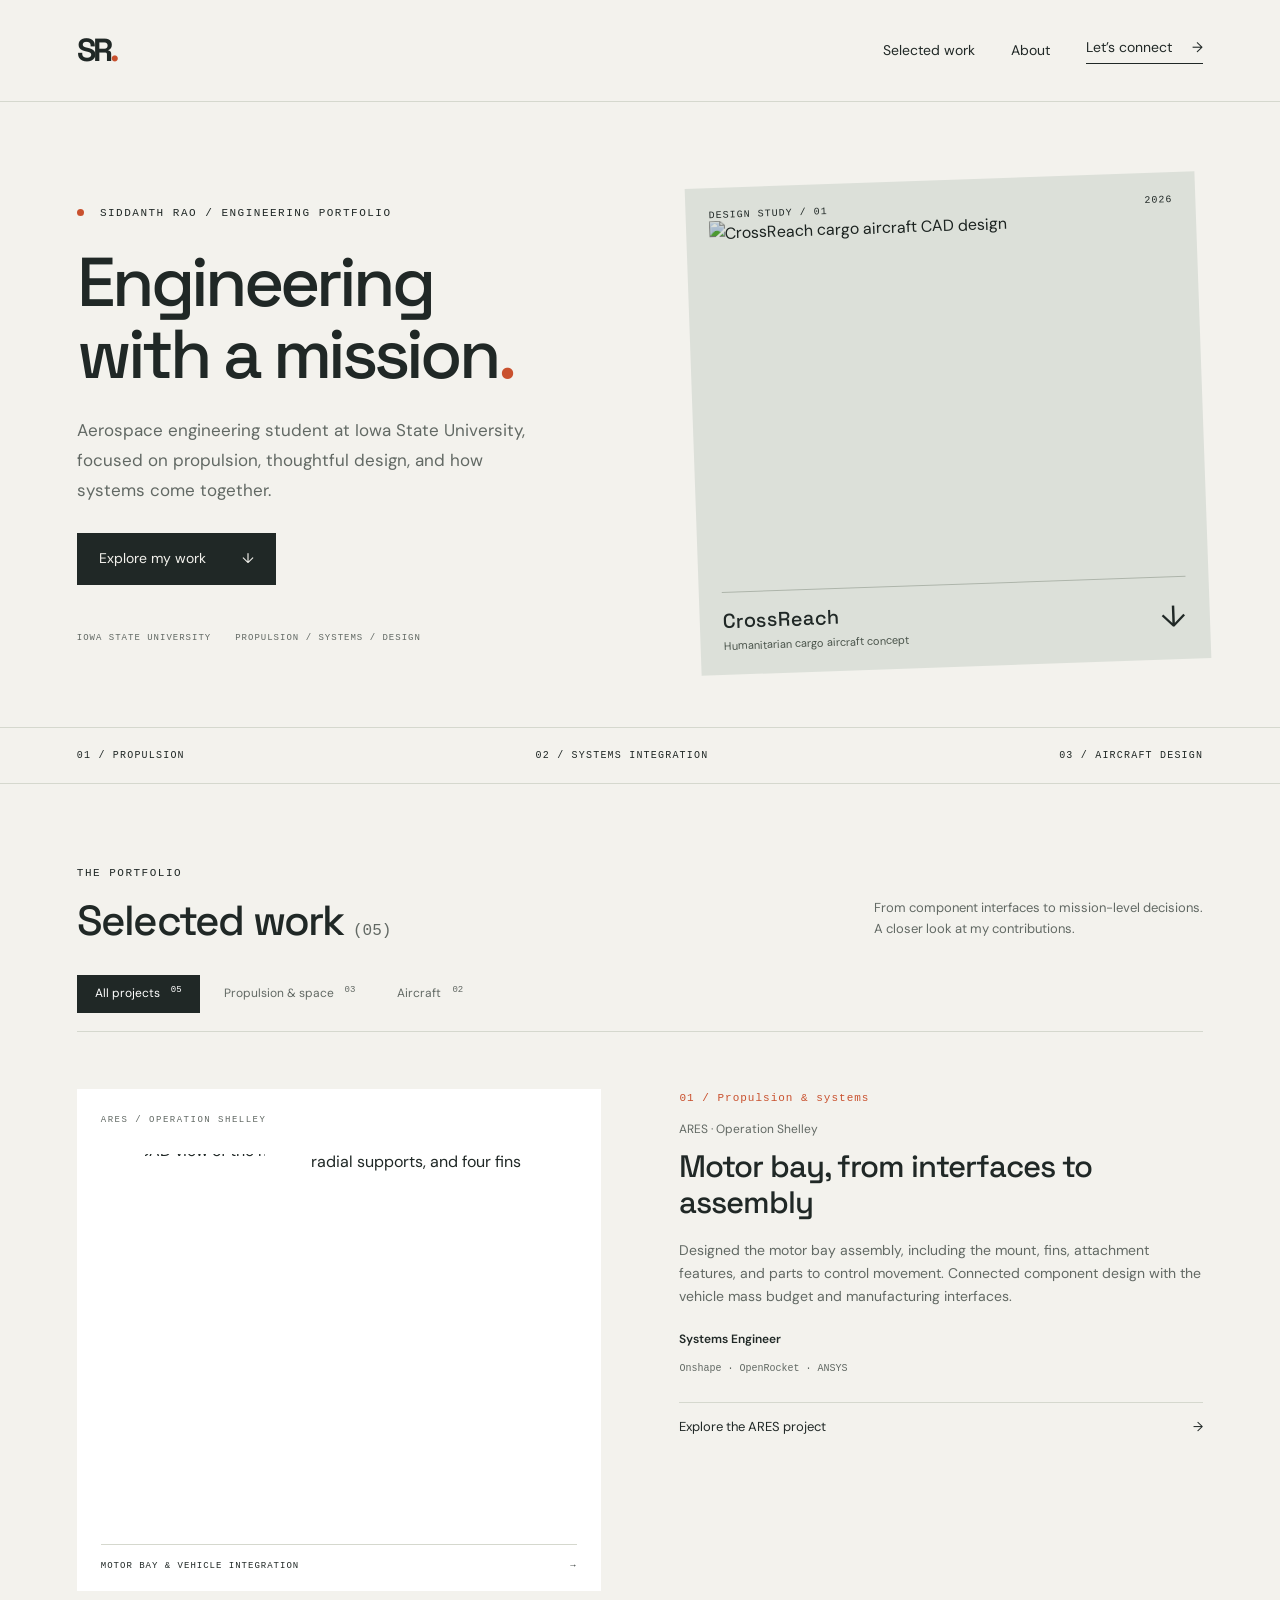
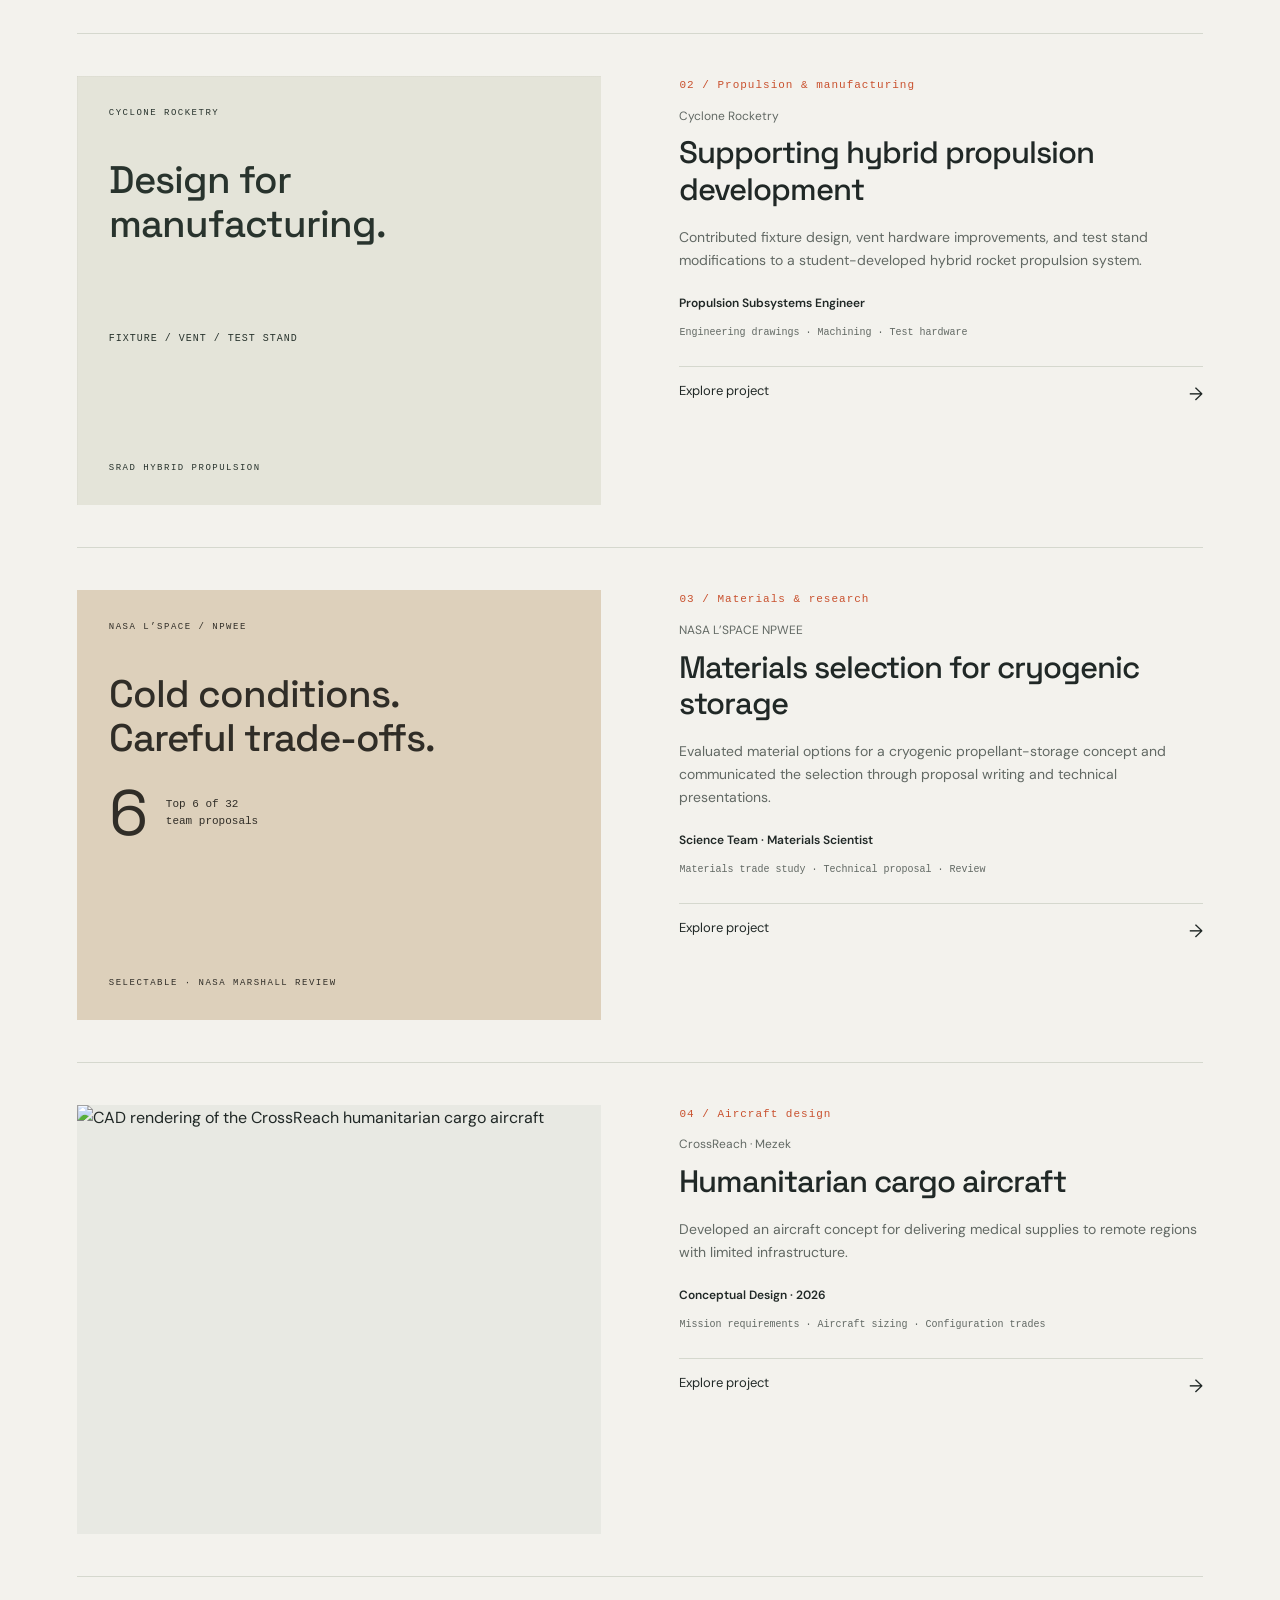
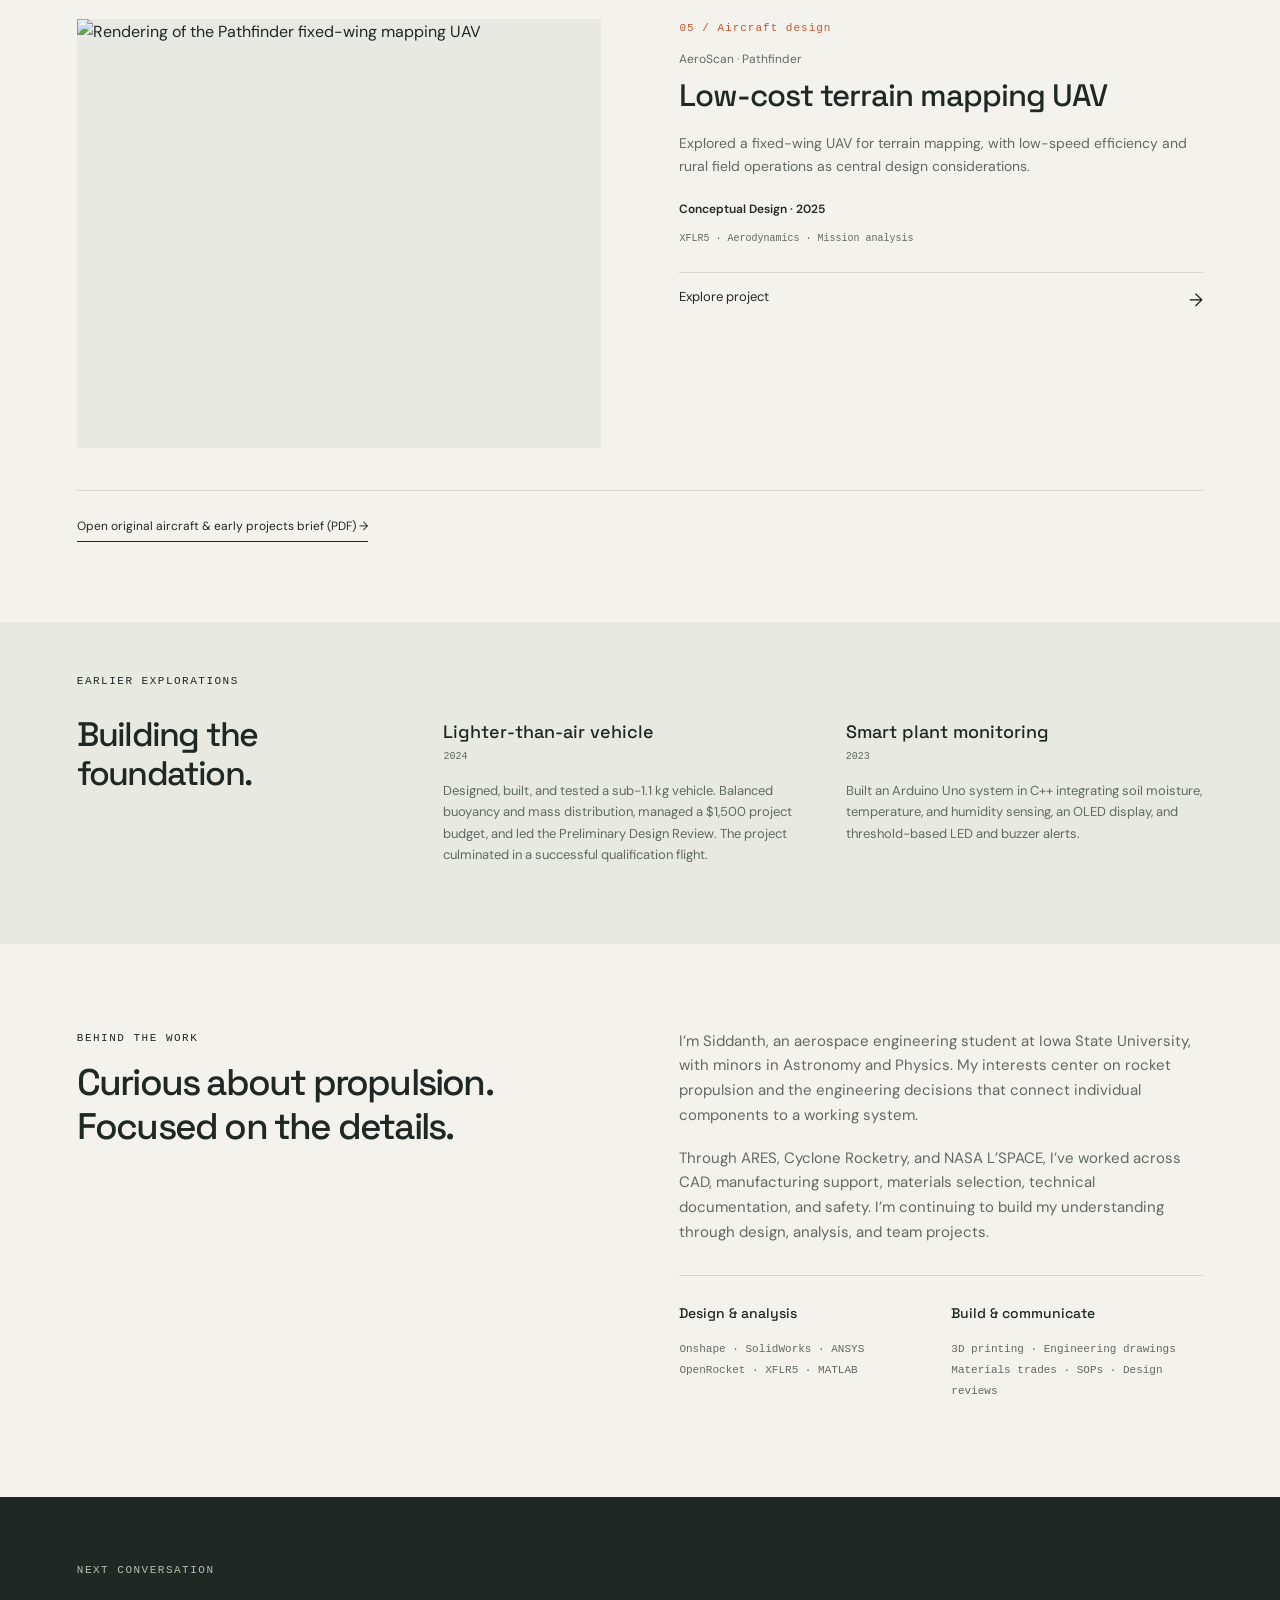
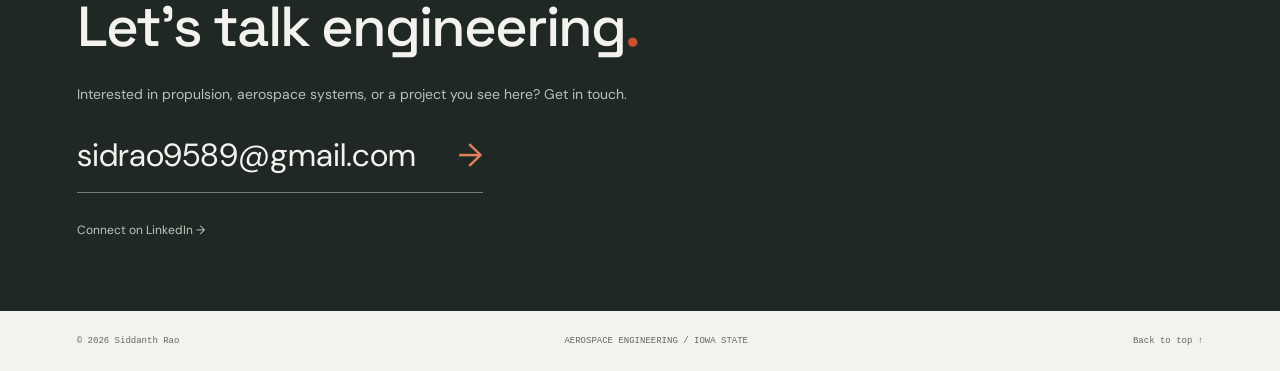
==== index.html @ c8bd8748 "Add files via upload" ====
<!doctype html><html lang="en"><head><meta charset="utf-8"><meta name="viewport" content="width=device-width,initial-scale=1"><meta name="description" content="Siddanth Rao’s engineering portfolio: rocket propulsion, systems integration, cryogenic materials, and aircraft design at Iowa State University."><meta name="theme-color" content="#f3f2ed"><title>Siddanth Rao | Aerospace Engineering</title><link rel="icon" href="data:image/svg+xml,%3Csvg xmlns='http://www.w3.org/2000/svg' viewBox='0 0 64 64'%3E%3Crect width='64' height='64' rx='12' fill='%23202826'/%3E%3Ctext x='9' y='43' fill='%23f4f2eb' font-size='32' font-family='Arial'%3ESR%3C/text%3E%3C/svg%3E"><link rel="stylesheet" href="style.css"></head><body><a class="skip" href="#work">Skip to projects</a><header><a class="brand" href="#top" aria-label="Siddanth Rao home">SR<span class="brand-dot">.</span></a><nav aria-label="Main navigation"><a href="#work">Selected work</a><a href="#about">About</a><a href="#contact" class="nav-contact">Let’s connect <span>→</span></a></nav></header><main id="top"><section class="hero"><div class="hero-copy"><div class="eyebrow"><span class="dot"></span> SIDDANTH RAO / ENGINEERING PORTFOLIO</div><h1>Engineering<br>with a mission<span>.</span></h1><p class="intro">Aerospace engineering student at Iowa State University, focused on propulsion, thoughtful design, and how systems come together.</p><a class="button" href="#work">Explore my work <span>↓</span></a><div class="hero-meta"><span>IOWA STATE UNIVERSITY</span><span>PROPULSION / SYSTEMS / DESIGN</span></div></div><div class="hero-art"><div class="art-top"><span>DESIGN STUDY / 01</span><span>2026</span></div><img src="assets/project-0.png" alt="CrossReach cargo aircraft CAD design"><div class="art-caption"><div><b>CrossReach</b><span>Humanitarian cargo aircraft concept</span></div><a href="#project-aircraft" aria-label="Explore aircraft projects">↓</a></div></div></section><div class="discipline-strip"><span>01 / PROPULSION</span><span>02 / SYSTEMS INTEGRATION</span><span>03 / AIRCRAFT DESIGN</span></div><section id="work" class="work-section"><div class="section-heading"><div><div class="eyebrow">THE PORTFOLIO</div><h2>Selected work<span> (05)</span></h2></div><p>From component interfaces to mission-level decisions.<br>A closer look at my contributions.</p></div><div class="filters" role="group" aria-label="Filter projects"><button class="active" data-filter="all" aria-pressed="true">All projects <sup>05</sup></button><button data-filter="space" aria-pressed="false">Propulsion & space <sup>03</sup></button><button data-filter="flight" aria-pressed="false">Aircraft <sup>02</sup></button></div><div id="projects"><article id="ares" class="project" data-category="space"><div class="project-visual"><a href="ares.html" class="ares-cover" aria-label="Explore the ARES motor bay project"><div class="eyebrow">ARES / OPERATION SHELLEY</div><div class="cover-views"><div class="cad-crop crop-bay"><img src="assets/ares-motor-bay.png" alt="Isometric CAD view of the motor bay and four fins" loading="lazy"></div><div class="cad-crop crop-aft"><img src="assets/ares-aft-view.png" alt="Aft CAD view showing the central motor opening, radial supports, and four fins" loading="lazy"></div></div><div class="cad-crop crop-vehicle"><img src="assets/ares-vehicle.png" alt="Side view of the complete ARES rocket CAD assembly" loading="lazy"></div><span class="cover-label">MOTOR BAY & VEHICLE INTEGRATION <span>→</span></span></a></div><div class="project-copy"><div class="eyebrow">01 / Propulsion & systems</div><p class="organization">ARES · Operation Shelley</p><h3>Motor bay, from interfaces to assembly</h3><p>Designed the motor bay assembly, including the mount, fins, attachment features, and parts to control movement. Connected component design with the vehicle mass budget and manufacturing interfaces.</p><p class="role">Systems Engineer</p><p class="tools">Onshape · OpenRocket · ANSYS</p><a class="project-page-link" href="ares.html">Explore the ARES project <span>→</span></a></div></article><article class="project" data-category="space"><div class="project-visual"><div class="technical pale"><span>CYCLONE ROCKETRY</span><strong>Design for<br>manufacturing.</strong><div class="wordmarks">FIXTURE / VENT / TEST STAND</div><small>SRAD HYBRID PROPULSION</small></div></div><div class="project-copy"><div class="eyebrow">02 / Propulsion & manufacturing</div><p class="organization">Cyclone Rocketry</p><h3>Supporting hybrid propulsion development</h3><p>Contributed fixture design, vent hardware improvements, and test stand modifications to a student-developed hybrid rocket propulsion system.</p><p class="role">Propulsion Subsystems Engineer</p><p class="tools">Engineering drawings · Machining · Test hardware</p><details><summary>Explore project <span>→</span></summary><div class="case-study"><h4>The challenge</h4><p>Support manufacturing and test preparation for the team’s student-developed hybrid rocket motor for IREC.</p><h4>My contribution</h4><p>Designed and machined a fixture to secure the oxidizer tank during machining. Produced engineering drawings and redesigned vent extension hardware with flow path reliability and manufacturability in mind.</p><h4>Test support</h4><p>Drilled and reworked propulsion test stand components to support updated structural requirements.</p><h4>Project status</h4><p>Ongoing team propulsion development, with my contributions focused on hardware, manufacturing, and test preparation.</p></div></details></div></article><article class="project" data-category="space"><div class="project-visual"><div class="technical research"><span>NASA L’SPACE / NPWEE</span><strong>Cold conditions.<br>Careful trade-offs.</strong><div class="result"><b>6</b><span>Top 6 of 32<br>team proposals</span></div><small>SELECTABLE · NASA MARSHALL REVIEW</small></div></div><div class="project-copy"><div class="eyebrow">03 / Materials & research</div><p class="organization">NASA L’SPACE NPWEE</p><h3>Materials selection for cryogenic storage</h3><p>Evaluated material options for a cryogenic propellant-storage concept and communicated the selection through proposal writing and technical presentations.</p><p class="role">Science Team · Materials Scientist</p><p class="tools">Materials trade study · Technical proposal · Review</p><details><summary>Explore project <span>→</span></summary><div class="case-study"><h4>The challenge</h4><p>Respond to a NASA Marshall Space Flight Center mission need with a multidisciplinary cryogenic propellant-storage technology proposal.</p><h4>My contribution</h4><p>Conducted a materials trade study covering cryogenic compatibility, thermal performance, density, structural properties, and manufacturability. Authored the materials section and presented findings to the team and review panel.</p><h4>Design decision</h4><p>Compared aluminum alloys, copper, and stainless steel; selected 6061 aluminum for the prototype concept.</p><h4>Outcome</h4><p>The team proposal ranked in the Top 6 of 32 and was rated selectable by NASA Marshall Space Flight Center. Separately, I served as a solicitation review panel chair, following formal review protocols and documenting strengths and weaknesses.</p></div></details></div></article><article class="project" data-category="flight"><div class="project-visual"><img src="assets/project-0.png" alt="CAD rendering of the CrossReach humanitarian cargo aircraft" loading="lazy"></div><div class="project-copy"><div class="eyebrow">04 / Aircraft design</div><p class="organization">CrossReach · Mezek</p><h3>Humanitarian cargo aircraft</h3><p>Developed an aircraft concept for delivering medical supplies to remote regions with limited infrastructure.</p><p class="role">Conceptual Design · 2026</p><p class="tools">Mission requirements · Aircraft sizing · Configuration trades</p><details><summary>Explore project <span>→</span></summary><div class="case-study"><h4>Mission</h4><p>Deliver medical supplies to remote and infrastructure-limited regions.</p><h4>My contribution</h4><p>Translated mission requirements into payload, range, and cruise parameters. Selected and justified aerodynamic configuration and airfoil choice, and performed preliminary performance analysis for aircraft sizing.</p><h4>Deliverables</h4><p>Mission profile, client use case, conceptual architecture, and aircraft design documentation.</p><h4>Project status</h4><p>Conceptual design, supported by preliminary sizing and performance analysis.</p></div></details></div></article><article class="project" data-category="flight"><div class="project-visual"><img src="assets/project-1.png" alt="Rendering of the Pathfinder fixed-wing mapping UAV" loading="lazy"></div><div class="project-copy"><div class="eyebrow">05 / Aircraft design</div><p class="organization">AeroScan · Pathfinder</p><h3>Low-cost terrain mapping UAV</h3><p>Explored a fixed-wing UAV for terrain mapping, with low-speed efficiency and rural field operations as central design considerations.</p><p class="role">Conceptual Design · 2025</p><p class="tools">XFLR5 · Aerodynamics · Mission analysis</p><details><summary>Explore project <span>→</span></summary><div class="case-study"><h4>Mission</h4><p>Provide low-cost terrain mapping and geospatial data collection from a fixed-wing UAV.</p><h4>Design targets</h4><p>Benchmarked existing LiDAR UAV systems to establish targets of 91 minutes endurance and 102 km range, with a 17 m/s cruise condition.</p><h4>My contribution</h4><p>Selected rectangular wing geometry and a Clark Y airfoil. Used XFLR5 to evaluate lift characteristics and drag polar. Evaluated dirt-road takeoff and landing, with preliminary distances of 170–236 m.</p><h4>Project status</h4><p>Conceptual design and preliminary analysis. Endurance and range are design targets; runway distances are preliminary estimates.</p></div></details></div></article></div><div id="project-aircraft"></div><a class="text-link" href="assets/aircraft-project-brief.pdf" target="_blank" rel="noopener">Open original aircraft & early projects brief (PDF) →</a></section><section class="earlier"><div class="eyebrow">EARLIER EXPLORATIONS</div><div class="earlier-grid"><h2>Building the<br>foundation.</h2><div><h3>Lighter-than-air vehicle <span>2024</span></h3><p>Designed, built, and tested a sub-1.1 kg vehicle. Balanced buoyancy and mass distribution, managed a $1,500 project budget, and led the Preliminary Design Review. The project culminated in a successful qualification flight.</p></div><div><h3>Smart plant monitoring <span>2023</span></h3><p>Built an Arduino Uno system in C++ integrating soil moisture, temperature, and humidity sensing, an OLED display, and threshold-based LED and buzzer alerts.</p></div></div></section><section id="about" class="about"><div><div class="eyebrow">BEHIND THE WORK</div><h2>Curious about propulsion.<br>Focused on the details.</h2></div><div><p>I’m Siddanth, an aerospace engineering student at Iowa State University, with minors in Astronomy and Physics. My interests center on rocket propulsion and the engineering decisions that connect individual components to a working system.</p><p>Through ARES, Cyclone Rocketry, and NASA L’SPACE, I’ve worked across CAD, manufacturing support, materials selection, technical documentation, and safety. I’m continuing to build my understanding through design, analysis, and team projects.</p><div class="skills"><div><h3>Design & analysis</h3><p>Onshape · SolidWorks · ANSYS<br>OpenRocket · XFLR5 · MATLAB</p></div><div><h3>Build & communicate</h3><p>3D printing · Engineering drawings<br>Materials trades · SOPs · Design reviews</p></div></div></div></section><section id="contact" class="contact"><div class="eyebrow">NEXT CONVERSATION</div><h2>Let’s talk engineering<span>.</span></h2><p>Interested in propulsion, aerospace systems, or a project you see here? Get in touch.</p><a href="mailto:sidrao9589@gmail.com" class="contact-email">sidrao9589@gmail.com <span>→</span></a><a class="linkedin" href="https://www.linkedin.com/in/siddanth-rao-95852024b" target="_blank" rel="noopener">Connect on LinkedIn →</a></section></main><footer><span>© 2026 Siddanth Rao</span><span>AEROSPACE ENGINEERING / IOWA STATE</span><a href="#top">Back to top ↑</a></footer><script src="script.js"></script></body></html>
---- style.css ----
@import url('https://fonts.googleapis.com/css2?family=DM+Sans:wght@400;450;500;550;600;650;700&family=Space+Grotesk:wght@400;500;600;700&display=swap');
:root{--paper:#f3f2ed;--ink:#202826;--muted:#626964;--orange:#c9512e;--line:#d5d8ce;--mono:ui-monospace,SFMono-Regular,Consolas,monospace}*{box-sizing:border-box}html{scroll-behavior:smooth;scroll-padding-top:100px}body{margin:0;background:var(--paper);color:var(--ink);font:16px/1.65 'DM Sans',Arial,sans-serif}a{color:inherit;text-decoration:none}button{font:inherit;cursor:pointer}a:focus-visible,button:focus-visible,summary:focus-visible{outline:3px solid var(--orange);outline-offset:6px}.skip{position:fixed;left:20px;top:-100px;background:white;padding:10px;z-index:5}.skip:focus{top:10px}header{max-width:1440px;margin:auto;padding:24px 6%;display:flex;align-items:center;justify-content:space-between;border-bottom:1px solid var(--line)}.brand{font-family:'Space Grotesk',Arial,sans-serif;font-size:32px;letter-spacing:-3px;font-weight:700}.brand-dot{color:var(--orange)}nav{display:flex;align-items:center;gap:36px;font-size:14px}nav a:hover,.text-link:hover{color:var(--orange)}.nav-contact{border-bottom:1px solid var(--ink);padding-bottom:4px}.nav-contact span{margin-left:16px}main{max-width:1440px;margin:auto}.hero{padding:78px 6% 60px;display:grid;grid-template-columns:1.12fr 1fr;gap:45px;align-items:center}.eyebrow{font:11px/1.7 var(--mono);letter-spacing:1.5px;font-weight:500}.dot{display:inline-block;width:7px;height:7px;border-radius:50%;background:var(--orange);margin-right:8px}h1,h2,h3{font-family:'Space Grotesk',Arial,sans-serif;font-weight:500}h1{font-size:clamp(48px,5.4vw,78px);line-height:1.04;letter-spacing:-4px;margin:25px 0}h1>span,.contact h2>span{color:var(--orange)}.intro{max-width:455px;font-size:17px;color:var(--muted);line-height:1.75;margin-bottom:28px}.button{display:inline-flex;align-items:center;gap:36px;background:var(--ink);color:var(--paper);padding:14px 22px;font-size:14px}.button:hover{background:var(--orange)}.hero-meta{display:flex;gap:24px;font:9px var(--mono);letter-spacing:1px;margin-top:48px;color:var(--muted)}.hero-art{background:#dce0d9;padding:22px 23px 18px;position:relative;transform:rotate(-2deg)}.art-top{display:flex;justify-content:space-between;font:10px var(--mono);letter-spacing:1px}.hero-art img{width:100%;aspect-ratio:1.25;object-fit:contain;mix-blend-mode:multiply;display:block}.art-caption{display:flex;justify-content:space-between;border-top:1px solid #aeb5ab;padding-top:14px;align-items:center}.art-caption b{display:block;font:500 20px 'Space Grotesk',Arial,sans-serif}.art-caption span{display:block;font-size:11px;color:#4a544b;margin-top:3px}.art-caption a{font-size:30px}.discipline-strip{display:flex;justify-content:space-between;padding:22px 6%;border-block:1px solid var(--line);font:10px var(--mono);letter-spacing:1.2px}.work-section{padding:80px 6%}.section-heading{display:flex;justify-content:space-between;align-items:end;gap:20px}h2{font-size:42px;letter-spacing:-1.8px;line-height:1.17;margin:14px 0 0}.section-heading h2 span{font:16px var(--mono);color:var(--muted);letter-spacing:0}.section-heading>p{font-size:13px;color:var(--muted);margin:0 0 6px}.filters{display:flex;gap:6px;margin:30px 0 15px;border-bottom:1px solid var(--line);padding-bottom:18px;flex-wrap:wrap}.filters button{border:1px solid transparent;background:none;padding:8px 17px;font-size:12px;color:var(--muted)}.filters button.active{background:var(--ink);color:white}.filters sup{font:9px var(--mono);margin-left:8px}.project{display:grid;grid-template-columns:1fr 1fr;gap:7%;padding:42px 0;border-bottom:1px solid var(--line);align-items:start}.project[hidden]{display:none}.project-visual{position:sticky;top:24px}.project-visual>img{display:block;width:100%;aspect-ratio:1.22;object-fit:contain;background:#e8e9e3}.project-copy>.eyebrow{color:var(--orange);letter-spacing:1px}.organization{font-size:12px;color:var(--muted);margin:12px 0 8px}.project h3{font-size:31px;line-height:1.18;letter-spacing:-1px;margin:0 0 18px}.project-copy>p:not(.organization):not(.tools):not(.role){color:var(--muted);font-size:14px}.role{font-size:12px;font-weight:600;margin:22px 0 3px}.tools{font:10px/1.8 var(--mono);color:var(--muted)}details{margin-top:24px}summary{list-style:none;cursor:pointer;border-top:1px solid var(--line);padding-top:13px;display:flex;justify-content:space-between;font-size:13px}summary::-webkit-details-marker{display:none}summary>span{font-size:18px}details[open] summary>span{transform:rotate(90deg)}.case-study{padding:8px 0}.case-study h4{font-size:13px;margin:20px 0 5px}.case-study p{font-size:13px;color:var(--muted);margin:0}.technical{aspect-ratio:1.22;background:#29372f;color:#f1f2e9;padding:32px;display:flex;flex-direction:column;position:relative;overflow:hidden;background-image:linear-gradient(#ffffff08 1px,transparent 1px),linear-gradient(90deg,#ffffff08 1px,transparent 1px);background-size:30px 30px}.technical>span,.technical small{font:9px var(--mono);letter-spacing:1.5px}.technical strong{font:500 clamp(28px,3vw,42px)/1.15 'Space Grotesk',Arial,sans-serif;letter-spacing:-1px;margin-top:40px}.technical small{margin-top:auto;position:relative}.assembly{display:flex;gap:8px;transform:rotate(-20deg);margin:28px 0 22px;align-self:center}.assembly i{height:28px;width:52px;border:1px solid #b4bd9a;border-radius:50%;box-shadow:0 14px 0 -1px #29372f,0 15px 0 0 #b4bd9a}.pale{background:#e4e4d9;color:#28332d;background-image:linear-gradient(#28332d08 1px,transparent 1px),linear-gradient(90deg,#28332d08 1px,transparent 1px)}.wordmarks{font:10px var(--mono);letter-spacing:1px;margin-top:auto;margin-bottom:32px}.research{background:#ddd0bb;color:#302d27}.result{display:flex;gap:18px;align-items:center;margin:20px 0}.result b{font:64px/1 'Space Grotesk',Arial,sans-serif}.result span{font:11px/1.5 var(--mono)}.text-link{display:inline-block;margin-top:26px;font-size:12px;border-bottom:1px solid var(--ink);padding-bottom:4px}.earlier{padding:50px 6% 65px;background:#e8e9e1}.earlier-grid{display:grid;grid-template-columns:.9fr 1fr 1fr;gap:45px;margin-top:10px}.earlier h2{font-size:34px}.earlier h3{font-size:18px;line-height:1.4}.earlier h3 span{display:block;color:var(--muted);font:10px var(--mono);margin-top:7px}.earlier p{font-size:13px;color:var(--muted)}.about{display:grid;grid-template-columns:1fr 1fr;gap:7%;padding:85px 6%}.about h2{font-size:37px}.about>div>p{font-size:15px;color:var(--muted);margin:0 0 18px}.skills{display:grid;grid-template-columns:1fr 1fr;gap:20px;border-top:1px solid var(--line);margin-top:30px;padding-top:12px}.skills h3{font-size:14px}.skills p{font:11px/1.9 var(--mono);color:var(--muted)}.contact{background:var(--ink);color:var(--paper);padding:64px 6% 70px}.contact>.eyebrow{color:#b4c0af}.contact h2{font-size:clamp(36px,4.4vw,62px);letter-spacing:-2px}.contact p{font-size:14px;color:#b9c1b8;margin:23px 0}.contact-email{font-size:clamp(19px,2.5vw,33px);border-bottom:1px solid #747e73;padding-bottom:10px;display:inline-block}.contact-email span{margin-left:35px;color:#e38159}.linkedin{display:block;margin-top:28px;font-size:12px;color:#c1c9bc}footer{max-width:1440px;margin:auto;display:flex;justify-content:space-between;padding:25px 6%;font:9px var(--mono);color:var(--muted);gap:20px}@media(min-width:1500px){body{border-inline:1px solid var(--line);max-width:1440px;margin:auto}}@media(max-width:850px){.hero{gap:25px;padding-top:55px}h1{font-size:55px;letter-spacing:-3px}.hero-meta{flex-direction:column;gap:10px}.technical{padding:22px}.technical strong{margin-top:28px;font-size:30px}.assembly{margin:30px 0}.technical small{font-size:8px}.research .result{margin:12px 0}.result b{font-size:44px}.earlier-grid{gap:25px}.earlier h2{font-size:29px}}@media(max-width:620px){header{padding:16px 6%}nav{gap:18px;font-size:12px}.brand{font-size:28px}.nav-contact span{display:none}.hero{grid-template-columns:1fr;padding-top:45px;gap:42px;padding-bottom:40px}h1{font-size:59px}.intro{font-size:16px}.hero-meta{margin-top:26px;flex-direction:row;gap:15px;font-size:8px}.hero-art{margin:0 7px}.hero-art img{aspect-ratio:1.5}.discipline-strip{font-size:8px;letter-spacing:0;gap:20px}.work-section{padding-top:50px}.section-heading{display:block}.section-heading>p{margin-top:15px}.section-heading h2{font-size:36px}.filters{gap:0}.filters button{font-size:11px;padding:8px 10px}.filters sup{margin-left:3px}.project{grid-template-columns:1fr;gap:25px;padding:30px 0}.project-visual{position:static}.technical,.project-visual>img{aspect-ratio:1.4}.technical strong{font-size:38px;margin-top:25px}.technical{padding:26px}.assembly{margin-top:26px}.project h3{font-size:30px}.technical small{font-size:9px}.research .result{margin:16px 0}.result b{font-size:58px}.earlier-grid,.about{grid-template-columns:1fr;gap:20px}.earlier-grid h2 br{display:none}.earlier-grid h3{margin:15px 0 8px}.about{padding-block:55px;gap:28px}.about h2{font-size:34px}.contact{padding-block:48px}.contact h2{font-size:39px}.contact-email span{margin-left:12px}footer{flex-wrap:wrap;font-size:8px}footer>span:nth-child(2){display:none}}@media(prefers-reduced-motion:reduce){html{scroll-behavior:auto}}
/* ARES project: CAD images retain original pixels; viewports trim blank margins. */
.cad-crop{position:relative;overflow:hidden;background:white}.cad-crop img{display:block;max-width:none;position:absolute;height:auto}.crop-vehicle{aspect-ratio:5}.crop-vehicle img{width:127.8462%;left:-14.1538%;top:-183.4615%}.crop-bay{aspect-ratio:492/1000}.crop-bay img{width:258.1301%;left:-80.2846%;top:-6.7%}.crop-aft{aspect-ratio:1007/1008}.crop-aft img{width:139.424%;left:-25.5214%;top:-11.1111%}.ares-cover{display:block;background:white;padding:24px 24px 18px}.ares-cover>.eyebrow{color:var(--muted);font-size:9px}.cover-views{display:grid;grid-template-columns:.7fr 1fr;gap:16px;align-items:center;padding:22px 16px 26px}.cover-views .crop-bay{max-height:245px;width:100%}.cover-views .crop-aft{width:100%}.cover-label{display:flex;justify-content:space-between;border-top:1px solid var(--line);padding-top:14px;margin-top:20px;font:9px/1.6 var(--mono);letter-spacing:1px}.project-page-link{margin-top:24px;padding-top:13px;border-top:1px solid var(--line);font-size:13px;display:flex;justify-content:space-between}.project-page-link:hover{color:var(--orange)}.case-intro{padding:40px 6% 45px}.back-link{display:inline-block;font-size:12px;color:var(--muted);margin-bottom:45px}.case-intro h1{font-size:clamp(48px,5.8vw,80px);margin:22px 0}.case-lead{font-size:18px;line-height:1.7;color:var(--muted);max-width:720px}.case-meta{display:grid;grid-template-columns:1.1fr .8fr 1.1fr .8fr;gap:25px;border-top:1px solid var(--line);padding-top:22px;margin-top:34px}.case-meta dt{font:9px var(--mono);color:var(--muted);letter-spacing:1px}.case-meta dd{margin:10px 0 0;font-size:12px}.vehicle-banner{margin:0 6%;padding:28px 40px 20px;background:white}.vehicle-banner .cad-crop{margin:45px 0 30px}.vehicle-banner figcaption{font-size:11px;color:var(--muted)}.case-narrative{padding:75px 6%;display:grid;grid-template-columns:.85fr 1.15fr;gap:8%}.case-narrative>div>p{font-size:16px;color:var(--muted);margin:0 0 18px}.case-narrative h2{font-size:40px}.cad-gallery{padding:45px 6% 55px;background:#e8e9e1}.cad-gallery-grid{display:grid;grid-template-columns:1fr 1fr;gap:28px;margin-top:30px}.cad-gallery-grid figure{margin:0}.gallery-image{height:450px;background:white;display:flex;align-items:center;justify-content:center;padding:30px}.gallery-image .crop-bay{height:100%;width:auto}.gallery-image .crop-aft{width:100%;max-width:370px}.cad-gallery-grid figcaption{padding-top:16px}.cad-gallery-grid figcaption b{font:11px var(--mono);display:block}.cad-gallery-grid figcaption span{display:block;font-size:12px;color:var(--muted);margin-top:8px}.note-stack>div{border-top:1px solid var(--line);padding:15px 0}.note-stack h3{font-size:20px;margin:0 0 8px}.note-stack p{font-size:14px;color:var(--muted);margin:0}.documents-section{padding:15px 6% 75px}.document-context{max-width:740px;font-size:13px;color:var(--muted);margin:22px 0 30px}.document-grid{display:grid;grid-template-columns:1fr 1fr;gap:28px}.document-card{border:1px solid var(--line);background:#eeeee7;display:flex;flex-direction:column}.document-card:hover{border-color:var(--orange)}.document-preview{height:340px;background:#e1e3da;display:flex;align-items:center;justify-content:center;padding:20px;overflow:hidden}.document-preview img{display:block;max-width:100%;max-height:100%;object-fit:contain;box-shadow:0 4px 15px #20282612}.document-description{padding:24px}.document-description h3{font-size:23px;line-height:1.3;margin:12px 0}.document-description h3 span{color:var(--orange)}.document-description p{font-size:13px;color:var(--muted);margin-bottom:0}.case-outro{background:var(--ink);color:var(--paper);padding:50px 6%;display:flex;gap:20px;justify-content:space-between;align-items:center}.case-outro .button{background:var(--paper);color:var(--ink)}.case-outro h2{font-size:35px}@media(max-width:850px){.gallery-image{height:360px}.document-preview{height:280px}.cover-views{padding-inline:0}.case-meta{grid-template-columns:1fr 1fr}.case-narrative{gap:5%}}@media(max-width:620px){.case-intro{padding-top:25px}.back-link{margin-bottom:30px}.case-intro h1{font-size:49px;letter-spacing:-2.6px}.case-lead{font-size:16px}.vehicle-banner{padding:20px}.vehicle-banner .eyebrow{font-size:9px}.vehicle-banner .cad-crop{margin:26px 0}.case-narrative{padding-block:45px;grid-template-columns:1fr;gap:25px}.case-narrative h2{font-size:34px}.case-narrative h2 br{display:none}.case-narrative>div>p{font-size:14px}.cad-gallery h2{font-size:32px}.cad-gallery-grid,.document-grid{grid-template-columns:1fr}.gallery-image{height:380px}.cad-gallery-grid{gap:30px}.documents-section{padding-top:10px}.documents-section h2{font-size:33px}.document-preview{height:320px}.case-outro{flex-direction:column;align-items:start}.case-outro h2{font-size:30px}.cover-views .crop-bay{max-height:270px}.ares-cover{padding:24px}.case-meta{gap:20px}.case-meta dd{font-size:11px}}
.cover-views .crop-bay{width:min(100%,120px);max-height:none;justify-self:center}
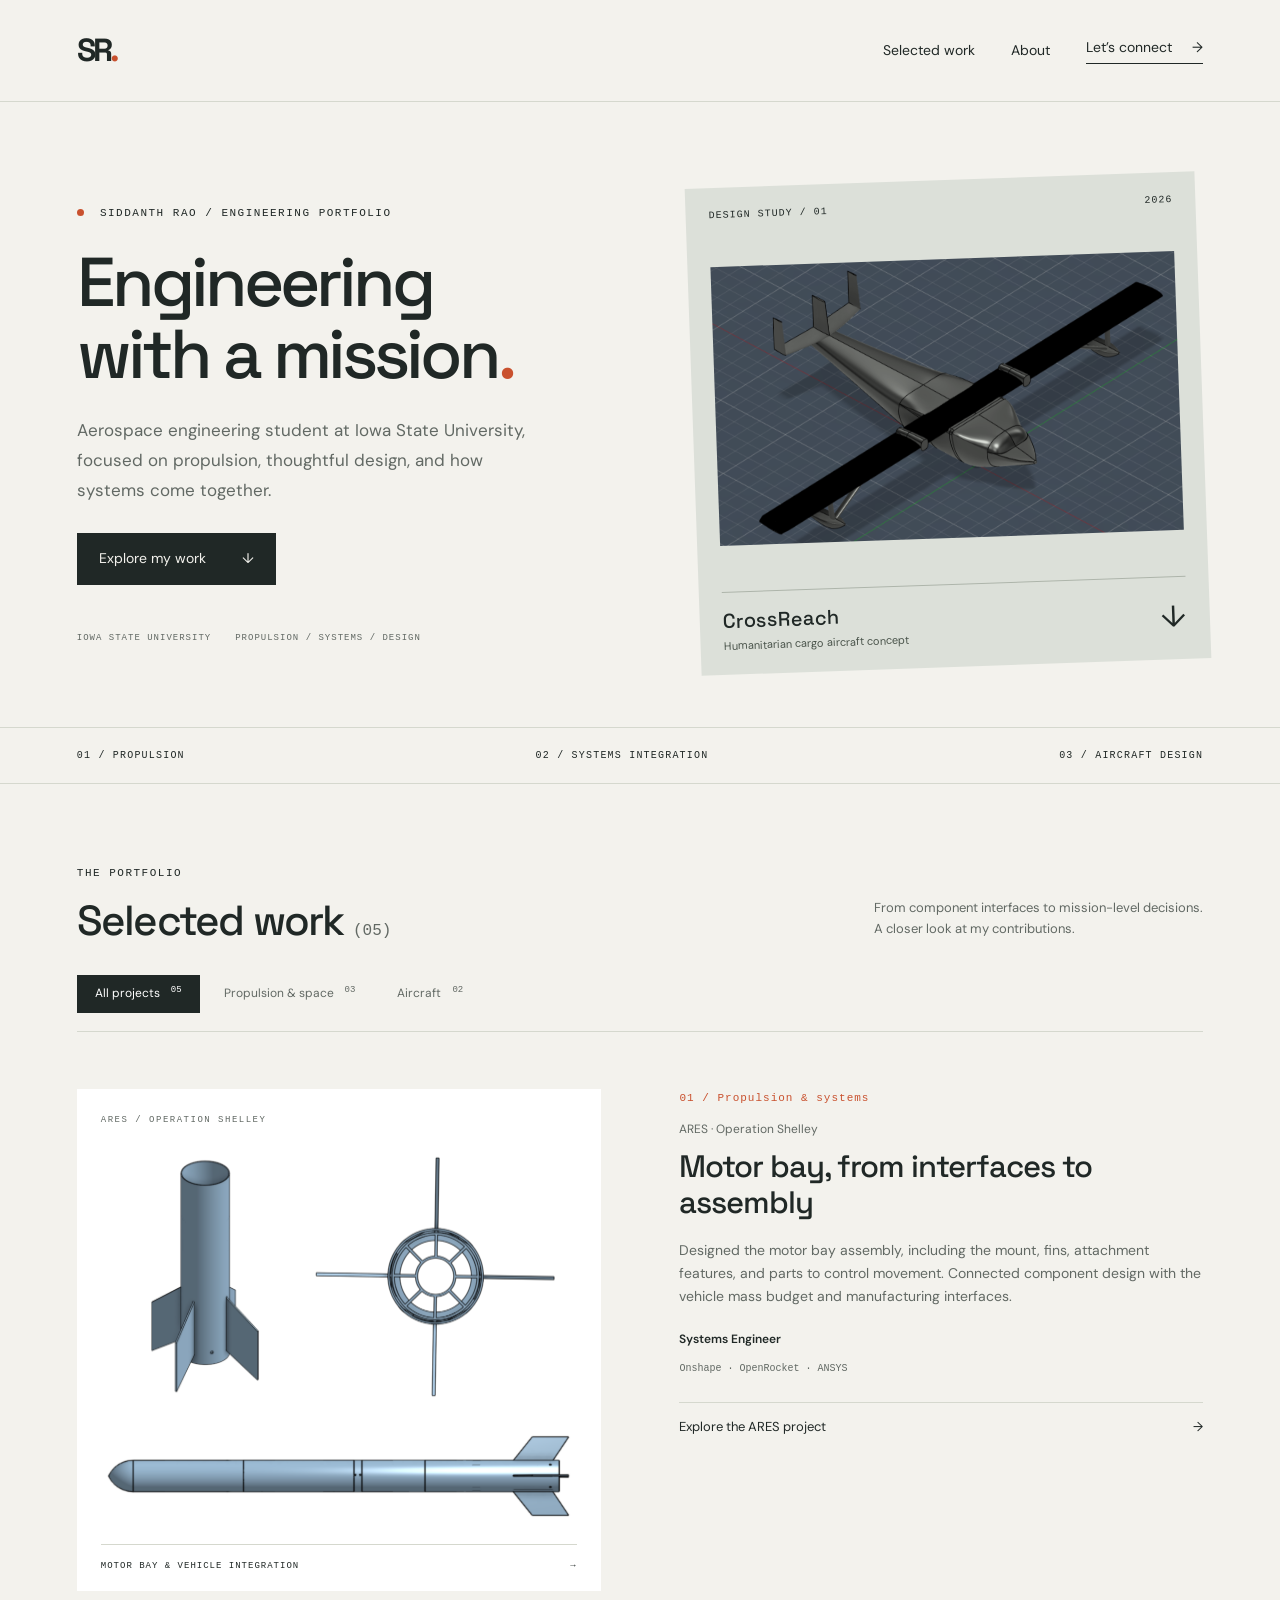
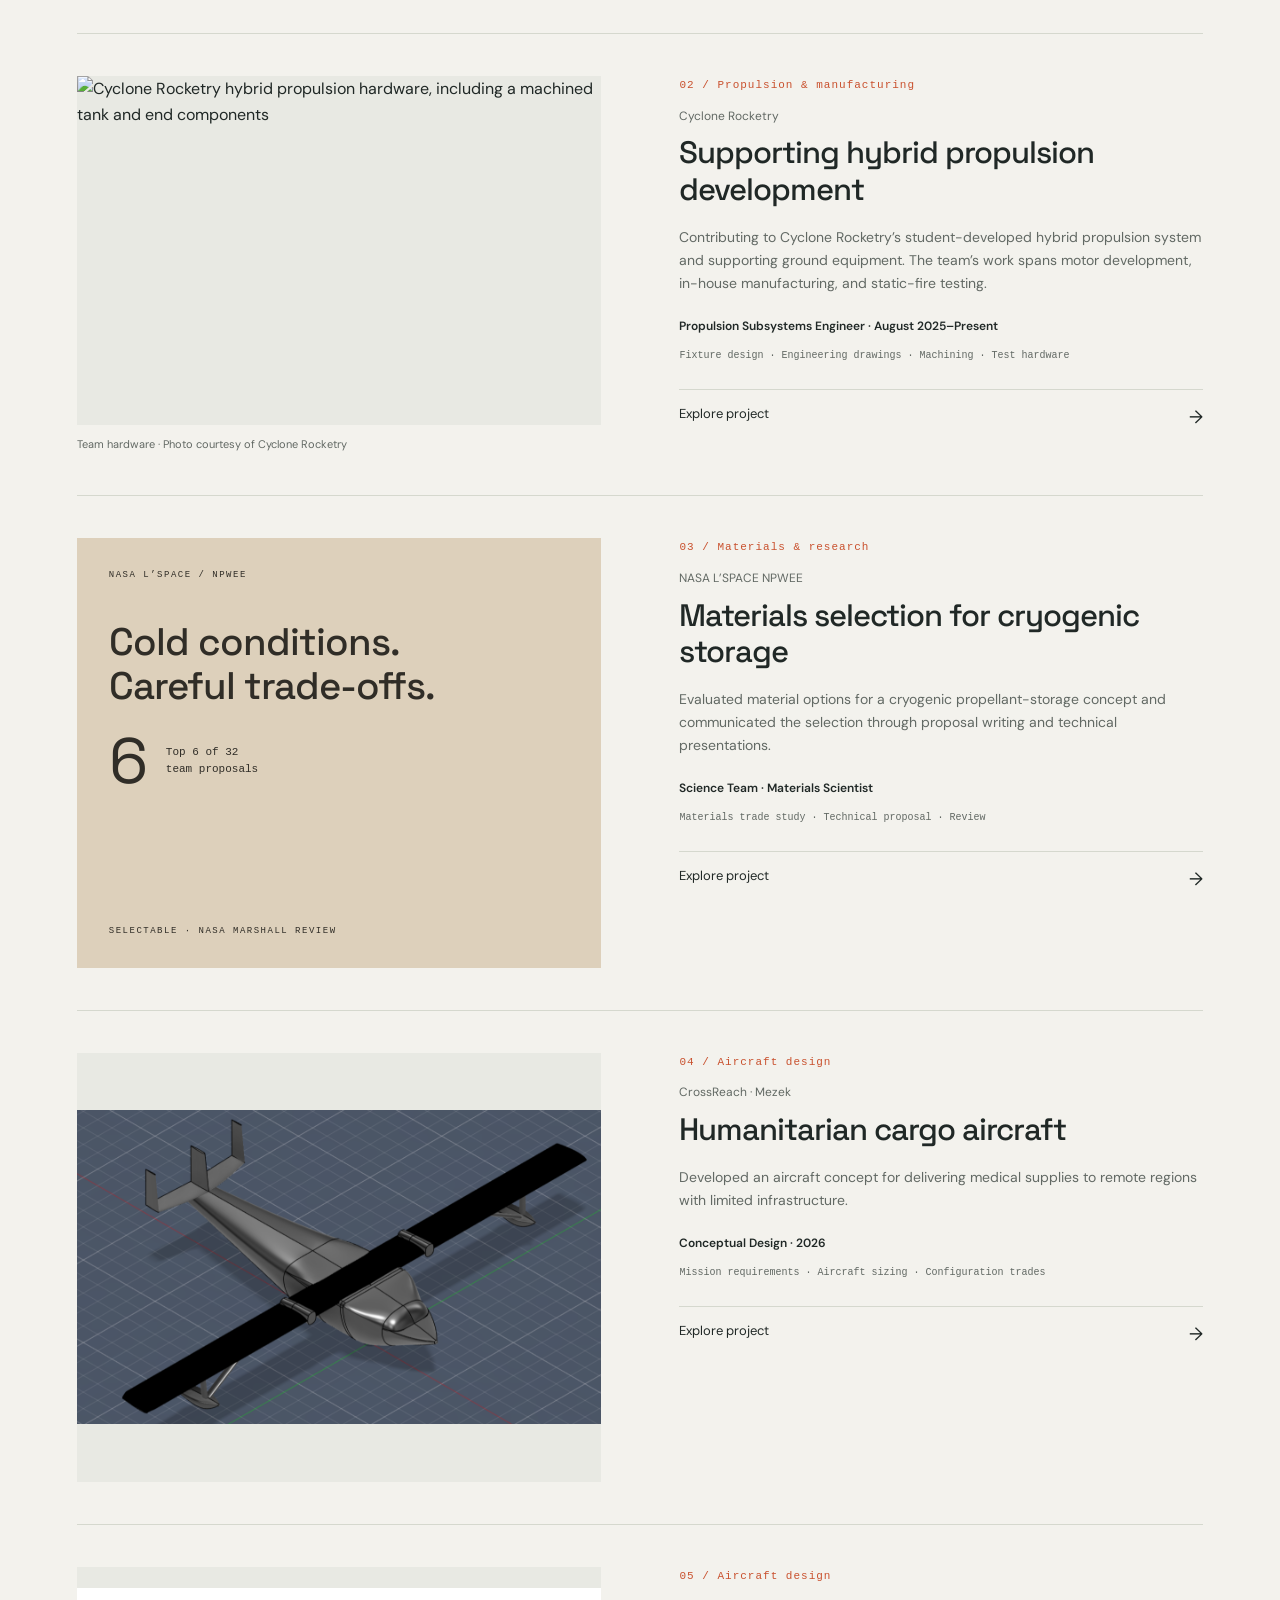
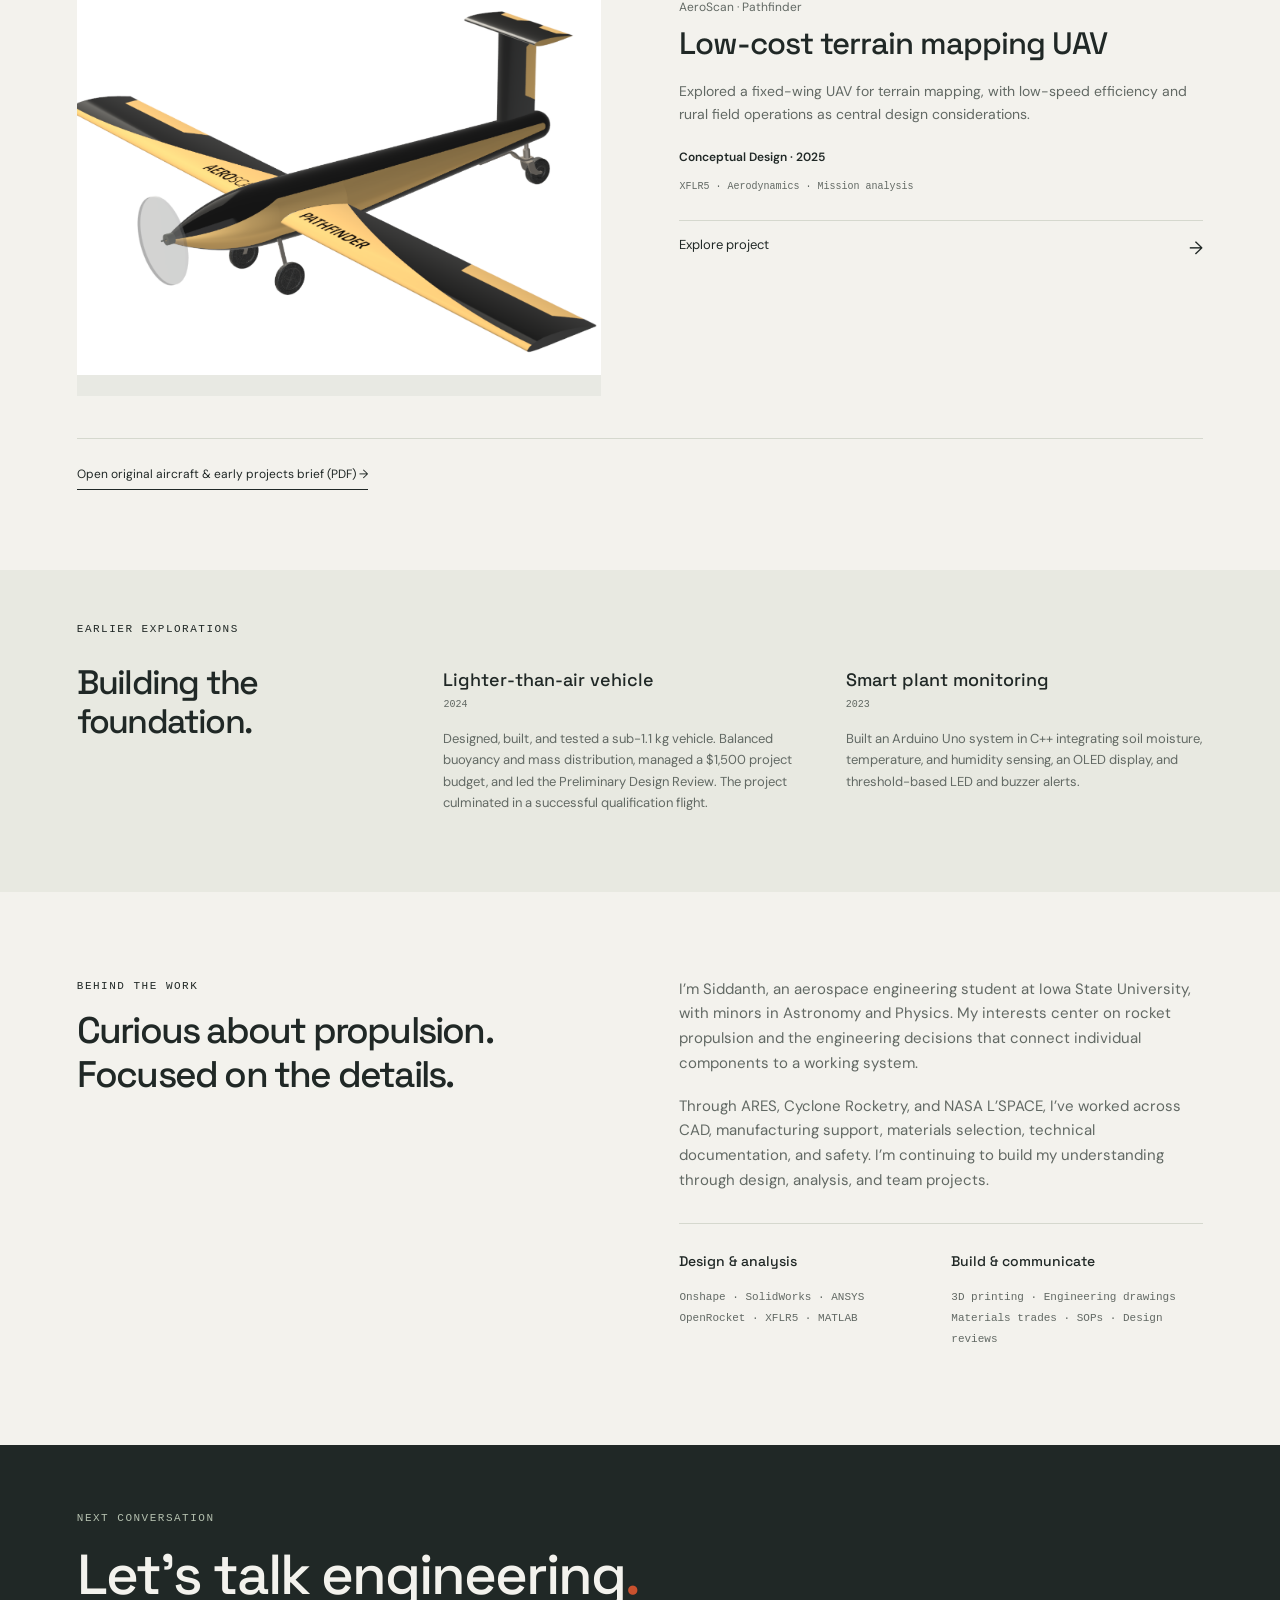
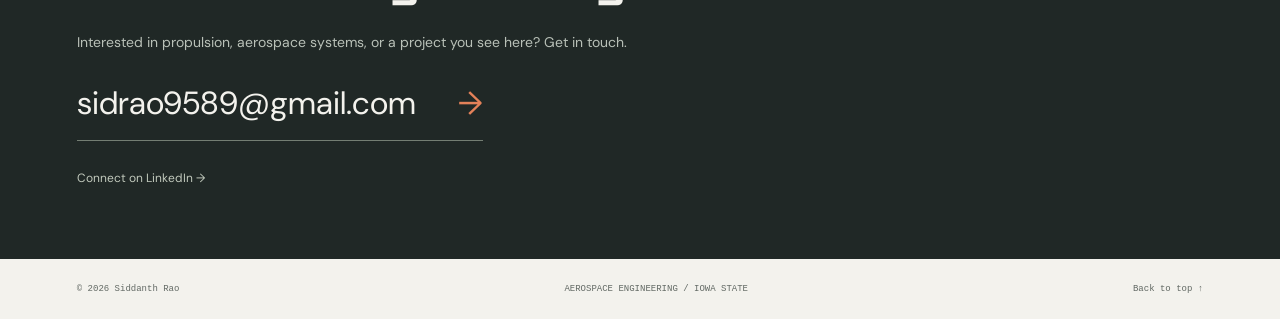
==== commit 7434df7e: "Update Cyclone Rocketry project context, contributions, and team visuals" ====
--- a/index.html
+++ b/index.html
@@ -1 +1 @@
-<!doctype html><html lang="en"><head><meta charset="utf-8"><meta name="viewport" content="width=device-width,initial-scale=1"><meta name="description" content="Siddanth Rao’s engineering portfolio: rocket propulsion, systems integration, cryogenic materials, and aircraft design at Iowa State University."><meta name="theme-color" content="#f3f2ed"><title>Siddanth Rao | Aerospace Engineering</title><link rel="icon" href="data:image/svg+xml,%3Csvg xmlns='http://www.w3.org/2000/svg' viewBox='0 0 64 64'%3E%3Crect width='64' height='64' rx='12' fill='%23202826'/%3E%3Ctext x='9' y='43' fill='%23f4f2eb' font-size='32' font-family='Arial'%3ESR%3C/text%3E%3C/svg%3E"><link rel="stylesheet" href="style.css"></head><body><a class="skip" href="#work">Skip to projects</a><header><a class="brand" href="#top" aria-label="Siddanth Rao home">SR<span class="brand-dot">.</span></a><nav aria-label="Main navigation"><a href="#work">Selected work</a><a href="#about">About</a><a href="#contact" class="nav-contact">Let’s connect <span>→</span></a></nav></header><main id="top"><section class="hero"><div class="hero-copy"><div class="eyebrow"><span class="dot"></span> SIDDANTH RAO / ENGINEERING PORTFOLIO</div><h1>Engineering<br>with a mission<span>.</span></h1><p class="intro">Aerospace engineering student at Iowa State University, focused on propulsion, thoughtful design, and how systems come together.</p><a class="button" href="#work">Explore my work <span>↓</span></a><div class="hero-meta"><span>IOWA STATE UNIVERSITY</span><span>PROPULSION / SYSTEMS / DESIGN</span></div></div><div class="hero-art"><div class="art-top"><span>DESIGN STUDY / 01</span><span>2026</span></div><img src="assets/project-0.png" alt="CrossReach cargo aircraft CAD design"><div class="art-caption"><div><b>CrossReach</b><span>Humanitarian cargo aircraft concept</span></div><a href="#project-aircraft" aria-label="Explore aircraft projects">↓</a></div></div></section><div class="discipline-strip"><span>01 / PROPULSION</span><span>02 / SYSTEMS INTEGRATION</span><span>03 / AIRCRAFT DESIGN</span></div><section id="work" class="work-section"><div class="section-heading"><div><div class="eyebrow">THE PORTFOLIO</div><h2>Selected work<span> (05)</span></h2></div><p>From component interfaces to mission-level decisions.<br>A closer look at my contributions.</p></div><div class="filters" role="group" aria-label="Filter projects"><button class="active" data-filter="all" aria-pressed="true">All projects <sup>05</sup></button><button data-filter="space" aria-pressed="false">Propulsion & space <sup>03</sup></button><button data-filter="flight" aria-pressed="false">Aircraft <sup>02</sup></button></div><div id="projects"><article id="ares" class="project" data-category="space"><div class="project-visual"><a href="ares.html" class="ares-cover" aria-label="Explore the ARES motor bay project"><div class="eyebrow">ARES / OPERATION SHELLEY</div><div class="cover-views"><div class="cad-crop crop-bay"><img src="assets/ares-motor-bay.png" alt="Isometric CAD view of the motor bay and four fins" loading="lazy"></div><div class="cad-crop crop-aft"><img src="assets/ares-aft-view.png" alt="Aft CAD view showing the central motor opening, radial supports, and four fins" loading="lazy"></div></div><div class="cad-crop crop-vehicle"><img src="assets/ares-vehicle.png" alt="Side view of the complete ARES rocket CAD assembly" loading="lazy"></div><span class="cover-label">MOTOR BAY & VEHICLE INTEGRATION <span>→</span></span></a></div><div class="project-copy"><div class="eyebrow">01 / Propulsion & systems</div><p class="organization">ARES · Operation Shelley</p><h3>Motor bay, from interfaces to assembly</h3><p>Designed the motor bay assembly, including the mount, fins, attachment features, and parts to control movement. Connected component design with the vehicle mass budget and manufacturing interfaces.</p><p class="role">Systems Engineer</p><p class="tools">Onshape · OpenRocket · ANSYS</p><a class="project-page-link" href="ares.html">Explore the ARES project <span>→</span></a></div></article><article class="project" data-category="space"><div class="project-visual"><div class="technical pale"><span>CYCLONE ROCKETRY</span><strong>Design for<br>manufacturing.</strong><div class="wordmarks">FIXTURE / VENT / TEST STAND</div><small>SRAD HYBRID PROPULSION</small></div></div><div class="project-copy"><div class="eyebrow">02 / Propulsion & manufacturing</div><p class="organization">Cyclone Rocketry</p><h3>Supporting hybrid propulsion development</h3><p>Contributed fixture design, vent hardware improvements, and test stand modifications to a student-developed hybrid rocket propulsion system.</p><p class="role">Propulsion Subsystems Engineer</p><p class="tools">Engineering drawings · Machining · Test hardware</p><details><summary>Explore project <span>→</span></summary><div class="case-study"><h4>The challenge</h4><p>Support manufacturing and test preparation for the team’s student-developed hybrid rocket motor for IREC.</p><h4>My contribution</h4><p>Designed and machined a fixture to secure the oxidizer tank during machining. Produced engineering drawings and redesigned vent extension hardware with flow path reliability and manufacturability in mind.</p><h4>Test support</h4><p>Drilled and reworked propulsion test stand components to support updated structural requirements.</p><h4>Project status</h4><p>Ongoing team propulsion development, with my contributions focused on hardware, manufacturing, and test preparation.</p></div></details></div></article><article class="project" data-category="space"><div class="project-visual"><div class="technical research"><span>NASA L’SPACE / NPWEE</span><strong>Cold conditions.<br>Careful trade-offs.</strong><div class="result"><b>6</b><span>Top 6 of 32<br>team proposals</span></div><small>SELECTABLE · NASA MARSHALL REVIEW</small></div></div><div class="project-copy"><div class="eyebrow">03 / Materials & research</div><p class="organization">NASA L’SPACE NPWEE</p><h3>Materials selection for cryogenic storage</h3><p>Evaluated material options for a cryogenic propellant-storage concept and communicated the selection through proposal writing and technical presentations.</p><p class="role">Science Team · Materials Scientist</p><p class="tools">Materials trade study · Technical proposal · Review</p><details><summary>Explore project <span>→</span></summary><div class="case-study"><h4>The challenge</h4><p>Respond to a NASA Marshall Space Flight Center mission need with a multidisciplinary cryogenic propellant-storage technology proposal.</p><h4>My contribution</h4><p>Conducted a materials trade study covering cryogenic compatibility, thermal performance, density, structural properties, and manufacturability. Authored the materials section and presented findings to the team and review panel.</p><h4>Design decision</h4><p>Compared aluminum alloys, copper, and stainless steel; selected 6061 aluminum for the prototype concept.</p><h4>Outcome</h4><p>The team proposal ranked in the Top 6 of 32 and was rated selectable by NASA Marshall Space Flight Center. Separately, I served as a solicitation review panel chair, following formal review protocols and documenting strengths and weaknesses.</p></div></details></div></article><article class="project" data-category="flight"><div class="project-visual"><img src="assets/project-0.png" alt="CAD rendering of the CrossReach humanitarian cargo aircraft" loading="lazy"></div><div class="project-copy"><div class="eyebrow">04 / Aircraft design</div><p class="organization">CrossReach · Mezek</p><h3>Humanitarian cargo aircraft</h3><p>Developed an aircraft concept for delivering medical supplies to remote regions with limited infrastructure.</p><p class="role">Conceptual Design · 2026</p><p class="tools">Mission requirements · Aircraft sizing · Configuration trades</p><details><summary>Explore project <span>→</span></summary><div class="case-study"><h4>Mission</h4><p>Deliver medical supplies to remote and infrastructure-limited regions.</p><h4>My contribution</h4><p>Translated mission requirements into payload, range, and cruise parameters. Selected and justified aerodynamic configuration and airfoil choice, and performed preliminary performance analysis for aircraft sizing.</p><h4>Deliverables</h4><p>Mission profile, client use case, conceptual architecture, and aircraft design documentation.</p><h4>Project status</h4><p>Conceptual design, supported by preliminary sizing and performance analysis.</p></div></details></div></article><article class="project" data-category="flight"><div class="project-visual"><img src="assets/project-1.png" alt="Rendering of the Pathfinder fixed-wing mapping UAV" loading="lazy"></div><div class="project-copy"><div class="eyebrow">05 / Aircraft design</div><p class="organization">AeroScan · Pathfinder</p><h3>Low-cost terrain mapping UAV</h3><p>Explored a fixed-wing UAV for terrain mapping, with low-speed efficiency and rural field operations as central design considerations.</p><p class="role">Conceptual Design · 2025</p><p class="tools">XFLR5 · Aerodynamics · Mission analysis</p><details><summary>Explore project <span>→</span></summary><div class="case-study"><h4>Mission</h4><p>Provide low-cost terrain mapping and geospatial data collection from a fixed-wing UAV.</p><h4>Design targets</h4><p>Benchmarked existing LiDAR UAV systems to establish targets of 91 minutes endurance and 102 km range, with a 17 m/s cruise condition.</p><h4>My contribution</h4><p>Selected rectangular wing geometry and a Clark Y airfoil. Used XFLR5 to evaluate lift characteristics and drag polar. Evaluated dirt-road takeoff and landing, with preliminary distances of 170–236 m.</p><h4>Project status</h4><p>Conceptual design and preliminary analysis. Endurance and range are design targets; runway distances are preliminary estimates.</p></div></details></div></article></div><div id="project-aircraft"></div><a class="text-link" href="assets/aircraft-project-brief.pdf" target="_blank" rel="noopener">Open original aircraft & early projects brief (PDF) →</a></section><section class="earlier"><div class="eyebrow">EARLIER EXPLORATIONS</div><div class="earlier-grid"><h2>Building the<br>foundation.</h2><div><h3>Lighter-than-air vehicle <span>2024</span></h3><p>Designed, built, and tested a sub-1.1 kg vehicle. Balanced buoyancy and mass distribution, managed a $1,500 project budget, and led the Preliminary Design Review. The project culminated in a successful qualification flight.</p></div><div><h3>Smart plant monitoring <span>2023</span></h3><p>Built an Arduino Uno system in C++ integrating soil moisture, temperature, and humidity sensing, an OLED display, and threshold-based LED and buzzer alerts.</p></div></div></section><section id="about" class="about"><div><div class="eyebrow">BEHIND THE WORK</div><h2>Curious about propulsion.<br>Focused on the details.</h2></div><div><p>I’m Siddanth, an aerospace engineering student at Iowa State University, with minors in Astronomy and Physics. My interests center on rocket propulsion and the engineering decisions that connect individual components to a working system.</p><p>Through ARES, Cyclone Rocketry, and NASA L’SPACE, I’ve worked across CAD, manufacturing support, materials selection, technical documentation, and safety. I’m continuing to build my understanding through design, analysis, and team projects.</p><div class="skills"><div><h3>Design & analysis</h3><p>Onshape · SolidWorks · ANSYS<br>OpenRocket · XFLR5 · MATLAB</p></div><div><h3>Build & communicate</h3><p>3D printing · Engineering drawings<br>Materials trades · SOPs · Design reviews</p></div></div></div></section><section id="contact" class="contact"><div class="eyebrow">NEXT CONVERSATION</div><h2>Let’s talk engineering<span>.</span></h2><p>Interested in propulsion, aerospace systems, or a project you see here? Get in touch.</p><a href="mailto:sidrao9589@gmail.com" class="contact-email">sidrao9589@gmail.com <span>→</span></a><a class="linkedin" href="https://www.linkedin.com/in/siddanth-rao-95852024b" target="_blank" rel="noopener">Connect on LinkedIn →</a></section></main><footer><span>© 2026 Siddanth Rao</span><span>AEROSPACE ENGINEERING / IOWA STATE</span><a href="#top">Back to top ↑</a></footer><script src="script.js"></script></body></html>+<!doctype html><html lang="en"><head><meta charset="utf-8"><meta name="viewport" content="width=device-width,initial-scale=1"><meta name="description" content="Siddanth Rao’s engineering portfolio: rocket propulsion, systems integration, cryogenic materials, and aircraft design at Iowa State University."><meta name="theme-color" content="#f3f2ed"><title>Siddanth Rao | Aerospace Engineering</title><link rel="icon" href="data:image/svg+xml,%3Csvg xmlns='http://www.w3.org/2000/svg' viewBox='0 0 64 64'%3E%3Crect width='64' height='64' rx='12' fill='%23202826'/%3E%3Ctext x='9' y='43' fill='%23f4f2eb' font-size='32' font-family='Arial'%3ESR%3C/text%3E%3C/svg%3E"><link rel="stylesheet" href="style.css"></head><body><a class="skip" href="#work">Skip to projects</a><header><a class="brand" href="#top" aria-label="Siddanth Rao home">SR<span class="brand-dot">.</span></a><nav aria-label="Main navigation"><a href="#work">Selected work</a><a href="#about">About</a><a href="#contact" class="nav-contact">Let’s connect <span>→</span></a></nav></header><main id="top"><section class="hero"><div class="hero-copy"><div class="eyebrow"><span class="dot"></span> SIDDANTH RAO / ENGINEERING PORTFOLIO</div><h1>Engineering<br>with a mission<span>.</span></h1><p class="intro">Aerospace engineering student at Iowa State University, focused on propulsion, thoughtful design, and how systems come together.</p><a class="button" href="#work">Explore my work <span>↓</span></a><div class="hero-meta"><span>IOWA STATE UNIVERSITY</span><span>PROPULSION / SYSTEMS / DESIGN</span></div></div><div class="hero-art"><div class="art-top"><span>DESIGN STUDY / 01</span><span>2026</span></div><img src="assets/project-0.png" alt="CrossReach cargo aircraft CAD design"><div class="art-caption"><div><b>CrossReach</b><span>Humanitarian cargo aircraft concept</span></div><a href="#project-aircraft" aria-label="Explore aircraft projects">↓</a></div></div></section><div class="discipline-strip"><span>01 / PROPULSION</span><span>02 / SYSTEMS INTEGRATION</span><span>03 / AIRCRAFT DESIGN</span></div><section id="work" class="work-section"><div class="section-heading"><div><div class="eyebrow">THE PORTFOLIO</div><h2>Selected work<span> (05)</span></h2></div><p>From component interfaces to mission-level decisions.<br>A closer look at my contributions.</p></div><div class="filters" role="group" aria-label="Filter projects"><button class="active" data-filter="all" aria-pressed="true">All projects <sup>05</sup></button><button data-filter="space" aria-pressed="false">Propulsion & space <sup>03</sup></button><button data-filter="flight" aria-pressed="false">Aircraft <sup>02</sup></button></div><div id="projects"><article id="ares" class="project" data-category="space"><div class="project-visual"><a href="ares.html" class="ares-cover" aria-label="Explore the ARES motor bay project"><div class="eyebrow">ARES / OPERATION SHELLEY</div><div class="cover-views"><div class="cad-crop crop-bay"><img src="assets/ares-motor-bay.png" alt="Isometric CAD view of the motor bay and four fins" loading="lazy"></div><div class="cad-crop crop-aft"><img src="assets/ares-aft-view.png" alt="Aft CAD view showing the central motor opening, radial supports, and four fins" loading="lazy"></div></div><div class="cad-crop crop-vehicle"><img src="assets/ares-vehicle.png" alt="Side view of the complete ARES rocket CAD assembly" loading="lazy"></div><span class="cover-label">MOTOR BAY & VEHICLE INTEGRATION <span>→</span></span></a></div><div class="project-copy"><div class="eyebrow">01 / Propulsion & systems</div><p class="organization">ARES · Operation Shelley</p><h3>Motor bay, from interfaces to assembly</h3><p>Designed the motor bay assembly, including the mount, fins, attachment features, and parts to control movement. Connected component design with the vehicle mass budget and manufacturing interfaces.</p><p class="role">Systems Engineer</p><p class="tools">Onshape · OpenRocket · ANSYS</p><a class="project-page-link" href="ares.html">Explore the ARES project <span>→</span></a></div></article><article id="cyclone" class="project" data-category="space"><div class="project-visual"><img src="https://stuorgs.engineering.iastate.edu/cyclone-rocketry/files/2025/01/IMG_2988-scaled-1024x683.jpg" alt="Cyclone Rocketry hybrid propulsion hardware, including a machined tank and end components" loading="lazy" style="object-fit:cover;aspect-ratio:1.5"><p style="font-size:11px;color:var(--muted);margin:10px 0 0">Team hardware · Photo courtesy of Cyclone Rocketry</p></div><div class="project-copy"><div class="eyebrow">02 / Propulsion & manufacturing</div><p class="organization">Cyclone Rocketry</p><h3>Supporting hybrid propulsion development</h3><p>Contributing to Cyclone Rocketry’s student-developed hybrid propulsion system and supporting ground equipment. The team’s work spans motor development, in-house manufacturing, and static-fire testing.</p><p class="role">Propulsion Subsystems Engineer · August 2025–Present</p><p class="tools">Fixture design · Engineering drawings · Machining · Test hardware</p><details><summary>Explore project <span>→</span></summary><div class="case-study"><h4>The team’s work</h4><p>Develop a hybrid rocket propulsion system and the ground support equipment needed to test and fly it at IREC. This includes motor hardware, static-fire test equipment, and launch operations.</p><h4>My contribution</h4><p>My contributions include an oxidizer-tank machining fixture, vent-extension redesign, and test-stand modifications to support propulsion manufacturing and testing.</p><h4>Team design</h4><figure style="margin:16px 0"><img src="https://stuorgs.engineering.iastate.edu/cyclone-rocketry/files/2025/01/Screenshot_2024-12-03_015611-removebg-preview-1024x96.png" alt="Side view of the team’s 2025 hybrid propulsion assembly" loading="lazy" style="display:block;width:100%;height:auto;background:#222;padding:12px"><figcaption style="font-size:11px;color:var(--muted);margin-top:8px">Team CAD from the 2025 propulsion overview; shown for project context.</figcaption></figure><h4>Project status</h4><p>Ongoing team propulsion development, with my contributions focused on hardware, manufacturing, and test preparation.</p><a class="text-link" href="https://stuorgs.engineering.iastate.edu/cyclone-rocketry/propulsion-team/" target="_blank" rel="noopener">Read the team’s propulsion overview →</a></div></details></div></article><article class="project" data-category="space"><div class="project-visual"><div class="technical research"><span>NASA L’SPACE / NPWEE</span><strong>Cold conditions.<br>Careful trade-offs.</strong><div class="result"><b>6</b><span>Top 6 of 32<br>team proposals</span></div><small>SELECTABLE · NASA MARSHALL REVIEW</small></div></div><div class="project-copy"><div class="eyebrow">03 / Materials & research</div><p class="organization">NASA L’SPACE NPWEE</p><h3>Materials selection for cryogenic storage</h3><p>Evaluated material options for a cryogenic propellant-storage concept and communicated the selection through proposal writing and technical presentations.</p><p class="role">Science Team · Materials Scientist</p><p class="tools">Materials trade study · Technical proposal · Review</p><details><summary>Explore project <span>→</span></summary><div class="case-study"><h4>The challenge</h4><p>Respond to a NASA Marshall Space Flight Center mission need with a multidisciplinary cryogenic propellant-storage technology proposal.</p><h4>My contribution</h4><p>Conducted a materials trade study covering cryogenic compatibility, thermal performance, density, structural properties, and manufacturability. Authored the materials section and presented findings to the team and review panel.</p><h4>Design decision</h4><p>Compared aluminum alloys, copper, and stainless steel; selected 6061 aluminum for the prototype concept.</p><h4>Outcome</h4><p>The team proposal ranked in the Top 6 of 32 and was rated selectable by NASA Marshall Space Flight Center. Separately, I served as a solicitation review panel chair, following formal review protocols and documenting strengths and weaknesses.</p></div></details></div></article><article class="project" data-category="flight"><div class="project-visual"><img src="assets/project-0.png" alt="CAD rendering of the CrossReach humanitarian cargo aircraft" loading="lazy"></div><div class="project-copy"><div class="eyebrow">04 / Aircraft design</div><p class="organization">CrossReach · Mezek</p><h3>Humanitarian cargo aircraft</h3><p>Developed an aircraft concept for delivering medical supplies to remote regions with limited infrastructure.</p><p class="role">Conceptual Design · 2026</p><p class="tools">Mission requirements · Aircraft sizing · Configuration trades</p><details><summary>Explore project <span>→</span></summary><div class="case-study"><h4>Mission</h4><p>Deliver medical supplies to remote and infrastructure-limited regions.</p><h4>My contribution</h4><p>Translated mission requirements into payload, range, and cruise parameters. Selected and justified aerodynamic configuration and airfoil choice, and performed preliminary performance analysis for aircraft sizing.</p><h4>Deliverables</h4><p>Mission profile, client use case, conceptual architecture, and aircraft design documentation.</p><h4>Project status</h4><p>Conceptual design, supported by preliminary sizing and performance analysis.</p></div></details></div></article><article class="project" data-category="flight"><div class="project-visual"><img src="assets/project-1.png" alt="Rendering of the Pathfinder fixed-wing mapping UAV" loading="lazy"></div><div class="project-copy"><div class="eyebrow">05 / Aircraft design</div><p class="organization">AeroScan · Pathfinder</p><h3>Low-cost terrain mapping UAV</h3><p>Explored a fixed-wing UAV for terrain mapping, with low-speed efficiency and rural field operations as central design considerations.</p><p class="role">Conceptual Design · 2025</p><p class="tools">XFLR5 · Aerodynamics · Mission analysis</p><details><summary>Explore project <span>→</span></summary><div class="case-study"><h4>Mission</h4><p>Provide low-cost terrain mapping and geospatial data collection from a fixed-wing UAV.</p><h4>Design targets</h4><p>Benchmarked existing LiDAR UAV systems to establish targets of 91 minutes endurance and 102 km range, with a 17 m/s cruise condition.</p><h4>My contribution</h4><p>Selected rectangular wing geometry and a Clark Y airfoil. Used XFLR5 to evaluate lift characteristics and drag polar. Evaluated dirt-road takeoff and landing, with preliminary distances of 170–236 m.</p><h4>Project status</h4><p>Conceptual design and preliminary analysis. Endurance and range are design targets; runway distances are preliminary estimates.</p></div></details></div></article></div><div id="project-aircraft"></div><a class="text-link" href="assets/aircraft-project-brief.pdf" target="_blank" rel="noopener">Open original aircraft & early projects brief (PDF) →</a></section><section class="earlier"><div class="eyebrow">EARLIER EXPLORATIONS</div><div class="earlier-grid"><h2>Building the<br>foundation.</h2><div><h3>Lighter-than-air vehicle <span>2024</span></h3><p>Designed, built, and tested a sub-1.1 kg vehicle. Balanced buoyancy and mass distribution, managed a $1,500 project budget, and led the Preliminary Design Review. The project culminated in a successful qualification flight.</p></div><div><h3>Smart plant monitoring <span>2023</span></h3><p>Built an Arduino Uno system in C++ integrating soil moisture, temperature, and humidity sensing, an OLED display, and threshold-based LED and buzzer alerts.</p></div></div></section><section id="about" class="about"><div><div class="eyebrow">BEHIND THE WORK</div><h2>Curious about propulsion.<br>Focused on the details.</h2></div><div><p>I’m Siddanth, an aerospace engineering student at Iowa State University, with minors in Astronomy and Physics. My interests center on rocket propulsion and the engineering decisions that connect individual components to a working system.</p><p>Through ARES, Cyclone Rocketry, and NASA L’SPACE, I’ve worked across CAD, manufacturing support, materials selection, technical documentation, and safety. I’m continuing to build my understanding through design, analysis, and team projects.</p><div class="skills"><div><h3>Design & analysis</h3><p>Onshape · SolidWorks · ANSYS<br>OpenRocket · XFLR5 · MATLAB</p></div><div><h3>Build & communicate</h3><p>3D printing · Engineering drawings<br>Materials trades · SOPs · Design reviews</p></div></div></div></section><section id="contact" class="contact"><div class="eyebrow">NEXT CONVERSATION</div><h2>Let’s talk engineering<span>.</span></h2><p>Interested in propulsion, aerospace systems, or a project you see here? Get in touch.</p><a href="mailto:sidrao9589@gmail.com" class="contact-email">sidrao9589@gmail.com <span>→</span></a><a class="linkedin" href="https://www.linkedin.com/in/siddanth-rao-95852024b" target="_blank" rel="noopener">Connect on LinkedIn →</a></section></main><footer><span>© 2026 Siddanth Rao</span><span>AEROSPACE ENGINEERING / IOWA STATE</span><a href="#top">Back to top ↑</a></footer><script src="script.js"></script></body></html>
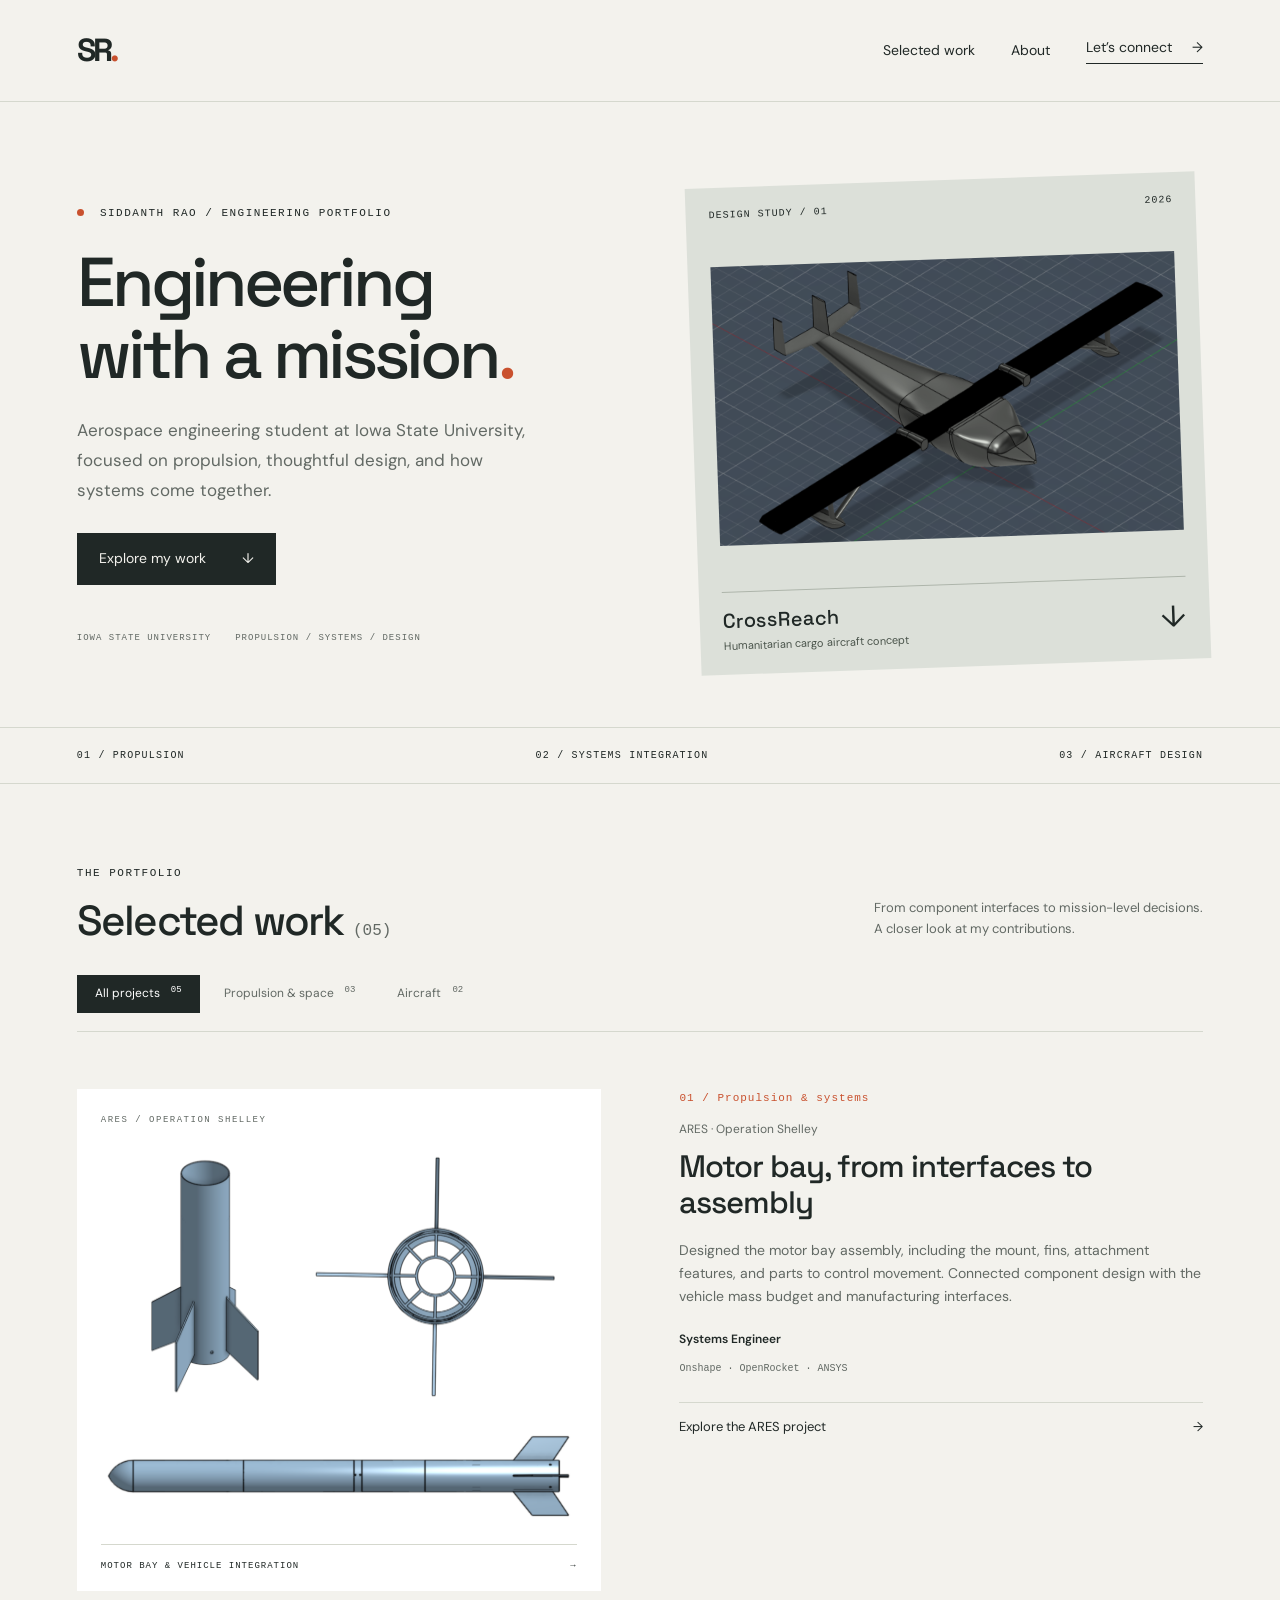
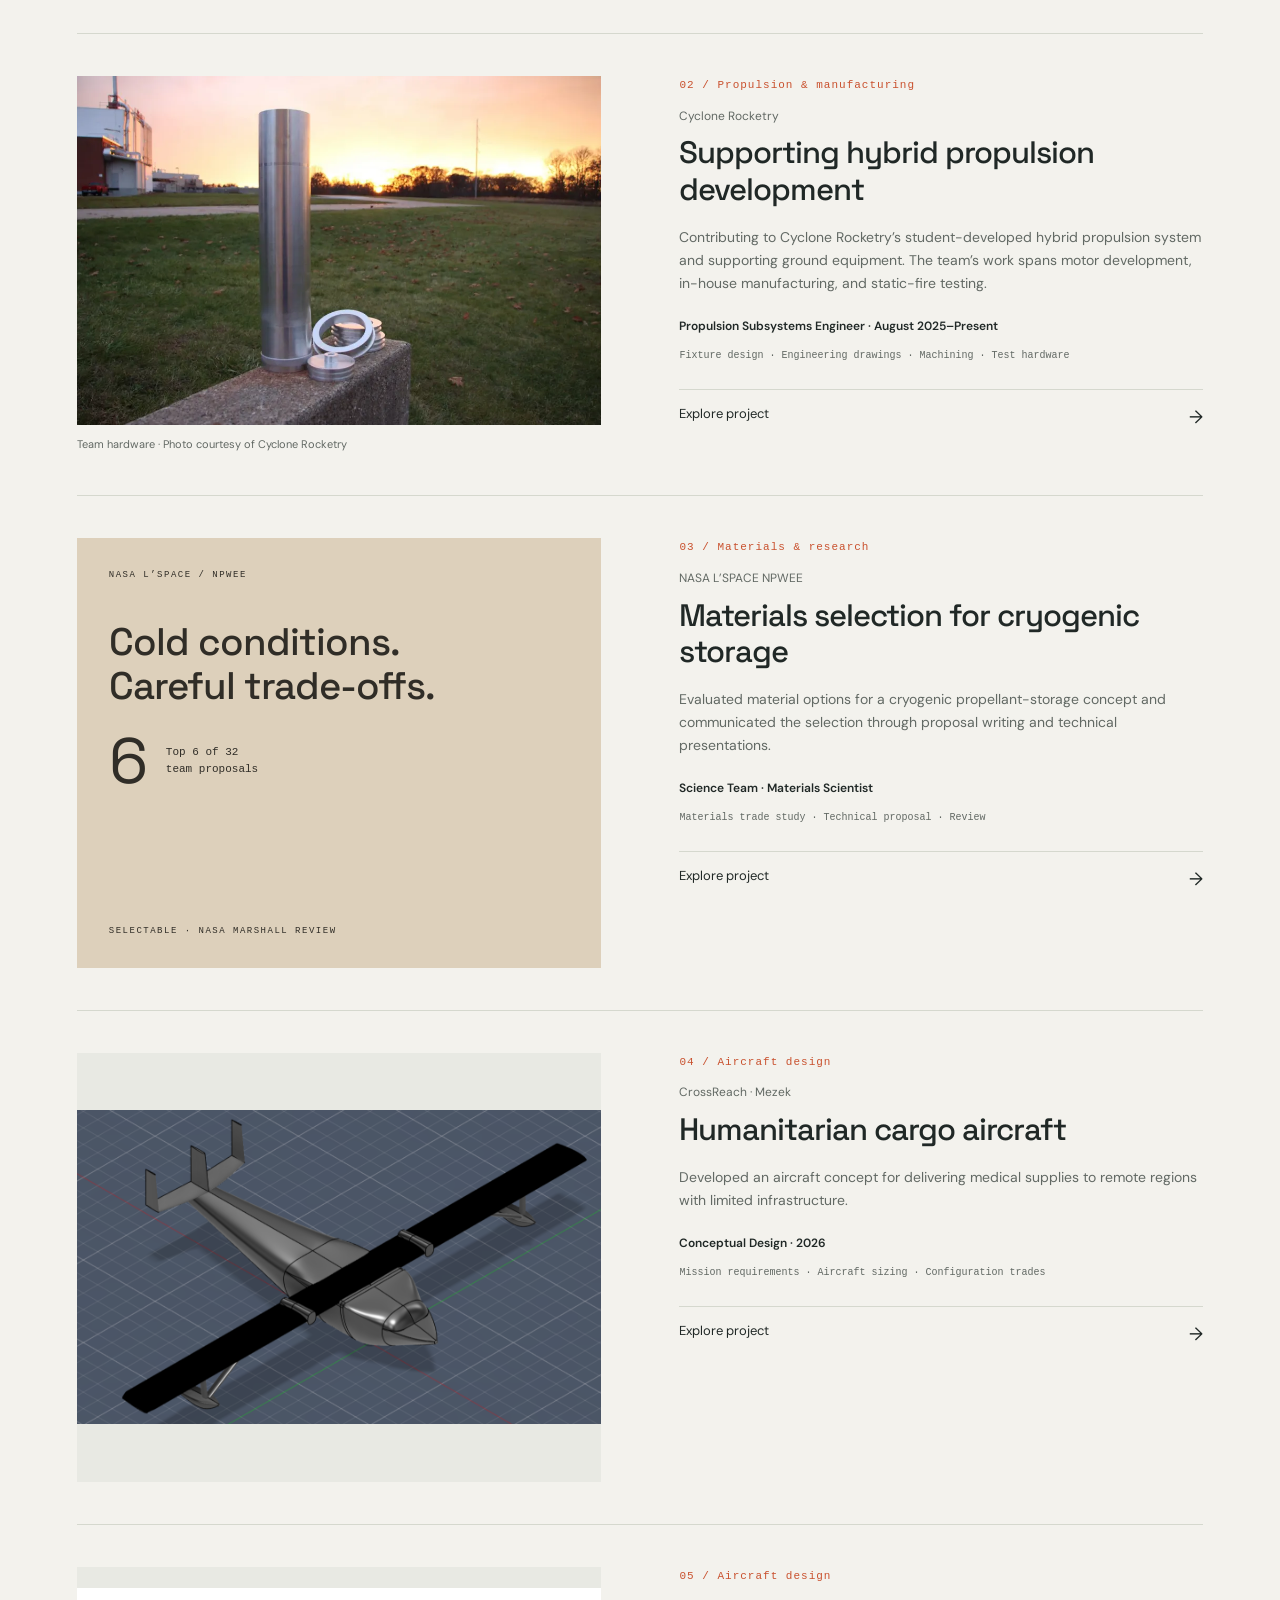
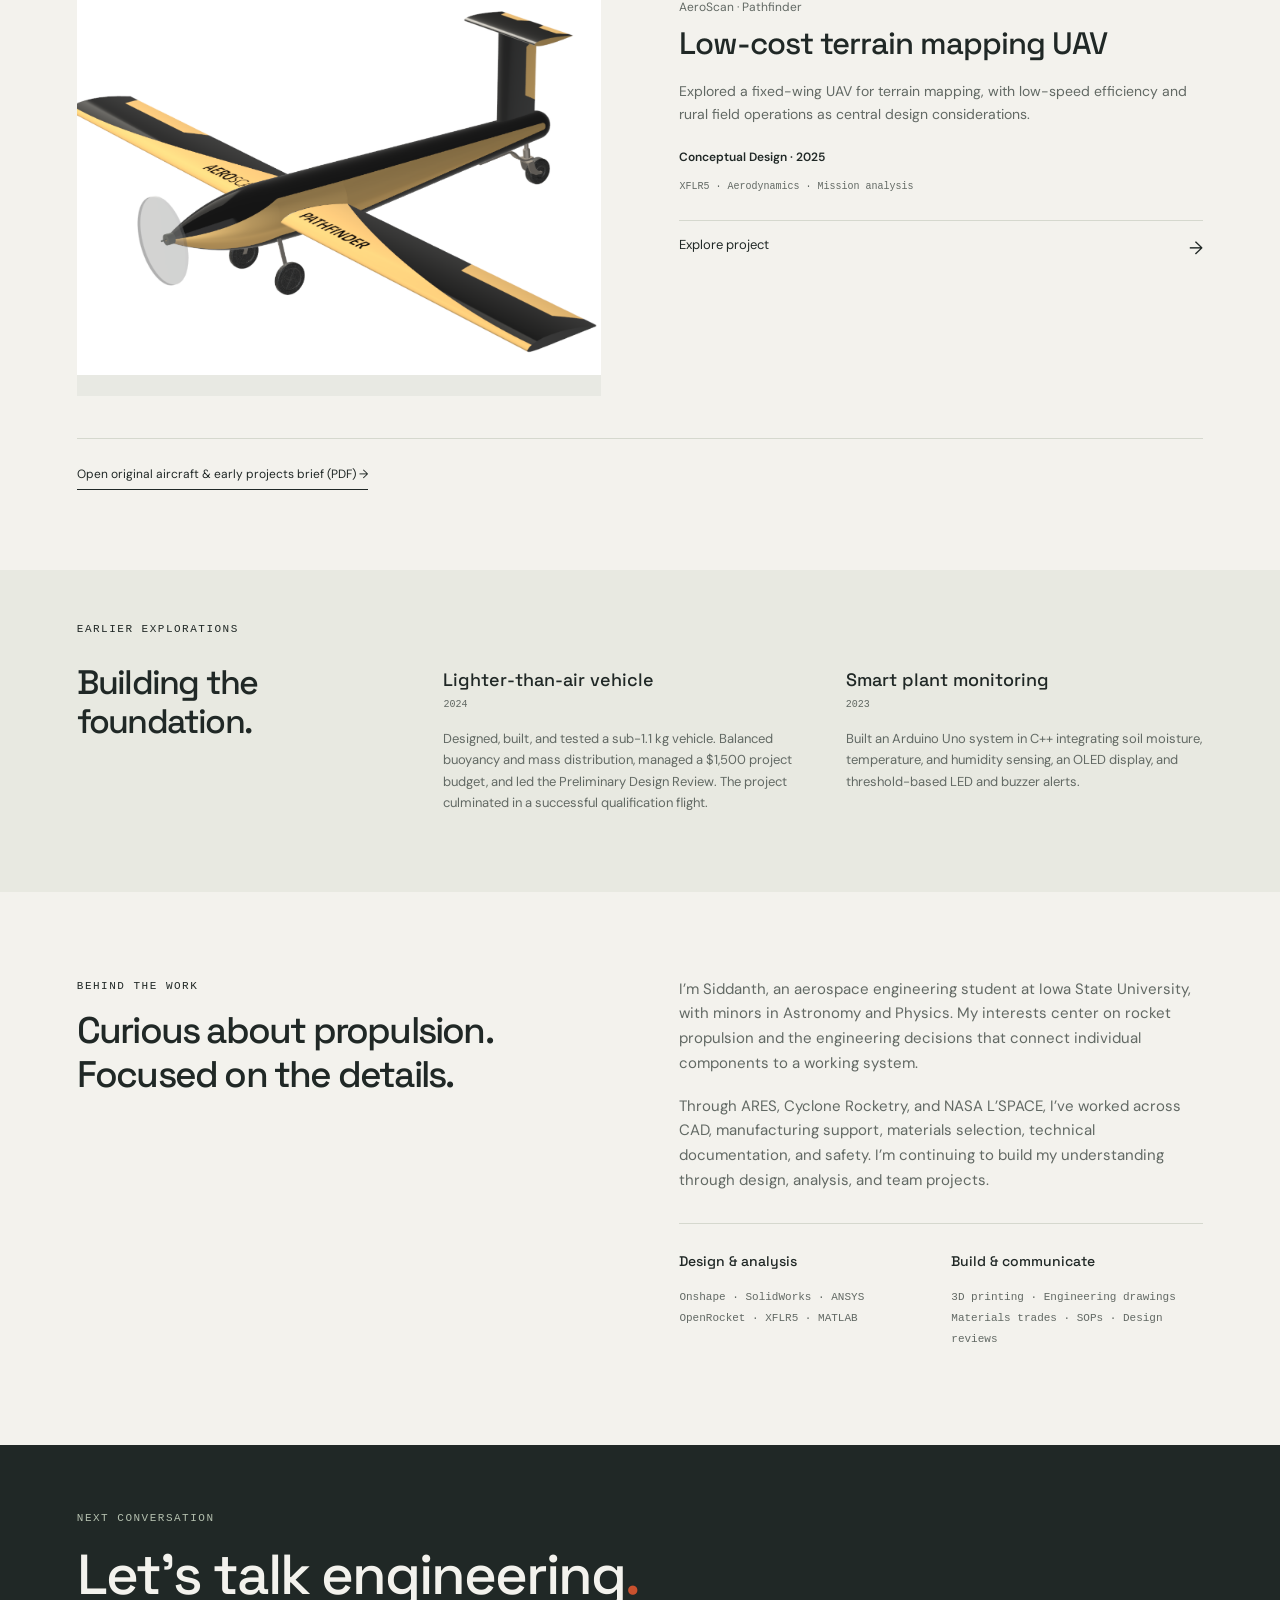
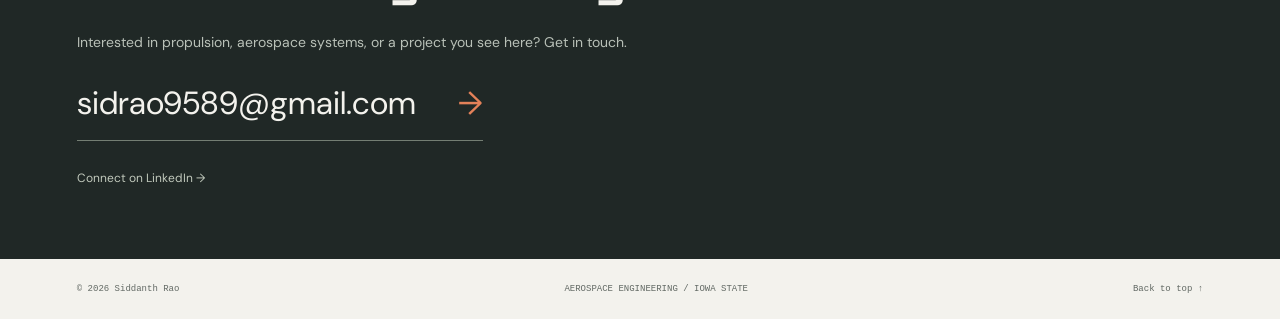
==== commit a290b02f: "Host Cyclone Rocketry images with the portfolio" ====
--- a/index.html
+++ b/index.html
@@ -1 +1 @@
-<!doctype html><html lang="en"><head><meta charset="utf-8"><meta name="viewport" content="width=device-width,initial-scale=1"><meta name="description" content="Siddanth Rao’s engineering portfolio: rocket propulsion, systems integration, cryogenic materials, and aircraft design at Iowa State University."><meta name="theme-color" content="#f3f2ed"><title>Siddanth Rao | Aerospace Engineering</title><link rel="icon" href="data:image/svg+xml,%3Csvg xmlns='http://www.w3.org/2000/svg' viewBox='0 0 64 64'%3E%3Crect width='64' height='64' rx='12' fill='%23202826'/%3E%3Ctext x='9' y='43' fill='%23f4f2eb' font-size='32' font-family='Arial'%3ESR%3C/text%3E%3C/svg%3E"><link rel="stylesheet" href="style.css"></head><body><a class="skip" href="#work">Skip to projects</a><header><a class="brand" href="#top" aria-label="Siddanth Rao home">SR<span class="brand-dot">.</span></a><nav aria-label="Main navigation"><a href="#work">Selected work</a><a href="#about">About</a><a href="#contact" class="nav-contact">Let’s connect <span>→</span></a></nav></header><main id="top"><section class="hero"><div class="hero-copy"><div class="eyebrow"><span class="dot"></span> SIDDANTH RAO / ENGINEERING PORTFOLIO</div><h1>Engineering<br>with a mission<span>.</span></h1><p class="intro">Aerospace engineering student at Iowa State University, focused on propulsion, thoughtful design, and how systems come together.</p><a class="button" href="#work">Explore my work <span>↓</span></a><div class="hero-meta"><span>IOWA STATE UNIVERSITY</span><span>PROPULSION / SYSTEMS / DESIGN</span></div></div><div class="hero-art"><div class="art-top"><span>DESIGN STUDY / 01</span><span>2026</span></div><img src="assets/project-0.png" alt="CrossReach cargo aircraft CAD design"><div class="art-caption"><div><b>CrossReach</b><span>Humanitarian cargo aircraft concept</span></div><a href="#project-aircraft" aria-label="Explore aircraft projects">↓</a></div></div></section><div class="discipline-strip"><span>01 / PROPULSION</span><span>02 / SYSTEMS INTEGRATION</span><span>03 / AIRCRAFT DESIGN</span></div><section id="work" class="work-section"><div class="section-heading"><div><div class="eyebrow">THE PORTFOLIO</div><h2>Selected work<span> (05)</span></h2></div><p>From component interfaces to mission-level decisions.<br>A closer look at my contributions.</p></div><div class="filters" role="group" aria-label="Filter projects"><button class="active" data-filter="all" aria-pressed="true">All projects <sup>05</sup></button><button data-filter="space" aria-pressed="false">Propulsion & space <sup>03</sup></button><button data-filter="flight" aria-pressed="false">Aircraft <sup>02</sup></button></div><div id="projects"><article id="ares" class="project" data-category="space"><div class="project-visual"><a href="ares.html" class="ares-cover" aria-label="Explore the ARES motor bay project"><div class="eyebrow">ARES / OPERATION SHELLEY</div><div class="cover-views"><div class="cad-crop crop-bay"><img src="assets/ares-motor-bay.png" alt="Isometric CAD view of the motor bay and four fins" loading="lazy"></div><div class="cad-crop crop-aft"><img src="assets/ares-aft-view.png" alt="Aft CAD view showing the central motor opening, radial supports, and four fins" loading="lazy"></div></div><div class="cad-crop crop-vehicle"><img src="assets/ares-vehicle.png" alt="Side view of the complete ARES rocket CAD assembly" loading="lazy"></div><span class="cover-label">MOTOR BAY & VEHICLE INTEGRATION <span>→</span></span></a></div><div class="project-copy"><div class="eyebrow">01 / Propulsion & systems</div><p class="organization">ARES · Operation Shelley</p><h3>Motor bay, from interfaces to assembly</h3><p>Designed the motor bay assembly, including the mount, fins, attachment features, and parts to control movement. Connected component design with the vehicle mass budget and manufacturing interfaces.</p><p class="role">Systems Engineer</p><p class="tools">Onshape · OpenRocket · ANSYS</p><a class="project-page-link" href="ares.html">Explore the ARES project <span>→</span></a></div></article><article id="cyclone" class="project" data-category="space"><div class="project-visual"><img src="https://stuorgs.engineering.iastate.edu/cyclone-rocketry/files/2025/01/IMG_2988-scaled-1024x683.jpg" alt="Cyclone Rocketry hybrid propulsion hardware, including a machined tank and end components" loading="lazy" style="object-fit:cover;aspect-ratio:1.5"><p style="font-size:11px;color:var(--muted);margin:10px 0 0">Team hardware · Photo courtesy of Cyclone Rocketry</p></div><div class="project-copy"><div class="eyebrow">02 / Propulsion & manufacturing</div><p class="organization">Cyclone Rocketry</p><h3>Supporting hybrid propulsion development</h3><p>Contributing to Cyclone Rocketry’s student-developed hybrid propulsion system and supporting ground equipment. The team’s work spans motor development, in-house manufacturing, and static-fire testing.</p><p class="role">Propulsion Subsystems Engineer · August 2025–Present</p><p class="tools">Fixture design · Engineering drawings · Machining · Test hardware</p><details><summary>Explore project <span>→</span></summary><div class="case-study"><h4>The team’s work</h4><p>Develop a hybrid rocket propulsion system and the ground support equipment needed to test and fly it at IREC. This includes motor hardware, static-fire test equipment, and launch operations.</p><h4>My contribution</h4><p>My contributions include an oxidizer-tank machining fixture, vent-extension redesign, and test-stand modifications to support propulsion manufacturing and testing.</p><h4>Team design</h4><figure style="margin:16px 0"><img src="https://stuorgs.engineering.iastate.edu/cyclone-rocketry/files/2025/01/Screenshot_2024-12-03_015611-removebg-preview-1024x96.png" alt="Side view of the team’s 2025 hybrid propulsion assembly" loading="lazy" style="display:block;width:100%;height:auto;background:#222;padding:12px"><figcaption style="font-size:11px;color:var(--muted);margin-top:8px">Team CAD from the 2025 propulsion overview; shown for project context.</figcaption></figure><h4>Project status</h4><p>Ongoing team propulsion development, with my contributions focused on hardware, manufacturing, and test preparation.</p><a class="text-link" href="https://stuorgs.engineering.iastate.edu/cyclone-rocketry/propulsion-team/" target="_blank" rel="noopener">Read the team’s propulsion overview →</a></div></details></div></article><article class="project" data-category="space"><div class="project-visual"><div class="technical research"><span>NASA L’SPACE / NPWEE</span><strong>Cold conditions.<br>Careful trade-offs.</strong><div class="result"><b>6</b><span>Top 6 of 32<br>team proposals</span></div><small>SELECTABLE · NASA MARSHALL REVIEW</small></div></div><div class="project-copy"><div class="eyebrow">03 / Materials & research</div><p class="organization">NASA L’SPACE NPWEE</p><h3>Materials selection for cryogenic storage</h3><p>Evaluated material options for a cryogenic propellant-storage concept and communicated the selection through proposal writing and technical presentations.</p><p class="role">Science Team · Materials Scientist</p><p class="tools">Materials trade study · Technical proposal · Review</p><details><summary>Explore project <span>→</span></summary><div class="case-study"><h4>The challenge</h4><p>Respond to a NASA Marshall Space Flight Center mission need with a multidisciplinary cryogenic propellant-storage technology proposal.</p><h4>My contribution</h4><p>Conducted a materials trade study covering cryogenic compatibility, thermal performance, density, structural properties, and manufacturability. Authored the materials section and presented findings to the team and review panel.</p><h4>Design decision</h4><p>Compared aluminum alloys, copper, and stainless steel; selected 6061 aluminum for the prototype concept.</p><h4>Outcome</h4><p>The team proposal ranked in the Top 6 of 32 and was rated selectable by NASA Marshall Space Flight Center. Separately, I served as a solicitation review panel chair, following formal review protocols and documenting strengths and weaknesses.</p></div></details></div></article><article class="project" data-category="flight"><div class="project-visual"><img src="assets/project-0.png" alt="CAD rendering of the CrossReach humanitarian cargo aircraft" loading="lazy"></div><div class="project-copy"><div class="eyebrow">04 / Aircraft design</div><p class="organization">CrossReach · Mezek</p><h3>Humanitarian cargo aircraft</h3><p>Developed an aircraft concept for delivering medical supplies to remote regions with limited infrastructure.</p><p class="role">Conceptual Design · 2026</p><p class="tools">Mission requirements · Aircraft sizing · Configuration trades</p><details><summary>Explore project <span>→</span></summary><div class="case-study"><h4>Mission</h4><p>Deliver medical supplies to remote and infrastructure-limited regions.</p><h4>My contribution</h4><p>Translated mission requirements into payload, range, and cruise parameters. Selected and justified aerodynamic configuration and airfoil choice, and performed preliminary performance analysis for aircraft sizing.</p><h4>Deliverables</h4><p>Mission profile, client use case, conceptual architecture, and aircraft design documentation.</p><h4>Project status</h4><p>Conceptual design, supported by preliminary sizing and performance analysis.</p></div></details></div></article><article class="project" data-category="flight"><div class="project-visual"><img src="assets/project-1.png" alt="Rendering of the Pathfinder fixed-wing mapping UAV" loading="lazy"></div><div class="project-copy"><div class="eyebrow">05 / Aircraft design</div><p class="organization">AeroScan · Pathfinder</p><h3>Low-cost terrain mapping UAV</h3><p>Explored a fixed-wing UAV for terrain mapping, with low-speed efficiency and rural field operations as central design considerations.</p><p class="role">Conceptual Design · 2025</p><p class="tools">XFLR5 · Aerodynamics · Mission analysis</p><details><summary>Explore project <span>→</span></summary><div class="case-study"><h4>Mission</h4><p>Provide low-cost terrain mapping and geospatial data collection from a fixed-wing UAV.</p><h4>Design targets</h4><p>Benchmarked existing LiDAR UAV systems to establish targets of 91 minutes endurance and 102 km range, with a 17 m/s cruise condition.</p><h4>My contribution</h4><p>Selected rectangular wing geometry and a Clark Y airfoil. Used XFLR5 to evaluate lift characteristics and drag polar. Evaluated dirt-road takeoff and landing, with preliminary distances of 170–236 m.</p><h4>Project status</h4><p>Conceptual design and preliminary analysis. Endurance and range are design targets; runway distances are preliminary estimates.</p></div></details></div></article></div><div id="project-aircraft"></div><a class="text-link" href="assets/aircraft-project-brief.pdf" target="_blank" rel="noopener">Open original aircraft & early projects brief (PDF) →</a></section><section class="earlier"><div class="eyebrow">EARLIER EXPLORATIONS</div><div class="earlier-grid"><h2>Building the<br>foundation.</h2><div><h3>Lighter-than-air vehicle <span>2024</span></h3><p>Designed, built, and tested a sub-1.1 kg vehicle. Balanced buoyancy and mass distribution, managed a $1,500 project budget, and led the Preliminary Design Review. The project culminated in a successful qualification flight.</p></div><div><h3>Smart plant monitoring <span>2023</span></h3><p>Built an Arduino Uno system in C++ integrating soil moisture, temperature, and humidity sensing, an OLED display, and threshold-based LED and buzzer alerts.</p></div></div></section><section id="about" class="about"><div><div class="eyebrow">BEHIND THE WORK</div><h2>Curious about propulsion.<br>Focused on the details.</h2></div><div><p>I’m Siddanth, an aerospace engineering student at Iowa State University, with minors in Astronomy and Physics. My interests center on rocket propulsion and the engineering decisions that connect individual components to a working system.</p><p>Through ARES, Cyclone Rocketry, and NASA L’SPACE, I’ve worked across CAD, manufacturing support, materials selection, technical documentation, and safety. I’m continuing to build my understanding through design, analysis, and team projects.</p><div class="skills"><div><h3>Design & analysis</h3><p>Onshape · SolidWorks · ANSYS<br>OpenRocket · XFLR5 · MATLAB</p></div><div><h3>Build & communicate</h3><p>3D printing · Engineering drawings<br>Materials trades · SOPs · Design reviews</p></div></div></div></section><section id="contact" class="contact"><div class="eyebrow">NEXT CONVERSATION</div><h2>Let’s talk engineering<span>.</span></h2><p>Interested in propulsion, aerospace systems, or a project you see here? Get in touch.</p><a href="mailto:sidrao9589@gmail.com" class="contact-email">sidrao9589@gmail.com <span>→</span></a><a class="linkedin" href="https://www.linkedin.com/in/siddanth-rao-95852024b" target="_blank" rel="noopener">Connect on LinkedIn →</a></section></main><footer><span>© 2026 Siddanth Rao</span><span>AEROSPACE ENGINEERING / IOWA STATE</span><a href="#top">Back to top ↑</a></footer><script src="script.js"></script></body></html>+<!doctype html><html lang="en"><head><meta charset="utf-8"><meta name="viewport" content="width=device-width,initial-scale=1"><meta name="description" content="Siddanth Rao’s engineering portfolio: rocket propulsion, systems integration, cryogenic materials, and aircraft design at Iowa State University."><meta name="theme-color" content="#f3f2ed"><title>Siddanth Rao | Aerospace Engineering</title><link rel="icon" href="data:image/svg+xml,%3Csvg xmlns='http://www.w3.org/2000/svg' viewBox='0 0 64 64'%3E%3Crect width='64' height='64' rx='12' fill='%23202826'/%3E%3Ctext x='9' y='43' fill='%23f4f2eb' font-size='32' font-family='Arial'%3ESR%3C/text%3E%3C/svg%3E"><link rel="stylesheet" href="style.css"></head><body><a class="skip" href="#work">Skip to projects</a><header><a class="brand" href="#top" aria-label="Siddanth Rao home">SR<span class="brand-dot">.</span></a><nav aria-label="Main navigation"><a href="#work">Selected work</a><a href="#about">About</a><a href="#contact" class="nav-contact">Let’s connect <span>→</span></a></nav></header><main id="top"><section class="hero"><div class="hero-copy"><div class="eyebrow"><span class="dot"></span> SIDDANTH RAO / ENGINEERING PORTFOLIO</div><h1>Engineering<br>with a mission<span>.</span></h1><p class="intro">Aerospace engineering student at Iowa State University, focused on propulsion, thoughtful design, and how systems come together.</p><a class="button" href="#work">Explore my work <span>↓</span></a><div class="hero-meta"><span>IOWA STATE UNIVERSITY</span><span>PROPULSION / SYSTEMS / DESIGN</span></div></div><div class="hero-art"><div class="art-top"><span>DESIGN STUDY / 01</span><span>2026</span></div><img src="assets/project-0.png" alt="CrossReach cargo aircraft CAD design"><div class="art-caption"><div><b>CrossReach</b><span>Humanitarian cargo aircraft concept</span></div><a href="#project-aircraft" aria-label="Explore aircraft projects">↓</a></div></div></section><div class="discipline-strip"><span>01 / PROPULSION</span><span>02 / SYSTEMS INTEGRATION</span><span>03 / AIRCRAFT DESIGN</span></div><section id="work" class="work-section"><div class="section-heading"><div><div class="eyebrow">THE PORTFOLIO</div><h2>Selected work<span> (05)</span></h2></div><p>From component interfaces to mission-level decisions.<br>A closer look at my contributions.</p></div><div class="filters" role="group" aria-label="Filter projects"><button class="active" data-filter="all" aria-pressed="true">All projects <sup>05</sup></button><button data-filter="space" aria-pressed="false">Propulsion & space <sup>03</sup></button><button data-filter="flight" aria-pressed="false">Aircraft <sup>02</sup></button></div><div id="projects"><article id="ares" class="project" data-category="space"><div class="project-visual"><a href="ares.html" class="ares-cover" aria-label="Explore the ARES motor bay project"><div class="eyebrow">ARES / OPERATION SHELLEY</div><div class="cover-views"><div class="cad-crop crop-bay"><img src="assets/ares-motor-bay.png" alt="Isometric CAD view of the motor bay and four fins" loading="lazy"></div><div class="cad-crop crop-aft"><img src="assets/ares-aft-view.png" alt="Aft CAD view showing the central motor opening, radial supports, and four fins" loading="lazy"></div></div><div class="cad-crop crop-vehicle"><img src="assets/ares-vehicle.png" alt="Side view of the complete ARES rocket CAD assembly" loading="lazy"></div><span class="cover-label">MOTOR BAY & VEHICLE INTEGRATION <span>→</span></span></a></div><div class="project-copy"><div class="eyebrow">01 / Propulsion & systems</div><p class="organization">ARES · Operation Shelley</p><h3>Motor bay, from interfaces to assembly</h3><p>Designed the motor bay assembly, including the mount, fins, attachment features, and parts to control movement. Connected component design with the vehicle mass budget and manufacturing interfaces.</p><p class="role">Systems Engineer</p><p class="tools">Onshape · OpenRocket · ANSYS</p><a class="project-page-link" href="ares.html">Explore the ARES project <span>→</span></a></div></article><article id="cyclone" class="project" data-category="space"><div class="project-visual"><img src="assets/cyclone-hardware.webp" alt="Cyclone Rocketry hybrid propulsion hardware, including a machined tank and end components" loading="lazy" style="object-fit:cover;aspect-ratio:1.5"><p style="font-size:11px;color:var(--muted);margin:10px 0 0">Team hardware · Photo courtesy of Cyclone Rocketry</p></div><div class="project-copy"><div class="eyebrow">02 / Propulsion & manufacturing</div><p class="organization">Cyclone Rocketry</p><h3>Supporting hybrid propulsion development</h3><p>Contributing to Cyclone Rocketry’s student-developed hybrid propulsion system and supporting ground equipment. The team’s work spans motor development, in-house manufacturing, and static-fire testing.</p><p class="role">Propulsion Subsystems Engineer · August 2025–Present</p><p class="tools">Fixture design · Engineering drawings · Machining · Test hardware</p><details><summary>Explore project <span>→</span></summary><div class="case-study"><h4>The team’s work</h4><p>Develop a hybrid rocket propulsion system and the ground support equipment needed to test and fly it at IREC. This includes motor hardware, static-fire test equipment, and launch operations.</p><h4>My contribution</h4><p>My contributions include an oxidizer-tank machining fixture, vent-extension redesign, and test-stand modifications to support propulsion manufacturing and testing.</p><h4>Team design</h4><figure style="margin:16px 0"><img src="assets/cyclone-assembly.webp" alt="Side view of the team’s 2025 hybrid propulsion assembly" loading="lazy" style="display:block;width:100%;height:auto;background:#222;padding:12px"><figcaption style="font-size:11px;color:var(--muted);margin-top:8px">Team CAD from the 2025 propulsion overview; shown for project context.</figcaption></figure><h4>Project status</h4><p>Ongoing team propulsion development, with my contributions focused on hardware, manufacturing, and test preparation.</p><a class="text-link" href="https://stuorgs.engineering.iastate.edu/cyclone-rocketry/propulsion-team/" target="_blank" rel="noopener">Read the team’s propulsion overview →</a></div></details></div></article><article class="project" data-category="space"><div class="project-visual"><div class="technical research"><span>NASA L’SPACE / NPWEE</span><strong>Cold conditions.<br>Careful trade-offs.</strong><div class="result"><b>6</b><span>Top 6 of 32<br>team proposals</span></div><small>SELECTABLE · NASA MARSHALL REVIEW</small></div></div><div class="project-copy"><div class="eyebrow">03 / Materials & research</div><p class="organization">NASA L’SPACE NPWEE</p><h3>Materials selection for cryogenic storage</h3><p>Evaluated material options for a cryogenic propellant-storage concept and communicated the selection through proposal writing and technical presentations.</p><p class="role">Science Team · Materials Scientist</p><p class="tools">Materials trade study · Technical proposal · Review</p><details><summary>Explore project <span>→</span></summary><div class="case-study"><h4>The challenge</h4><p>Respond to a NASA Marshall Space Flight Center mission need with a multidisciplinary cryogenic propellant-storage technology proposal.</p><h4>My contribution</h4><p>Conducted a materials trade study covering cryogenic compatibility, thermal performance, density, structural properties, and manufacturability. Authored the materials section and presented findings to the team and review panel.</p><h4>Design decision</h4><p>Compared aluminum alloys, copper, and stainless steel; selected 6061 aluminum for the prototype concept.</p><h4>Outcome</h4><p>The team proposal ranked in the Top 6 of 32 and was rated selectable by NASA Marshall Space Flight Center. Separately, I served as a solicitation review panel chair, following formal review protocols and documenting strengths and weaknesses.</p></div></details></div></article><article class="project" data-category="flight"><div class="project-visual"><img src="assets/project-0.png" alt="CAD rendering of the CrossReach humanitarian cargo aircraft" loading="lazy"></div><div class="project-copy"><div class="eyebrow">04 / Aircraft design</div><p class="organization">CrossReach · Mezek</p><h3>Humanitarian cargo aircraft</h3><p>Developed an aircraft concept for delivering medical supplies to remote regions with limited infrastructure.</p><p class="role">Conceptual Design · 2026</p><p class="tools">Mission requirements · Aircraft sizing · Configuration trades</p><details><summary>Explore project <span>→</span></summary><div class="case-study"><h4>Mission</h4><p>Deliver medical supplies to remote and infrastructure-limited regions.</p><h4>My contribution</h4><p>Translated mission requirements into payload, range, and cruise parameters. Selected and justified aerodynamic configuration and airfoil choice, and performed preliminary performance analysis for aircraft sizing.</p><h4>Deliverables</h4><p>Mission profile, client use case, conceptual architecture, and aircraft design documentation.</p><h4>Project status</h4><p>Conceptual design, supported by preliminary sizing and performance analysis.</p></div></details></div></article><article class="project" data-category="flight"><div class="project-visual"><img src="assets/project-1.png" alt="Rendering of the Pathfinder fixed-wing mapping UAV" loading="lazy"></div><div class="project-copy"><div class="eyebrow">05 / Aircraft design</div><p class="organization">AeroScan · Pathfinder</p><h3>Low-cost terrain mapping UAV</h3><p>Explored a fixed-wing UAV for terrain mapping, with low-speed efficiency and rural field operations as central design considerations.</p><p class="role">Conceptual Design · 2025</p><p class="tools">XFLR5 · Aerodynamics · Mission analysis</p><details><summary>Explore project <span>→</span></summary><div class="case-study"><h4>Mission</h4><p>Provide low-cost terrain mapping and geospatial data collection from a fixed-wing UAV.</p><h4>Design targets</h4><p>Benchmarked existing LiDAR UAV systems to establish targets of 91 minutes endurance and 102 km range, with a 17 m/s cruise condition.</p><h4>My contribution</h4><p>Selected rectangular wing geometry and a Clark Y airfoil. Used XFLR5 to evaluate lift characteristics and drag polar. Evaluated dirt-road takeoff and landing, with preliminary distances of 170–236 m.</p><h4>Project status</h4><p>Conceptual design and preliminary analysis. Endurance and range are design targets; runway distances are preliminary estimates.</p></div></details></div></article></div><div id="project-aircraft"></div><a class="text-link" href="assets/aircraft-project-brief.pdf" target="_blank" rel="noopener">Open original aircraft & early projects brief (PDF) →</a></section><section class="earlier"><div class="eyebrow">EARLIER EXPLORATIONS</div><div class="earlier-grid"><h2>Building the<br>foundation.</h2><div><h3>Lighter-than-air vehicle <span>2024</span></h3><p>Designed, built, and tested a sub-1.1 kg vehicle. Balanced buoyancy and mass distribution, managed a $1,500 project budget, and led the Preliminary Design Review. The project culminated in a successful qualification flight.</p></div><div><h3>Smart plant monitoring <span>2023</span></h3><p>Built an Arduino Uno system in C++ integrating soil moisture, temperature, and humidity sensing, an OLED display, and threshold-based LED and buzzer alerts.</p></div></div></section><section id="about" class="about"><div><div class="eyebrow">BEHIND THE WORK</div><h2>Curious about propulsion.<br>Focused on the details.</h2></div><div><p>I’m Siddanth, an aerospace engineering student at Iowa State University, with minors in Astronomy and Physics. My interests center on rocket propulsion and the engineering decisions that connect individual components to a working system.</p><p>Through ARES, Cyclone Rocketry, and NASA L’SPACE, I’ve worked across CAD, manufacturing support, materials selection, technical documentation, and safety. I’m continuing to build my understanding through design, analysis, and team projects.</p><div class="skills"><div><h3>Design & analysis</h3><p>Onshape · SolidWorks · ANSYS<br>OpenRocket · XFLR5 · MATLAB</p></div><div><h3>Build & communicate</h3><p>3D printing · Engineering drawings<br>Materials trades · SOPs · Design reviews</p></div></div></div></section><section id="contact" class="contact"><div class="eyebrow">NEXT CONVERSATION</div><h2>Let’s talk engineering<span>.</span></h2><p>Interested in propulsion, aerospace systems, or a project you see here? Get in touch.</p><a href="mailto:sidrao9589@gmail.com" class="contact-email">sidrao9589@gmail.com <span>→</span></a><a class="linkedin" href="https://www.linkedin.com/in/siddanth-rao-95852024b" target="_blank" rel="noopener">Connect on LinkedIn →</a></section></main><footer><span>© 2026 Siddanth Rao</span><span>AEROSPACE ENGINEERING / IOWA STATE</span><a href="#top">Back to top ↑</a></footer><script src="script.js"></script></body></html>
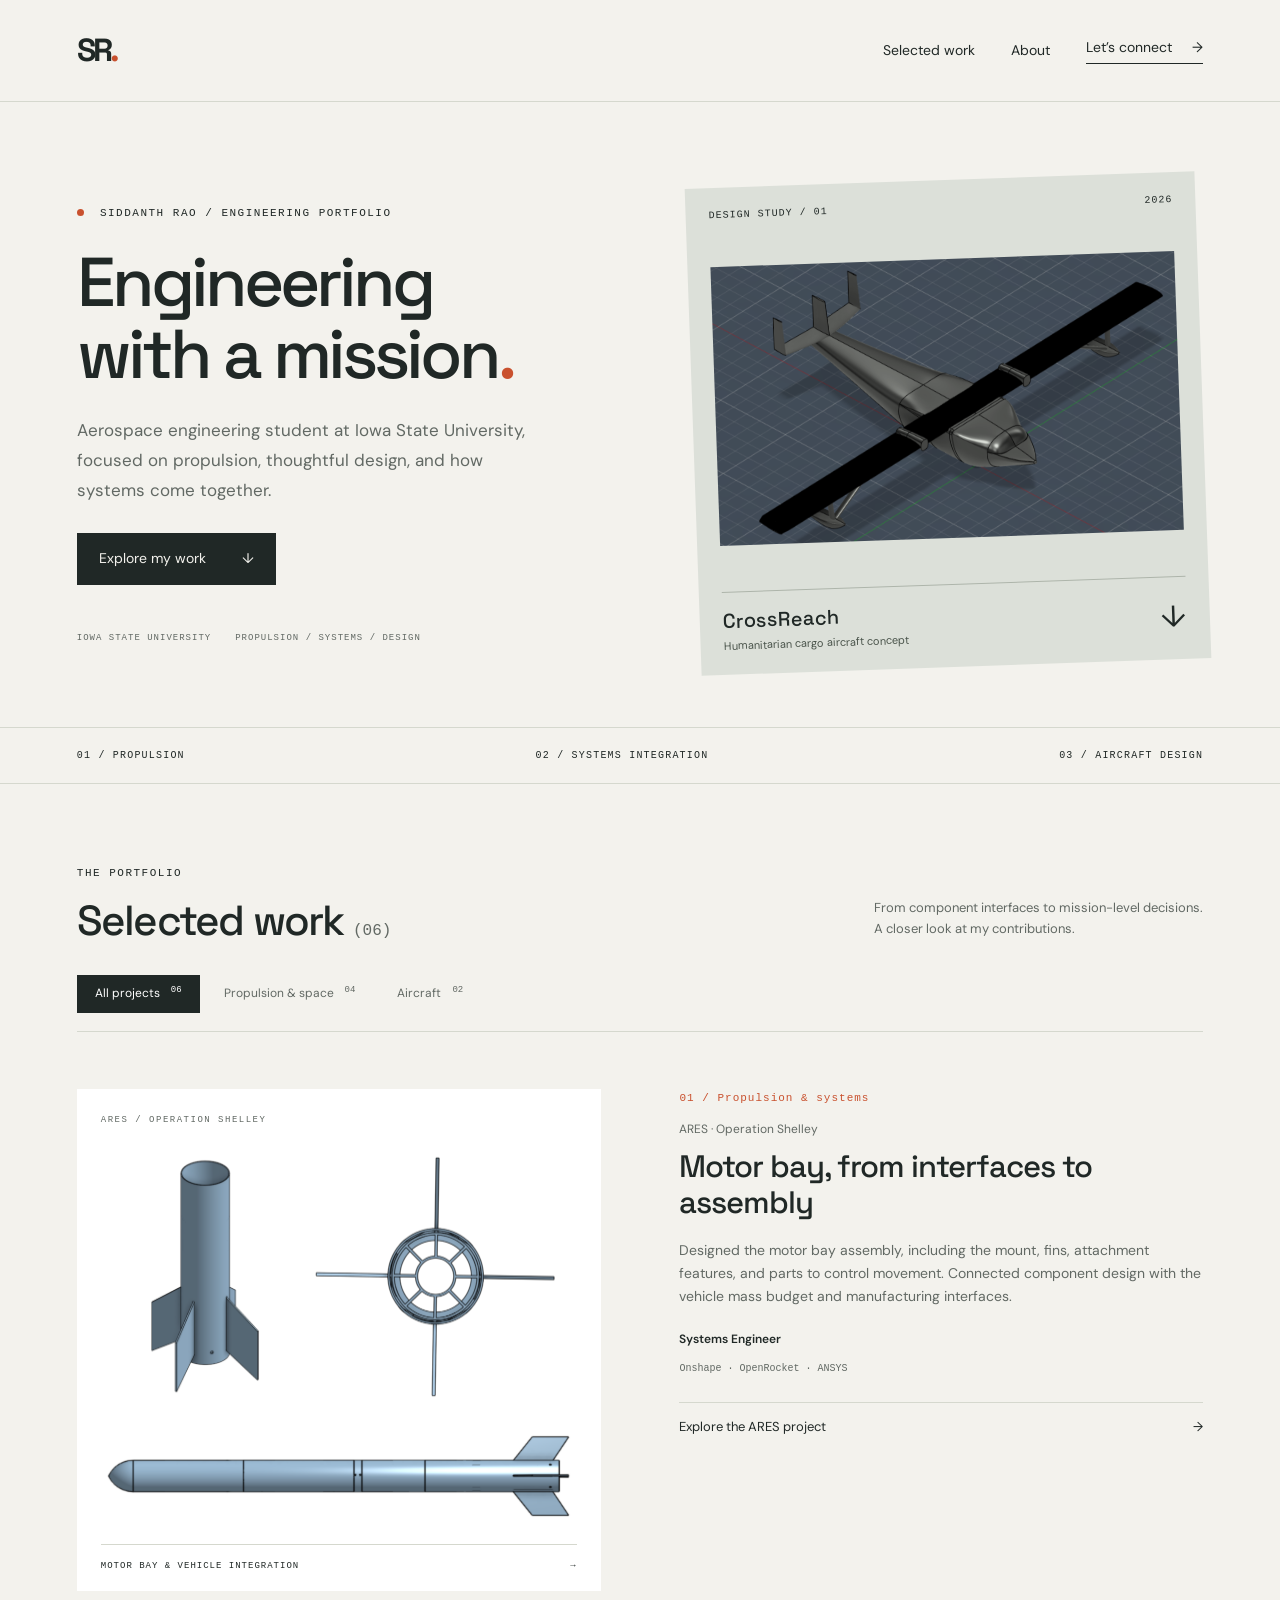
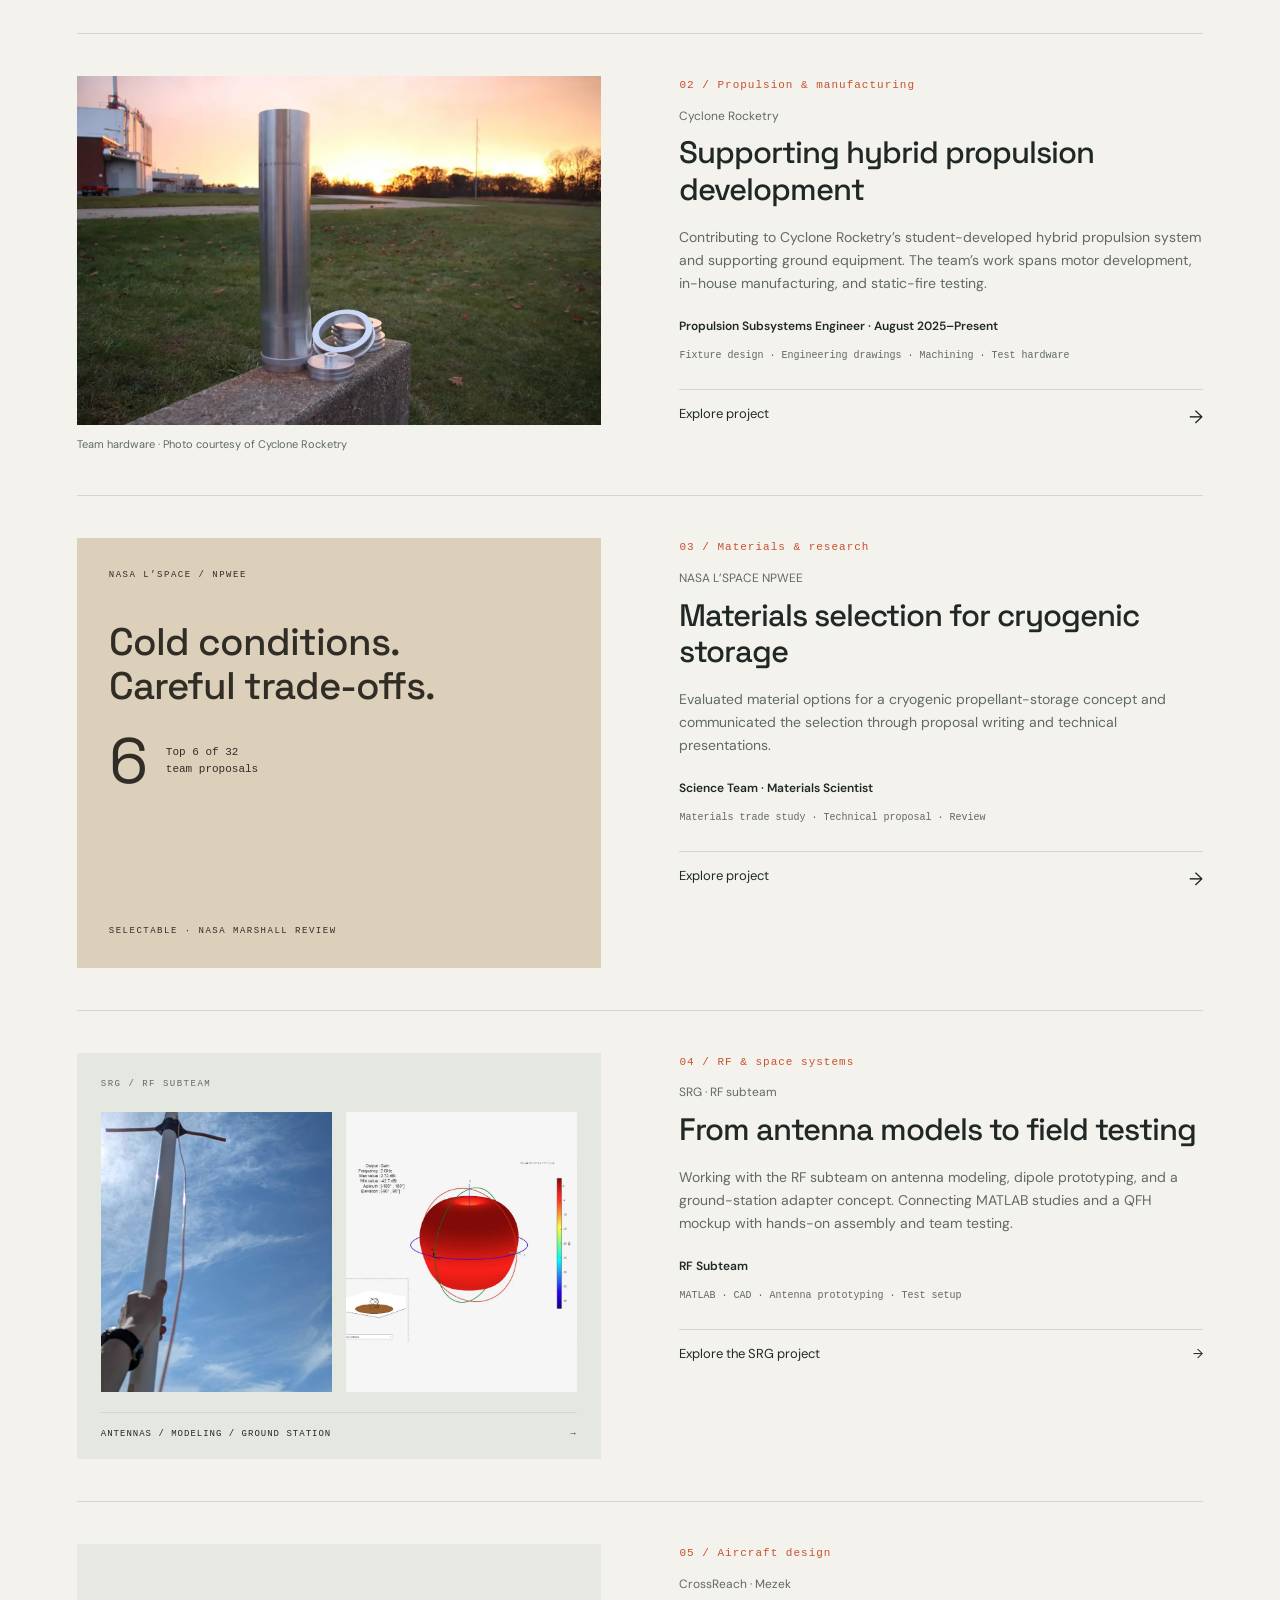
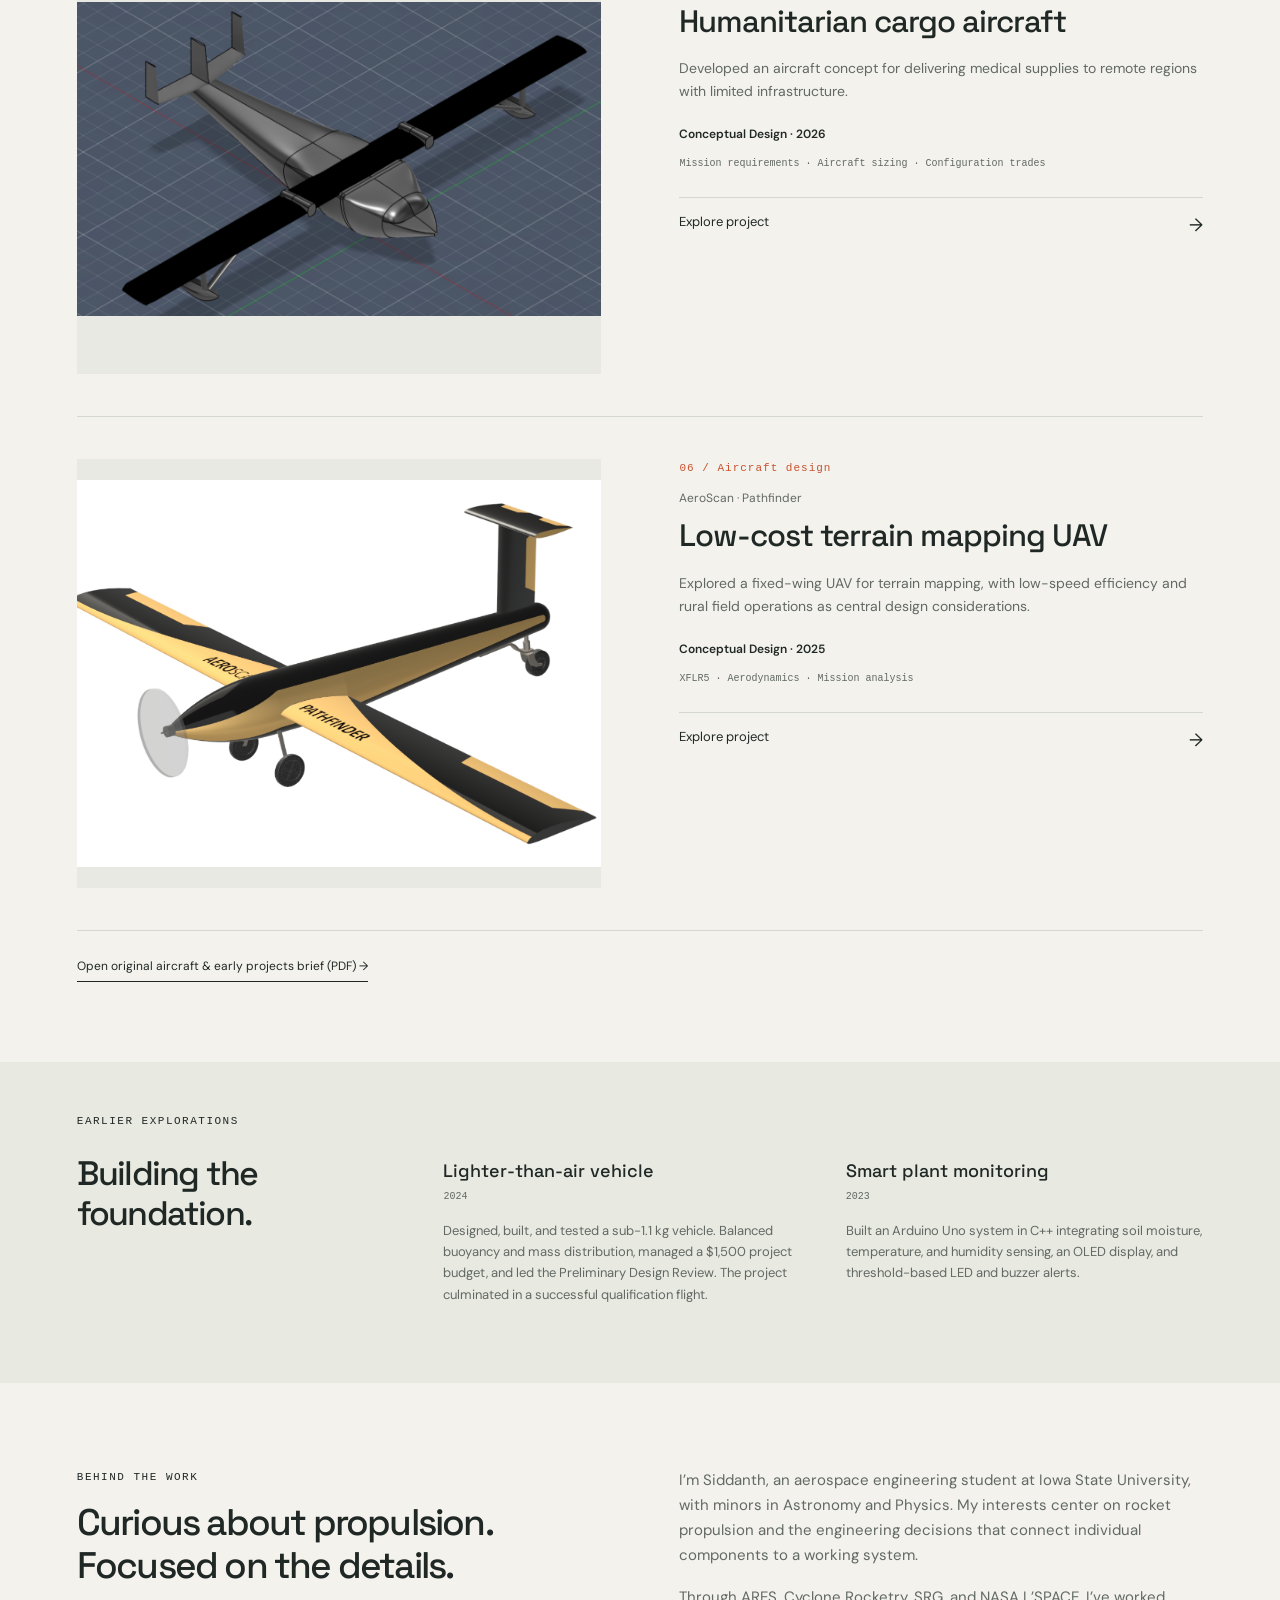
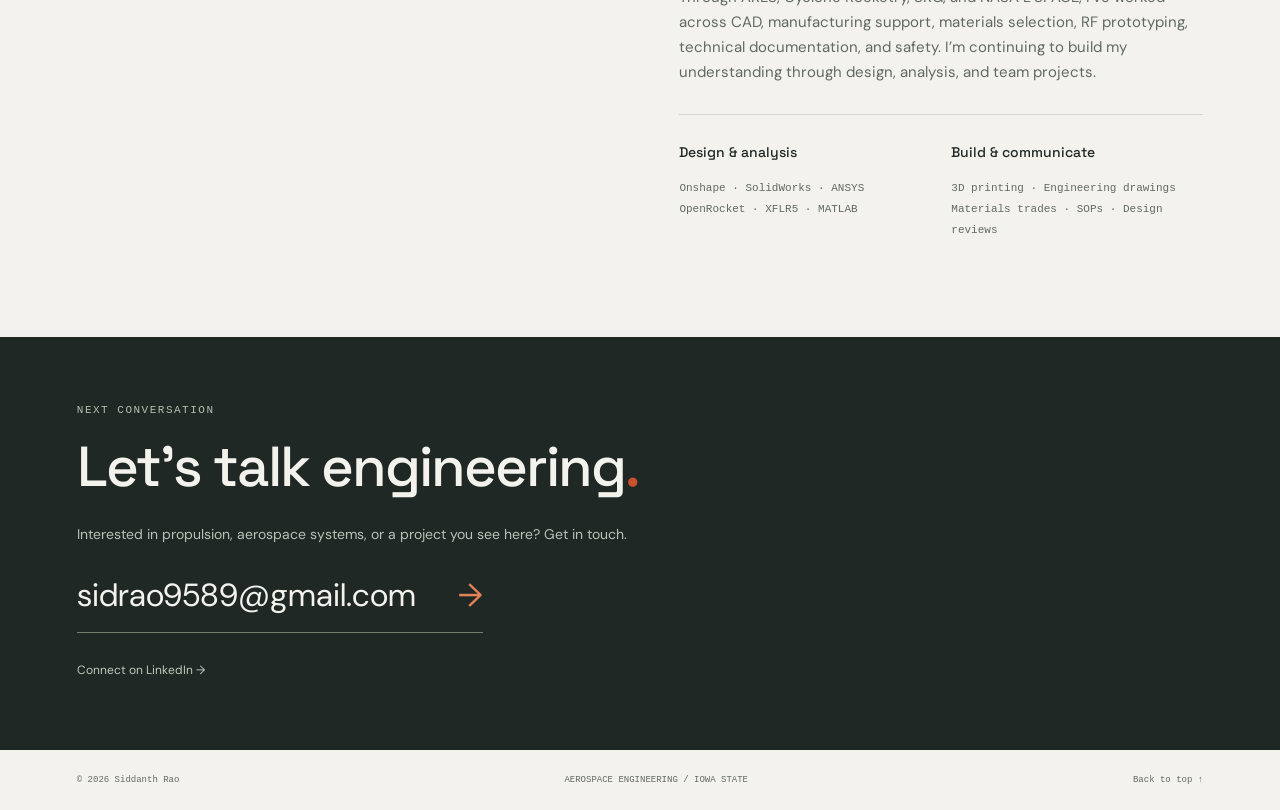
==== commit 5b1d509d: "Add SRG RF project with antenna modeling, prototype gallery, and test photos; remove CyRock overview" ====
--- a/index.html
+++ b/index.html
@@ -1 +1 @@
-<!doctype html><html lang="en"><head><meta charset="utf-8"><meta name="viewport" content="width=device-width,initial-scale=1"><meta name="description" content="Siddanth Rao’s engineering portfolio: rocket propulsion, systems integration, cryogenic materials, and aircraft design at Iowa State University."><meta name="theme-color" content="#f3f2ed"><title>Siddanth Rao | Aerospace Engineering</title><link rel="icon" href="data:image/svg+xml,%3Csvg xmlns='http://www.w3.org/2000/svg' viewBox='0 0 64 64'%3E%3Crect width='64' height='64' rx='12' fill='%23202826'/%3E%3Ctext x='9' y='43' fill='%23f4f2eb' font-size='32' font-family='Arial'%3ESR%3C/text%3E%3C/svg%3E"><link rel="stylesheet" href="style.css"></head><body><a class="skip" href="#work">Skip to projects</a><header><a class="brand" href="#top" aria-label="Siddanth Rao home">SR<span class="brand-dot">.</span></a><nav aria-label="Main navigation"><a href="#work">Selected work</a><a href="#about">About</a><a href="#contact" class="nav-contact">Let’s connect <span>→</span></a></nav></header><main id="top"><section class="hero"><div class="hero-copy"><div class="eyebrow"><span class="dot"></span> SIDDANTH RAO / ENGINEERING PORTFOLIO</div><h1>Engineering<br>with a mission<span>.</span></h1><p class="intro">Aerospace engineering student at Iowa State University, focused on propulsion, thoughtful design, and how systems come together.</p><a class="button" href="#work">Explore my work <span>↓</span></a><div class="hero-meta"><span>IOWA STATE UNIVERSITY</span><span>PROPULSION / SYSTEMS / DESIGN</span></div></div><div class="hero-art"><div class="art-top"><span>DESIGN STUDY / 01</span><span>2026</span></div><img src="assets/project-0.png" alt="CrossReach cargo aircraft CAD design"><div class="art-caption"><div><b>CrossReach</b><span>Humanitarian cargo aircraft concept</span></div><a href="#project-aircraft" aria-label="Explore aircraft projects">↓</a></div></div></section><div class="discipline-strip"><span>01 / PROPULSION</span><span>02 / SYSTEMS INTEGRATION</span><span>03 / AIRCRAFT DESIGN</span></div><section id="work" class="work-section"><div class="section-heading"><div><div class="eyebrow">THE PORTFOLIO</div><h2>Selected work<span> (05)</span></h2></div><p>From component interfaces to mission-level decisions.<br>A closer look at my contributions.</p></div><div class="filters" role="group" aria-label="Filter projects"><button class="active" data-filter="all" aria-pressed="true">All projects <sup>05</sup></button><button data-filter="space" aria-pressed="false">Propulsion & space <sup>03</sup></button><button data-filter="flight" aria-pressed="false">Aircraft <sup>02</sup></button></div><div id="projects"><article id="ares" class="project" data-category="space"><div class="project-visual"><a href="ares.html" class="ares-cover" aria-label="Explore the ARES motor bay project"><div class="eyebrow">ARES / OPERATION SHELLEY</div><div class="cover-views"><div class="cad-crop crop-bay"><img src="assets/ares-motor-bay.png" alt="Isometric CAD view of the motor bay and four fins" loading="lazy"></div><div class="cad-crop crop-aft"><img src="assets/ares-aft-view.png" alt="Aft CAD view showing the central motor opening, radial supports, and four fins" loading="lazy"></div></div><div class="cad-crop crop-vehicle"><img src="assets/ares-vehicle.png" alt="Side view of the complete ARES rocket CAD assembly" loading="lazy"></div><span class="cover-label">MOTOR BAY & VEHICLE INTEGRATION <span>→</span></span></a></div><div class="project-copy"><div class="eyebrow">01 / Propulsion & systems</div><p class="organization">ARES · Operation Shelley</p><h3>Motor bay, from interfaces to assembly</h3><p>Designed the motor bay assembly, including the mount, fins, attachment features, and parts to control movement. Connected component design with the vehicle mass budget and manufacturing interfaces.</p><p class="role">Systems Engineer</p><p class="tools">Onshape · OpenRocket · ANSYS</p><a class="project-page-link" href="ares.html">Explore the ARES project <span>→</span></a></div></article><article id="cyclone" class="project" data-category="space"><div class="project-visual"><img src="assets/cyclone-hardware.webp" alt="Cyclone Rocketry hybrid propulsion hardware, including a machined tank and end components" loading="lazy" style="object-fit:cover;aspect-ratio:1.5"><p style="font-size:11px;color:var(--muted);margin:10px 0 0">Team hardware · Photo courtesy of Cyclone Rocketry</p></div><div class="project-copy"><div class="eyebrow">02 / Propulsion & manufacturing</div><p class="organization">Cyclone Rocketry</p><h3>Supporting hybrid propulsion development</h3><p>Contributing to Cyclone Rocketry’s student-developed hybrid propulsion system and supporting ground equipment. The team’s work spans motor development, in-house manufacturing, and static-fire testing.</p><p class="role">Propulsion Subsystems Engineer · August 2025–Present</p><p class="tools">Fixture design · Engineering drawings · Machining · Test hardware</p><details><summary>Explore project <span>→</span></summary><div class="case-study"><h4>The team’s work</h4><p>Develop a hybrid rocket propulsion system and the ground support equipment needed to test and fly it at IREC. This includes motor hardware, static-fire test equipment, and launch operations.</p><h4>My contribution</h4><p>My contributions include an oxidizer-tank machining fixture, vent-extension redesign, and test-stand modifications to support propulsion manufacturing and testing.</p><h4>Team design</h4><figure style="margin:16px 0"><img src="assets/cyclone-assembly.webp" alt="Side view of the team’s 2025 hybrid propulsion assembly" loading="lazy" style="display:block;width:100%;height:auto;background:#222;padding:12px"><figcaption style="font-size:11px;color:var(--muted);margin-top:8px">Team CAD from the 2025 propulsion overview; shown for project context.</figcaption></figure><h4>Project status</h4><p>Ongoing team propulsion development, with my contributions focused on hardware, manufacturing, and test preparation.</p><a class="text-link" href="https://stuorgs.engineering.iastate.edu/cyclone-rocketry/propulsion-team/" target="_blank" rel="noopener">Read the team’s propulsion overview →</a></div></details></div></article><article class="project" data-category="space"><div class="project-visual"><div class="technical research"><span>NASA L’SPACE / NPWEE</span><strong>Cold conditions.<br>Careful trade-offs.</strong><div class="result"><b>6</b><span>Top 6 of 32<br>team proposals</span></div><small>SELECTABLE · NASA MARSHALL REVIEW</small></div></div><div class="project-copy"><div class="eyebrow">03 / Materials & research</div><p class="organization">NASA L’SPACE NPWEE</p><h3>Materials selection for cryogenic storage</h3><p>Evaluated material options for a cryogenic propellant-storage concept and communicated the selection through proposal writing and technical presentations.</p><p class="role">Science Team · Materials Scientist</p><p class="tools">Materials trade study · Technical proposal · Review</p><details><summary>Explore project <span>→</span></summary><div class="case-study"><h4>The challenge</h4><p>Respond to a NASA Marshall Space Flight Center mission need with a multidisciplinary cryogenic propellant-storage technology proposal.</p><h4>My contribution</h4><p>Conducted a materials trade study covering cryogenic compatibility, thermal performance, density, structural properties, and manufacturability. Authored the materials section and presented findings to the team and review panel.</p><h4>Design decision</h4><p>Compared aluminum alloys, copper, and stainless steel; selected 6061 aluminum for the prototype concept.</p><h4>Outcome</h4><p>The team proposal ranked in the Top 6 of 32 and was rated selectable by NASA Marshall Space Flight Center. Separately, I served as a solicitation review panel chair, following formal review protocols and documenting strengths and weaknesses.</p></div></details></div></article><article class="project" data-category="flight"><div class="project-visual"><img src="assets/project-0.png" alt="CAD rendering of the CrossReach humanitarian cargo aircraft" loading="lazy"></div><div class="project-copy"><div class="eyebrow">04 / Aircraft design</div><p class="organization">CrossReach · Mezek</p><h3>Humanitarian cargo aircraft</h3><p>Developed an aircraft concept for delivering medical supplies to remote regions with limited infrastructure.</p><p class="role">Conceptual Design · 2026</p><p class="tools">Mission requirements · Aircraft sizing · Configuration trades</p><details><summary>Explore project <span>→</span></summary><div class="case-study"><h4>Mission</h4><p>Deliver medical supplies to remote and infrastructure-limited regions.</p><h4>My contribution</h4><p>Translated mission requirements into payload, range, and cruise parameters. Selected and justified aerodynamic configuration and airfoil choice, and performed preliminary performance analysis for aircraft sizing.</p><h4>Deliverables</h4><p>Mission profile, client use case, conceptual architecture, and aircraft design documentation.</p><h4>Project status</h4><p>Conceptual design, supported by preliminary sizing and performance analysis.</p></div></details></div></article><article class="project" data-category="flight"><div class="project-visual"><img src="assets/project-1.png" alt="Rendering of the Pathfinder fixed-wing mapping UAV" loading="lazy"></div><div class="project-copy"><div class="eyebrow">05 / Aircraft design</div><p class="organization">AeroScan · Pathfinder</p><h3>Low-cost terrain mapping UAV</h3><p>Explored a fixed-wing UAV for terrain mapping, with low-speed efficiency and rural field operations as central design considerations.</p><p class="role">Conceptual Design · 2025</p><p class="tools">XFLR5 · Aerodynamics · Mission analysis</p><details><summary>Explore project <span>→</span></summary><div class="case-study"><h4>Mission</h4><p>Provide low-cost terrain mapping and geospatial data collection from a fixed-wing UAV.</p><h4>Design targets</h4><p>Benchmarked existing LiDAR UAV systems to establish targets of 91 minutes endurance and 102 km range, with a 17 m/s cruise condition.</p><h4>My contribution</h4><p>Selected rectangular wing geometry and a Clark Y airfoil. Used XFLR5 to evaluate lift characteristics and drag polar. Evaluated dirt-road takeoff and landing, with preliminary distances of 170–236 m.</p><h4>Project status</h4><p>Conceptual design and preliminary analysis. Endurance and range are design targets; runway distances are preliminary estimates.</p></div></details></div></article></div><div id="project-aircraft"></div><a class="text-link" href="assets/aircraft-project-brief.pdf" target="_blank" rel="noopener">Open original aircraft & early projects brief (PDF) →</a></section><section class="earlier"><div class="eyebrow">EARLIER EXPLORATIONS</div><div class="earlier-grid"><h2>Building the<br>foundation.</h2><div><h3>Lighter-than-air vehicle <span>2024</span></h3><p>Designed, built, and tested a sub-1.1 kg vehicle. Balanced buoyancy and mass distribution, managed a $1,500 project budget, and led the Preliminary Design Review. The project culminated in a successful qualification flight.</p></div><div><h3>Smart plant monitoring <span>2023</span></h3><p>Built an Arduino Uno system in C++ integrating soil moisture, temperature, and humidity sensing, an OLED display, and threshold-based LED and buzzer alerts.</p></div></div></section><section id="about" class="about"><div><div class="eyebrow">BEHIND THE WORK</div><h2>Curious about propulsion.<br>Focused on the details.</h2></div><div><p>I’m Siddanth, an aerospace engineering student at Iowa State University, with minors in Astronomy and Physics. My interests center on rocket propulsion and the engineering decisions that connect individual components to a working system.</p><p>Through ARES, Cyclone Rocketry, and NASA L’SPACE, I’ve worked across CAD, manufacturing support, materials selection, technical documentation, and safety. I’m continuing to build my understanding through design, analysis, and team projects.</p><div class="skills"><div><h3>Design & analysis</h3><p>Onshape · SolidWorks · ANSYS<br>OpenRocket · XFLR5 · MATLAB</p></div><div><h3>Build & communicate</h3><p>3D printing · Engineering drawings<br>Materials trades · SOPs · Design reviews</p></div></div></div></section><section id="contact" class="contact"><div class="eyebrow">NEXT CONVERSATION</div><h2>Let’s talk engineering<span>.</span></h2><p>Interested in propulsion, aerospace systems, or a project you see here? Get in touch.</p><a href="mailto:sidrao9589@gmail.com" class="contact-email">sidrao9589@gmail.com <span>→</span></a><a class="linkedin" href="https://www.linkedin.com/in/siddanth-rao-95852024b" target="_blank" rel="noopener">Connect on LinkedIn →</a></section></main><footer><span>© 2026 Siddanth Rao</span><span>AEROSPACE ENGINEERING / IOWA STATE</span><a href="#top">Back to top ↑</a></footer><script src="script.js"></script></body></html>+<!doctype html><html lang="en"><head><meta charset="utf-8"><meta name="viewport" content="width=device-width,initial-scale=1"><meta name="description" content="Siddanth Rao’s engineering portfolio: rocket propulsion, systems integration, cryogenic materials, and aircraft design at Iowa State University."><meta name="theme-color" content="#f3f2ed"><title>Siddanth Rao | Aerospace Engineering</title><link rel="icon" href="data:image/svg+xml,%3Csvg xmlns='http://www.w3.org/2000/svg' viewBox='0 0 64 64'%3E%3Crect width='64' height='64' rx='12' fill='%23202826'/%3E%3Ctext x='9' y='43' fill='%23f4f2eb' font-size='32' font-family='Arial'%3ESR%3C/text%3E%3C/svg%3E"><link rel="stylesheet" href="style.css"></head><body><a class="skip" href="#work">Skip to projects</a><header><a class="brand" href="#top" aria-label="Siddanth Rao home">SR<span class="brand-dot">.</span></a><nav aria-label="Main navigation"><a href="#work">Selected work</a><a href="#about">About</a><a href="#contact" class="nav-contact">Let’s connect <span>→</span></a></nav></header><main id="top"><section class="hero"><div class="hero-copy"><div class="eyebrow"><span class="dot"></span> SIDDANTH RAO / ENGINEERING PORTFOLIO</div><h1>Engineering<br>with a mission<span>.</span></h1><p class="intro">Aerospace engineering student at Iowa State University, focused on propulsion, thoughtful design, and how systems come together.</p><a class="button" href="#work">Explore my work <span>↓</span></a><div class="hero-meta"><span>IOWA STATE UNIVERSITY</span><span>PROPULSION / SYSTEMS / DESIGN</span></div></div><div class="hero-art"><div class="art-top"><span>DESIGN STUDY / 01</span><span>2026</span></div><img src="assets/project-0.png" alt="CrossReach cargo aircraft CAD design"><div class="art-caption"><div><b>CrossReach</b><span>Humanitarian cargo aircraft concept</span></div><a href="#project-aircraft" aria-label="Explore aircraft projects">↓</a></div></div></section><div class="discipline-strip"><span>01 / PROPULSION</span><span>02 / SYSTEMS INTEGRATION</span><span>03 / AIRCRAFT DESIGN</span></div><section id="work" class="work-section"><div class="section-heading"><div><div class="eyebrow">THE PORTFOLIO</div><h2>Selected work<span> (06)</span></h2></div><p>From component interfaces to mission-level decisions.<br>A closer look at my contributions.</p></div><div class="filters" role="group" aria-label="Filter projects"><button class="active" data-filter="all" aria-pressed="true">All projects <sup>06</sup></button><button data-filter="space" aria-pressed="false">Propulsion & space <sup>04</sup></button><button data-filter="flight" aria-pressed="false">Aircraft <sup>02</sup></button></div><div id="projects"><article id="ares" class="project" data-category="space"><div class="project-visual"><a href="ares.html" class="ares-cover" aria-label="Explore the ARES motor bay project"><div class="eyebrow">ARES / OPERATION SHELLEY</div><div class="cover-views"><div class="cad-crop crop-bay"><img src="assets/ares-motor-bay.png" alt="Isometric CAD view of the motor bay and four fins" loading="lazy"></div><div class="cad-crop crop-aft"><img src="assets/ares-aft-view.png" alt="Aft CAD view showing the central motor opening, radial supports, and four fins" loading="lazy"></div></div><div class="cad-crop crop-vehicle"><img src="assets/ares-vehicle.png" alt="Side view of the complete ARES rocket CAD assembly" loading="lazy"></div><span class="cover-label">MOTOR BAY & VEHICLE INTEGRATION <span>→</span></span></a></div><div class="project-copy"><div class="eyebrow">01 / Propulsion & systems</div><p class="organization">ARES · Operation Shelley</p><h3>Motor bay, from interfaces to assembly</h3><p>Designed the motor bay assembly, including the mount, fins, attachment features, and parts to control movement. Connected component design with the vehicle mass budget and manufacturing interfaces.</p><p class="role">Systems Engineer</p><p class="tools">Onshape · OpenRocket · ANSYS</p><a class="project-page-link" href="ares.html">Explore the ARES project <span>→</span></a></div></article><article id="cyclone" class="project" data-category="space"><div class="project-visual"><img src="assets/cyclone-hardware.webp" alt="Cyclone Rocketry hybrid propulsion hardware, including a machined tank and end components" loading="lazy" style="object-fit:cover;aspect-ratio:1.5"><p style="font-size:11px;color:var(--muted);margin:10px 0 0">Team hardware · Photo courtesy of Cyclone Rocketry</p></div><div class="project-copy"><div class="eyebrow">02 / Propulsion & manufacturing</div><p class="organization">Cyclone Rocketry</p><h3>Supporting hybrid propulsion development</h3><p>Contributing to Cyclone Rocketry’s student-developed hybrid propulsion system and supporting ground equipment. The team’s work spans motor development, in-house manufacturing, and static-fire testing.</p><p class="role">Propulsion Subsystems Engineer · August 2025–Present</p><p class="tools">Fixture design · Engineering drawings · Machining · Test hardware</p><details><summary>Explore project <span>→</span></summary><div class="case-study"><h4>The team’s work</h4><p>Develop a hybrid rocket propulsion system and the ground support equipment needed to test and fly it at IREC. This includes motor hardware, static-fire test equipment, and launch operations.</p><h4>My contribution</h4><p>My contributions include an oxidizer-tank machining fixture, vent-extension redesign, and test-stand modifications to support propulsion manufacturing and testing.</p><h4>Team design</h4><figure style="margin:16px 0"><img src="assets/cyclone-assembly.webp" alt="Side view of the team’s 2025 hybrid propulsion assembly" loading="lazy" style="display:block;width:100%;height:auto;background:#222;padding:12px"><figcaption style="font-size:11px;color:var(--muted);margin-top:8px">Team CAD from the 2025 propulsion overview; shown for project context.</figcaption></figure><h4>Project status</h4><p>Ongoing team propulsion development, with my contributions focused on hardware, manufacturing, and test preparation.</p></div></details></div></article><article class="project" data-category="space"><div class="project-visual"><div class="technical research"><span>NASA L’SPACE / NPWEE</span><strong>Cold conditions.<br>Careful trade-offs.</strong><div class="result"><b>6</b><span>Top 6 of 32<br>team proposals</span></div><small>SELECTABLE · NASA MARSHALL REVIEW</small></div></div><div class="project-copy"><div class="eyebrow">03 / Materials & research</div><p class="organization">NASA L’SPACE NPWEE</p><h3>Materials selection for cryogenic storage</h3><p>Evaluated material options for a cryogenic propellant-storage concept and communicated the selection through proposal writing and technical presentations.</p><p class="role">Science Team · Materials Scientist</p><p class="tools">Materials trade study · Technical proposal · Review</p><details><summary>Explore project <span>→</span></summary><div class="case-study"><h4>The challenge</h4><p>Respond to a NASA Marshall Space Flight Center mission need with a multidisciplinary cryogenic propellant-storage technology proposal.</p><h4>My contribution</h4><p>Conducted a materials trade study covering cryogenic compatibility, thermal performance, density, structural properties, and manufacturability. Authored the materials section and presented findings to the team and review panel.</p><h4>Design decision</h4><p>Compared aluminum alloys, copper, and stainless steel; selected 6061 aluminum for the prototype concept.</p><h4>Outcome</h4><p>The team proposal ranked in the Top 6 of 32 and was rated selectable by NASA Marshall Space Flight Center. Separately, I served as a solicitation review panel chair, following formal review protocols and documenting strengths and weaknesses.</p></div></details></div></article><article id="srg" class="project" data-category="space"><div class="project-visual"><a class="rf-cover" href="srg.html" aria-label="Explore SRG RF and ground station work"><div class="eyebrow">SRG / RF SUBTEAM</div><div class="rf-cover-images"><img src="assets/srg-dipole-field-test.webp" alt="Dipole antenna held outdoors during the SRG test day" loading="lazy"><img src="assets/srg-qfh-gain-3d.webp" alt="MATLAB simulated three-dimensional antenna gain pattern" loading="lazy"></div><span class="cover-label">ANTENNAS / MODELING / GROUND STATION <span>→</span></span></a></div><div class="project-copy"><div class="eyebrow">04 / RF & space systems</div><p class="organization">SRG · RF subteam</p><h3>From antenna models to field testing</h3><p>Working with the RF subteam on antenna modeling, dipole prototyping, and a ground-station adapter concept. Connecting MATLAB studies and a QFH mockup with hands-on assembly and team testing.</p><p class="role">RF Subteam</p><p class="tools">MATLAB · CAD · Antenna prototyping · Test setup</p><a class="project-page-link" href="srg.html">Explore the SRG project <span>→</span></a></div></article><article class="project" data-category="flight"><div class="project-visual"><img src="assets/project-0.png" alt="CAD rendering of the CrossReach humanitarian cargo aircraft" loading="lazy"></div><div class="project-copy"><div class="eyebrow">05 / Aircraft design</div><p class="organization">CrossReach · Mezek</p><h3>Humanitarian cargo aircraft</h3><p>Developed an aircraft concept for delivering medical supplies to remote regions with limited infrastructure.</p><p class="role">Conceptual Design · 2026</p><p class="tools">Mission requirements · Aircraft sizing · Configuration trades</p><details><summary>Explore project <span>→</span></summary><div class="case-study"><h4>Mission</h4><p>Deliver medical supplies to remote and infrastructure-limited regions.</p><h4>My contribution</h4><p>Translated mission requirements into payload, range, and cruise parameters. Selected and justified aerodynamic configuration and airfoil choice, and performed preliminary performance analysis for aircraft sizing.</p><h4>Deliverables</h4><p>Mission profile, client use case, conceptual architecture, and aircraft design documentation.</p><h4>Project status</h4><p>Conceptual design, supported by preliminary sizing and performance analysis.</p></div></details></div></article><article class="project" data-category="flight"><div class="project-visual"><img src="assets/project-1.png" alt="Rendering of the Pathfinder fixed-wing mapping UAV" loading="lazy"></div><div class="project-copy"><div class="eyebrow">06 / Aircraft design</div><p class="organization">AeroScan · Pathfinder</p><h3>Low-cost terrain mapping UAV</h3><p>Explored a fixed-wing UAV for terrain mapping, with low-speed efficiency and rural field operations as central design considerations.</p><p class="role">Conceptual Design · 2025</p><p class="tools">XFLR5 · Aerodynamics · Mission analysis</p><details><summary>Explore project <span>→</span></summary><div class="case-study"><h4>Mission</h4><p>Provide low-cost terrain mapping and geospatial data collection from a fixed-wing UAV.</p><h4>Design targets</h4><p>Benchmarked existing LiDAR UAV systems to establish targets of 91 minutes endurance and 102 km range, with a 17 m/s cruise condition.</p><h4>My contribution</h4><p>Selected rectangular wing geometry and a Clark Y airfoil. Used XFLR5 to evaluate lift characteristics and drag polar. Evaluated dirt-road takeoff and landing, with preliminary distances of 170–236 m.</p><h4>Project status</h4><p>Conceptual design and preliminary analysis. Endurance and range are design targets; runway distances are preliminary estimates.</p></div></details></div></article></div><div id="project-aircraft"></div><a class="text-link" href="assets/aircraft-project-brief.pdf" target="_blank" rel="noopener">Open original aircraft & early projects brief (PDF) →</a></section><section class="earlier"><div class="eyebrow">EARLIER EXPLORATIONS</div><div class="earlier-grid"><h2>Building the<br>foundation.</h2><div><h3>Lighter-than-air vehicle <span>2024</span></h3><p>Designed, built, and tested a sub-1.1 kg vehicle. Balanced buoyancy and mass distribution, managed a $1,500 project budget, and led the Preliminary Design Review. The project culminated in a successful qualification flight.</p></div><div><h3>Smart plant monitoring <span>2023</span></h3><p>Built an Arduino Uno system in C++ integrating soil moisture, temperature, and humidity sensing, an OLED display, and threshold-based LED and buzzer alerts.</p></div></div></section><section id="about" class="about"><div><div class="eyebrow">BEHIND THE WORK</div><h2>Curious about propulsion.<br>Focused on the details.</h2></div><div><p>I’m Siddanth, an aerospace engineering student at Iowa State University, with minors in Astronomy and Physics. My interests center on rocket propulsion and the engineering decisions that connect individual components to a working system.</p><p>Through ARES, Cyclone Rocketry, SRG, and NASA L’SPACE, I’ve worked across CAD, manufacturing support, materials selection, RF prototyping, technical documentation, and safety. I’m continuing to build my understanding through design, analysis, and team projects.</p><div class="skills"><div><h3>Design & analysis</h3><p>Onshape · SolidWorks · ANSYS<br>OpenRocket · XFLR5 · MATLAB</p></div><div><h3>Build & communicate</h3><p>3D printing · Engineering drawings<br>Materials trades · SOPs · Design reviews</p></div></div></div></section><section id="contact" class="contact"><div class="eyebrow">NEXT CONVERSATION</div><h2>Let’s talk engineering<span>.</span></h2><p>Interested in propulsion, aerospace systems, or a project you see here? Get in touch.</p><a href="mailto:sidrao9589@gmail.com" class="contact-email">sidrao9589@gmail.com <span>→</span></a><a class="linkedin" href="https://www.linkedin.com/in/siddanth-rao-95852024b" target="_blank" rel="noopener">Connect on LinkedIn →</a></section></main><footer><span>© 2026 Siddanth Rao</span><span>AEROSPACE ENGINEERING / IOWA STATE</span><a href="#top">Back to top ↑</a></footer><script src="script.js"></script></body></html>
--- a/style.css
+++ b/style.css
@@ -3,3 +3,8 @@
 /* ARES project: CAD images retain original pixels; viewports trim blank margins. */
 .cad-crop{position:relative;overflow:hidden;background:white}.cad-crop img{display:block;max-width:none;position:absolute;height:auto}.crop-vehicle{aspect-ratio:5}.crop-vehicle img{width:127.8462%;left:-14.1538%;top:-183.4615%}.crop-bay{aspect-ratio:492/1000}.crop-bay img{width:258.1301%;left:-80.2846%;top:-6.7%}.crop-aft{aspect-ratio:1007/1008}.crop-aft img{width:139.424%;left:-25.5214%;top:-11.1111%}.ares-cover{display:block;background:white;padding:24px 24px 18px}.ares-cover>.eyebrow{color:var(--muted);font-size:9px}.cover-views{display:grid;grid-template-columns:.7fr 1fr;gap:16px;align-items:center;padding:22px 16px 26px}.cover-views .crop-bay{max-height:245px;width:100%}.cover-views .crop-aft{width:100%}.cover-label{display:flex;justify-content:space-between;border-top:1px solid var(--line);padding-top:14px;margin-top:20px;font:9px/1.6 var(--mono);letter-spacing:1px}.project-page-link{margin-top:24px;padding-top:13px;border-top:1px solid var(--line);font-size:13px;display:flex;justify-content:space-between}.project-page-link:hover{color:var(--orange)}.case-intro{padding:40px 6% 45px}.back-link{display:inline-block;font-size:12px;color:var(--muted);margin-bottom:45px}.case-intro h1{font-size:clamp(48px,5.8vw,80px);margin:22px 0}.case-lead{font-size:18px;line-height:1.7;color:var(--muted);max-width:720px}.case-meta{display:grid;grid-template-columns:1.1fr .8fr 1.1fr .8fr;gap:25px;border-top:1px solid var(--line);padding-top:22px;margin-top:34px}.case-meta dt{font:9px var(--mono);color:var(--muted);letter-spacing:1px}.case-meta dd{margin:10px 0 0;font-size:12px}.vehicle-banner{margin:0 6%;padding:28px 40px 20px;background:white}.vehicle-banner .cad-crop{margin:45px 0 30px}.vehicle-banner figcaption{font-size:11px;color:var(--muted)}.case-narrative{padding:75px 6%;display:grid;grid-template-columns:.85fr 1.15fr;gap:8%}.case-narrative>div>p{font-size:16px;color:var(--muted);margin:0 0 18px}.case-narrative h2{font-size:40px}.cad-gallery{padding:45px 6% 55px;background:#e8e9e1}.cad-gallery-grid{display:grid;grid-template-columns:1fr 1fr;gap:28px;margin-top:30px}.cad-gallery-grid figure{margin:0}.gallery-image{height:450px;background:white;display:flex;align-items:center;justify-content:center;padding:30px}.gallery-image .crop-bay{height:100%;width:auto}.gallery-image .crop-aft{width:100%;max-width:370px}.cad-gallery-grid figcaption{padding-top:16px}.cad-gallery-grid figcaption b{font:11px var(--mono);display:block}.cad-gallery-grid figcaption span{display:block;font-size:12px;color:var(--muted);margin-top:8px}.note-stack>div{border-top:1px solid var(--line);padding:15px 0}.note-stack h3{font-size:20px;margin:0 0 8px}.note-stack p{font-size:14px;color:var(--muted);margin:0}.documents-section{padding:15px 6% 75px}.document-context{max-width:740px;font-size:13px;color:var(--muted);margin:22px 0 30px}.document-grid{display:grid;grid-template-columns:1fr 1fr;gap:28px}.document-card{border:1px solid var(--line);background:#eeeee7;display:flex;flex-direction:column}.document-card:hover{border-color:var(--orange)}.document-preview{height:340px;background:#e1e3da;display:flex;align-items:center;justify-content:center;padding:20px;overflow:hidden}.document-preview img{display:block;max-width:100%;max-height:100%;object-fit:contain;box-shadow:0 4px 15px #20282612}.document-description{padding:24px}.document-description h3{font-size:23px;line-height:1.3;margin:12px 0}.document-description h3 span{color:var(--orange)}.document-description p{font-size:13px;color:var(--muted);margin-bottom:0}.case-outro{background:var(--ink);color:var(--paper);padding:50px 6%;display:flex;gap:20px;justify-content:space-between;align-items:center}.case-outro .button{background:var(--paper);color:var(--ink)}.case-outro h2{font-size:35px}@media(max-width:850px){.gallery-image{height:360px}.document-preview{height:280px}.cover-views{padding-inline:0}.case-meta{grid-template-columns:1fr 1fr}.case-narrative{gap:5%}}@media(max-width:620px){.case-intro{padding-top:25px}.back-link{margin-bottom:30px}.case-intro h1{font-size:49px;letter-spacing:-2.6px}.case-lead{font-size:16px}.vehicle-banner{padding:20px}.vehicle-banner .eyebrow{font-size:9px}.vehicle-banner .cad-crop{margin:26px 0}.case-narrative{padding-block:45px;grid-template-columns:1fr;gap:25px}.case-narrative h2{font-size:34px}.case-narrative h2 br{display:none}.case-narrative>div>p{font-size:14px}.cad-gallery h2{font-size:32px}.cad-gallery-grid,.document-grid{grid-template-columns:1fr}.gallery-image{height:380px}.cad-gallery-grid{gap:30px}.documents-section{padding-top:10px}.documents-section h2{font-size:33px}.document-preview{height:320px}.case-outro{flex-direction:column;align-items:start}.case-outro h2{font-size:30px}.cover-views .crop-bay{max-height:270px}.ares-cover{padding:24px}.case-meta{gap:20px}.case-meta dd{font-size:11px}}
 .cover-views .crop-bay{width:min(100%,120px);max-height:none;justify-self:center}
+
+/* SRG RF project */
+.rf-cover{display:block;background:#e5e8e1;padding:24px 24px 18px}.rf-cover>.eyebrow{font-size:9px;color:var(--muted)}.rf-cover-images{display:grid;grid-template-columns:1fr 1fr;gap:14px;margin-top:20px;align-items:center}.rf-cover-images img{display:block;width:100%;height:280px;object-fit:contain;background:#f5f5f5}.rf-cover-images img:first-child{object-fit:cover;object-position:center 35%}.rf-intro{padding-top:20px;padding-bottom:55px}.rf-section{padding:55px 6% 65px}.rf-tinted{background:#e8e9e1}.rf-section-lead{max-width:800px;font-size:15px;color:var(--muted);margin:24px 0 30px}.rf-figure{margin:0;min-width:0}.rf-figure>a{display:block}.rf-figure figcaption{padding-top:15px}.rf-figure figcaption b{display:block;font:11px/1.7 var(--mono);text-transform:uppercase;letter-spacing:.5px}.rf-figure figcaption span{display:block;font-size:12px;color:var(--muted);margin-top:6px;max-width:650px}.rf-sketch img{display:block;width:100%;height:auto}.rf-decisions{display:grid;grid-template-columns:repeat(3,1fr);gap:30px;margin-top:32px}.rf-decisions>div{border-top:1px solid #c8cec2;padding-top:10px}.rf-decisions h3{font-size:18px;margin:10px 0}.rf-decisions p{font-size:13px;color:var(--muted);margin:0}.rf-model-grid,.rf-build-grid{display:grid;grid-template-columns:repeat(2,minmax(0,1fr));gap:32px 28px}.rf-image-panel{height:350px;padding:20px;background:#f5f5f5;display:flex!important;align-items:center;justify-content:center}.rf-image-panel img{display:block;width:100%;height:100%;object-fit:contain}.rf-note{font-size:12px;line-height:1.8;color:var(--muted);border-left:2px solid var(--orange);padding-left:16px;margin:30px 0}.rf-mockup{display:grid;grid-template-columns:1fr 1fr;gap:8%;align-items:center;margin-top:40px}.rf-mockup .rf-image-panel{height:460px}.rf-mockup h3{font-size:30px;line-height:1.2;letter-spacing:-1px;margin:16px 0}.rf-mockup p{font-size:15px;color:var(--muted)}.rf-photo-panel{height:490px;display:flex!important;align-items:center;justify-content:center;background:#d8ddd3;overflow:hidden}.rf-photo-panel img{display:block;width:100%;height:100%;object-fit:contain}.rf-cover:hover .cover-label{color:var(--orange)}
+@media(max-width:850px){.rf-cover{padding:20px}.rf-cover-images{gap:10px}.rf-cover-images img{height:220px}.rf-image-panel{height:290px;padding:15px}.rf-photo-panel{height:410px}.rf-decisions{gap:20px}}
+@media(max-width:620px){.rf-section{padding-block:40px}.rf-section h2{font-size:33px}.rf-intro{padding-top:0;padding-bottom:35px}.rf-section-lead{font-size:14px}.rf-cover-images img{height:260px}.rf-model-grid,.rf-build-grid,.rf-mockup,.rf-decisions{grid-template-columns:1fr}.rf-image-panel{height:320px}.rf-photo-panel{height:auto;max-height:none;padding:0 12px}.rf-photo-panel img{height:auto;max-height:560px}.rf-mockup{gap:25px}.rf-mockup .rf-image-panel{height:390px}.rf-decisions{gap:22px}.rf-page header nav{gap:12px}.rf-page header nav a{font-size:11px}.rf-page .case-intro h1{font-size:48px}}
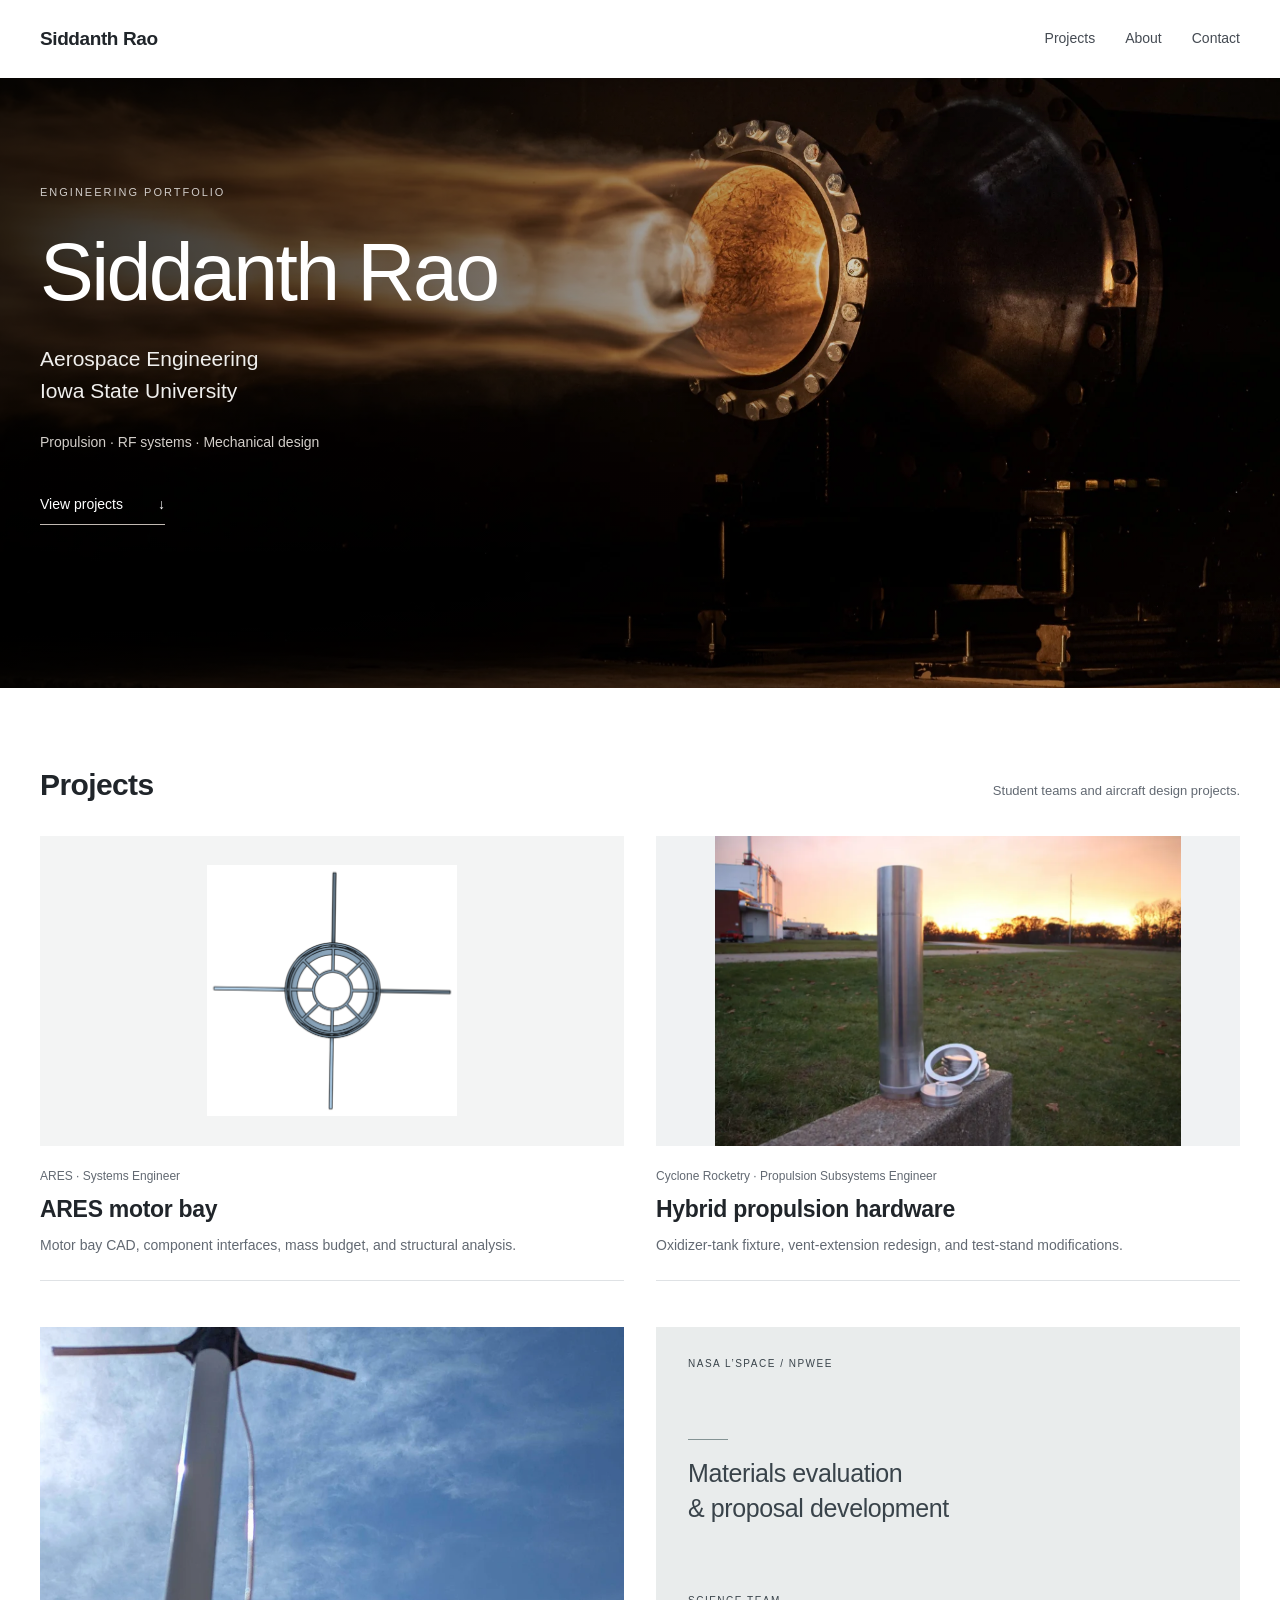
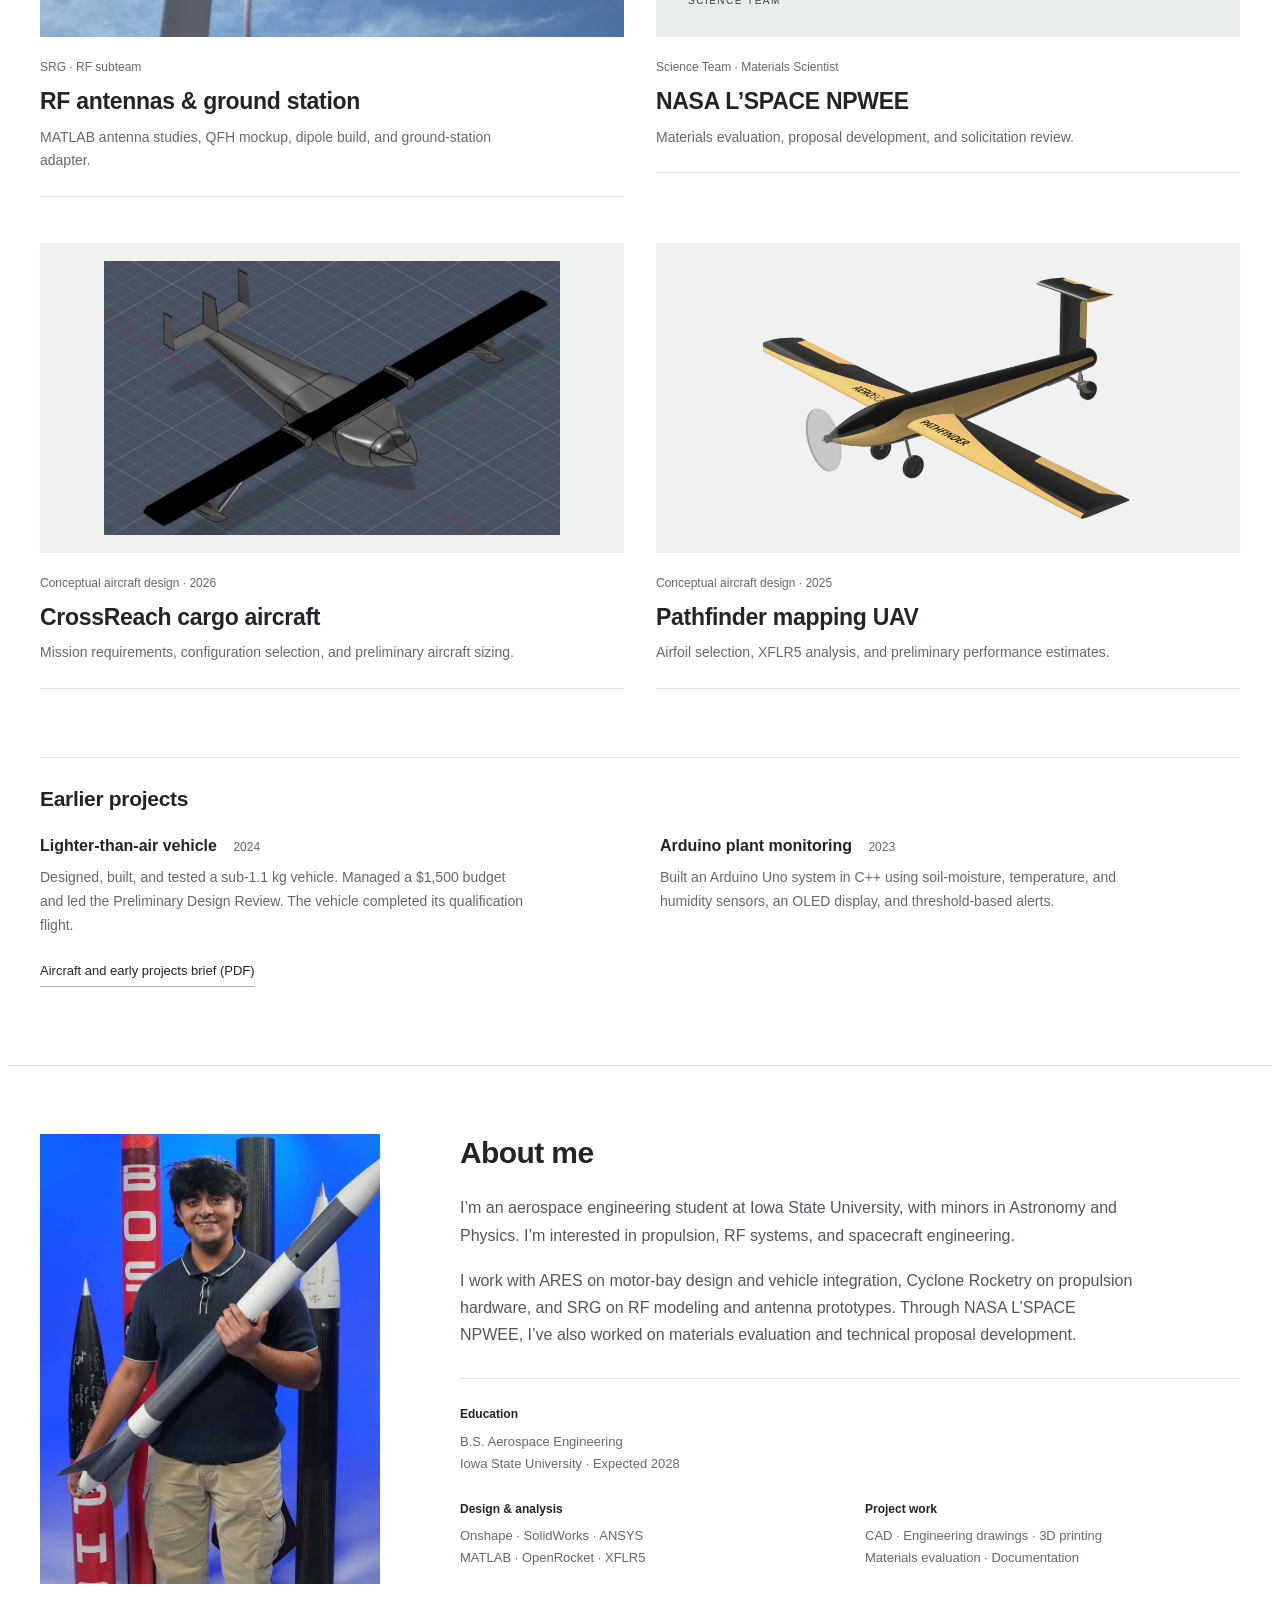
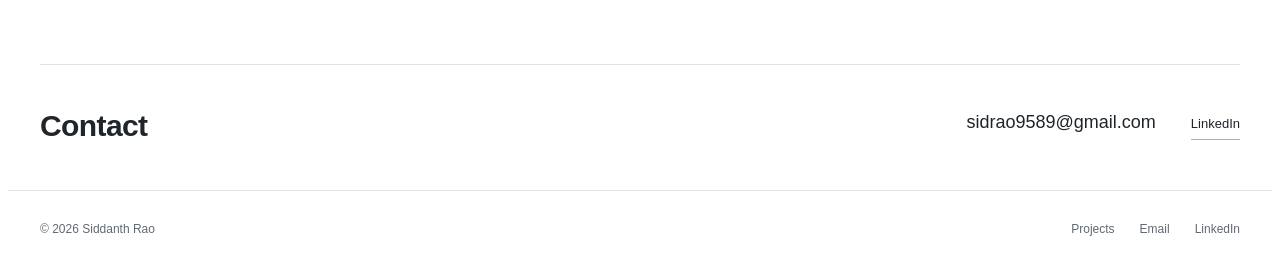
==== commit 9971d0c9: "Redesign portfolio with direct project titles, minimal navigation, rocket-test homepage, and ARES ph" ====
--- a/index.html
+++ b/index.html
@@ -1 +1,4 @@
-<!doctype html><html lang="en"><head><meta charset="utf-8"><meta name="viewport" content="width=device-width,initial-scale=1"><meta name="description" content="Siddanth Rao’s engineering portfolio: rocket propulsion, systems integration, cryogenic materials, and aircraft design at Iowa State University."><meta name="theme-color" content="#f3f2ed"><title>Siddanth Rao | Aerospace Engineering</title><link rel="icon" href="data:image/svg+xml,%3Csvg xmlns='http://www.w3.org/2000/svg' viewBox='0 0 64 64'%3E%3Crect width='64' height='64' rx='12' fill='%23202826'/%3E%3Ctext x='9' y='43' fill='%23f4f2eb' font-size='32' font-family='Arial'%3ESR%3C/text%3E%3C/svg%3E"><link rel="stylesheet" href="style.css"></head><body><a class="skip" href="#work">Skip to projects</a><header><a class="brand" href="#top" aria-label="Siddanth Rao home">SR<span class="brand-dot">.</span></a><nav aria-label="Main navigation"><a href="#work">Selected work</a><a href="#about">About</a><a href="#contact" class="nav-contact">Let’s connect <span>→</span></a></nav></header><main id="top"><section class="hero"><div class="hero-copy"><div class="eyebrow"><span class="dot"></span> SIDDANTH RAO / ENGINEERING PORTFOLIO</div><h1>Engineering<br>with a mission<span>.</span></h1><p class="intro">Aerospace engineering student at Iowa State University, focused on propulsion, thoughtful design, and how systems come together.</p><a class="button" href="#work">Explore my work <span>↓</span></a><div class="hero-meta"><span>IOWA STATE UNIVERSITY</span><span>PROPULSION / SYSTEMS / DESIGN</span></div></div><div class="hero-art"><div class="art-top"><span>DESIGN STUDY / 01</span><span>2026</span></div><img src="assets/project-0.png" alt="CrossReach cargo aircraft CAD design"><div class="art-caption"><div><b>CrossReach</b><span>Humanitarian cargo aircraft concept</span></div><a href="#project-aircraft" aria-label="Explore aircraft projects">↓</a></div></div></section><div class="discipline-strip"><span>01 / PROPULSION</span><span>02 / SYSTEMS INTEGRATION</span><span>03 / AIRCRAFT DESIGN</span></div><section id="work" class="work-section"><div class="section-heading"><div><div class="eyebrow">THE PORTFOLIO</div><h2>Selected work<span> (06)</span></h2></div><p>From component interfaces to mission-level decisions.<br>A closer look at my contributions.</p></div><div class="filters" role="group" aria-label="Filter projects"><button class="active" data-filter="all" aria-pressed="true">All projects <sup>06</sup></button><button data-filter="space" aria-pressed="false">Propulsion & space <sup>04</sup></button><button data-filter="flight" aria-pressed="false">Aircraft <sup>02</sup></button></div><div id="projects"><article id="ares" class="project" data-category="space"><div class="project-visual"><a href="ares.html" class="ares-cover" aria-label="Explore the ARES motor bay project"><div class="eyebrow">ARES / OPERATION SHELLEY</div><div class="cover-views"><div class="cad-crop crop-bay"><img src="assets/ares-motor-bay.png" alt="Isometric CAD view of the motor bay and four fins" loading="lazy"></div><div class="cad-crop crop-aft"><img src="assets/ares-aft-view.png" alt="Aft CAD view showing the central motor opening, radial supports, and four fins" loading="lazy"></div></div><div class="cad-crop crop-vehicle"><img src="assets/ares-vehicle.png" alt="Side view of the complete ARES rocket CAD assembly" loading="lazy"></div><span class="cover-label">MOTOR BAY & VEHICLE INTEGRATION <span>→</span></span></a></div><div class="project-copy"><div class="eyebrow">01 / Propulsion & systems</div><p class="organization">ARES · Operation Shelley</p><h3>Motor bay, from interfaces to assembly</h3><p>Designed the motor bay assembly, including the mount, fins, attachment features, and parts to control movement. Connected component design with the vehicle mass budget and manufacturing interfaces.</p><p class="role">Systems Engineer</p><p class="tools">Onshape · OpenRocket · ANSYS</p><a class="project-page-link" href="ares.html">Explore the ARES project <span>→</span></a></div></article><article id="cyclone" class="project" data-category="space"><div class="project-visual"><img src="assets/cyclone-hardware.webp" alt="Cyclone Rocketry hybrid propulsion hardware, including a machined tank and end components" loading="lazy" style="object-fit:cover;aspect-ratio:1.5"><p style="font-size:11px;color:var(--muted);margin:10px 0 0">Team hardware · Photo courtesy of Cyclone Rocketry</p></div><div class="project-copy"><div class="eyebrow">02 / Propulsion & manufacturing</div><p class="organization">Cyclone Rocketry</p><h3>Supporting hybrid propulsion development</h3><p>Contributing to Cyclone Rocketry’s student-developed hybrid propulsion system and supporting ground equipment. The team’s work spans motor development, in-house manufacturing, and static-fire testing.</p><p class="role">Propulsion Subsystems Engineer · August 2025–Present</p><p class="tools">Fixture design · Engineering drawings · Machining · Test hardware</p><details><summary>Explore project <span>→</span></summary><div class="case-study"><h4>The team’s work</h4><p>Develop a hybrid rocket propulsion system and the ground support equipment needed to test and fly it at IREC. This includes motor hardware, static-fire test equipment, and launch operations.</p><h4>My contribution</h4><p>My contributions include an oxidizer-tank machining fixture, vent-extension redesign, and test-stand modifications to support propulsion manufacturing and testing.</p><h4>Team design</h4><figure style="margin:16px 0"><img src="assets/cyclone-assembly.webp" alt="Side view of the team’s 2025 hybrid propulsion assembly" loading="lazy" style="display:block;width:100%;height:auto;background:#222;padding:12px"><figcaption style="font-size:11px;color:var(--muted);margin-top:8px">Team CAD from the 2025 propulsion overview; shown for project context.</figcaption></figure><h4>Project status</h4><p>Ongoing team propulsion development, with my contributions focused on hardware, manufacturing, and test preparation.</p></div></details></div></article><article class="project" data-category="space"><div class="project-visual"><div class="technical research"><span>NASA L’SPACE / NPWEE</span><strong>Cold conditions.<br>Careful trade-offs.</strong><div class="result"><b>6</b><span>Top 6 of 32<br>team proposals</span></div><small>SELECTABLE · NASA MARSHALL REVIEW</small></div></div><div class="project-copy"><div class="eyebrow">03 / Materials & research</div><p class="organization">NASA L’SPACE NPWEE</p><h3>Materials selection for cryogenic storage</h3><p>Evaluated material options for a cryogenic propellant-storage concept and communicated the selection through proposal writing and technical presentations.</p><p class="role">Science Team · Materials Scientist</p><p class="tools">Materials trade study · Technical proposal · Review</p><details><summary>Explore project <span>→</span></summary><div class="case-study"><h4>The challenge</h4><p>Respond to a NASA Marshall Space Flight Center mission need with a multidisciplinary cryogenic propellant-storage technology proposal.</p><h4>My contribution</h4><p>Conducted a materials trade study covering cryogenic compatibility, thermal performance, density, structural properties, and manufacturability. Authored the materials section and presented findings to the team and review panel.</p><h4>Design decision</h4><p>Compared aluminum alloys, copper, and stainless steel; selected 6061 aluminum for the prototype concept.</p><h4>Outcome</h4><p>The team proposal ranked in the Top 6 of 32 and was rated selectable by NASA Marshall Space Flight Center. Separately, I served as a solicitation review panel chair, following formal review protocols and documenting strengths and weaknesses.</p></div></details></div></article><article id="srg" class="project" data-category="space"><div class="project-visual"><a class="rf-cover" href="srg.html" aria-label="Explore SRG RF and ground station work"><div class="eyebrow">SRG / RF SUBTEAM</div><div class="rf-cover-images"><img src="assets/srg-dipole-field-test.webp" alt="Dipole antenna held outdoors during the SRG test day" loading="lazy"><img src="assets/srg-qfh-gain-3d.webp" alt="MATLAB simulated three-dimensional antenna gain pattern" loading="lazy"></div><span class="cover-label">ANTENNAS / MODELING / GROUND STATION <span>→</span></span></a></div><div class="project-copy"><div class="eyebrow">04 / RF & space systems</div><p class="organization">SRG · RF subteam</p><h3>From antenna models to field testing</h3><p>Working with the RF subteam on antenna modeling, dipole prototyping, and a ground-station adapter concept. Connecting MATLAB studies and a QFH mockup with hands-on assembly and team testing.</p><p class="role">RF Subteam</p><p class="tools">MATLAB · CAD · Antenna prototyping · Test setup</p><a class="project-page-link" href="srg.html">Explore the SRG project <span>→</span></a></div></article><article class="project" data-category="flight"><div class="project-visual"><img src="assets/project-0.png" alt="CAD rendering of the CrossReach humanitarian cargo aircraft" loading="lazy"></div><div class="project-copy"><div class="eyebrow">05 / Aircraft design</div><p class="organization">CrossReach · Mezek</p><h3>Humanitarian cargo aircraft</h3><p>Developed an aircraft concept for delivering medical supplies to remote regions with limited infrastructure.</p><p class="role">Conceptual Design · 2026</p><p class="tools">Mission requirements · Aircraft sizing · Configuration trades</p><details><summary>Explore project <span>→</span></summary><div class="case-study"><h4>Mission</h4><p>Deliver medical supplies to remote and infrastructure-limited regions.</p><h4>My contribution</h4><p>Translated mission requirements into payload, range, and cruise parameters. Selected and justified aerodynamic configuration and airfoil choice, and performed preliminary performance analysis for aircraft sizing.</p><h4>Deliverables</h4><p>Mission profile, client use case, conceptual architecture, and aircraft design documentation.</p><h4>Project status</h4><p>Conceptual design, supported by preliminary sizing and performance analysis.</p></div></details></div></article><article class="project" data-category="flight"><div class="project-visual"><img src="assets/project-1.png" alt="Rendering of the Pathfinder fixed-wing mapping UAV" loading="lazy"></div><div class="project-copy"><div class="eyebrow">06 / Aircraft design</div><p class="organization">AeroScan · Pathfinder</p><h3>Low-cost terrain mapping UAV</h3><p>Explored a fixed-wing UAV for terrain mapping, with low-speed efficiency and rural field operations as central design considerations.</p><p class="role">Conceptual Design · 2025</p><p class="tools">XFLR5 · Aerodynamics · Mission analysis</p><details><summary>Explore project <span>→</span></summary><div class="case-study"><h4>Mission</h4><p>Provide low-cost terrain mapping and geospatial data collection from a fixed-wing UAV.</p><h4>Design targets</h4><p>Benchmarked existing LiDAR UAV systems to establish targets of 91 minutes endurance and 102 km range, with a 17 m/s cruise condition.</p><h4>My contribution</h4><p>Selected rectangular wing geometry and a Clark Y airfoil. Used XFLR5 to evaluate lift characteristics and drag polar. Evaluated dirt-road takeoff and landing, with preliminary distances of 170–236 m.</p><h4>Project status</h4><p>Conceptual design and preliminary analysis. Endurance and range are design targets; runway distances are preliminary estimates.</p></div></details></div></article></div><div id="project-aircraft"></div><a class="text-link" href="assets/aircraft-project-brief.pdf" target="_blank" rel="noopener">Open original aircraft & early projects brief (PDF) →</a></section><section class="earlier"><div class="eyebrow">EARLIER EXPLORATIONS</div><div class="earlier-grid"><h2>Building the<br>foundation.</h2><div><h3>Lighter-than-air vehicle <span>2024</span></h3><p>Designed, built, and tested a sub-1.1 kg vehicle. Balanced buoyancy and mass distribution, managed a $1,500 project budget, and led the Preliminary Design Review. The project culminated in a successful qualification flight.</p></div><div><h3>Smart plant monitoring <span>2023</span></h3><p>Built an Arduino Uno system in C++ integrating soil moisture, temperature, and humidity sensing, an OLED display, and threshold-based LED and buzzer alerts.</p></div></div></section><section id="about" class="about"><div><div class="eyebrow">BEHIND THE WORK</div><h2>Curious about propulsion.<br>Focused on the details.</h2></div><div><p>I’m Siddanth, an aerospace engineering student at Iowa State University, with minors in Astronomy and Physics. My interests center on rocket propulsion and the engineering decisions that connect individual components to a working system.</p><p>Through ARES, Cyclone Rocketry, SRG, and NASA L’SPACE, I’ve worked across CAD, manufacturing support, materials selection, RF prototyping, technical documentation, and safety. I’m continuing to build my understanding through design, analysis, and team projects.</p><div class="skills"><div><h3>Design & analysis</h3><p>Onshape · SolidWorks · ANSYS<br>OpenRocket · XFLR5 · MATLAB</p></div><div><h3>Build & communicate</h3><p>3D printing · Engineering drawings<br>Materials trades · SOPs · Design reviews</p></div></div></div></section><section id="contact" class="contact"><div class="eyebrow">NEXT CONVERSATION</div><h2>Let’s talk engineering<span>.</span></h2><p>Interested in propulsion, aerospace systems, or a project you see here? Get in touch.</p><a href="mailto:sidrao9589@gmail.com" class="contact-email">sidrao9589@gmail.com <span>→</span></a><a class="linkedin" href="https://www.linkedin.com/in/siddanth-rao-95852024b" target="_blank" rel="noopener">Connect on LinkedIn →</a></section></main><footer><span>© 2026 Siddanth Rao</span><span>AEROSPACE ENGINEERING / IOWA STATE</span><a href="#top">Back to top ↑</a></footer><script src="script.js"></script></body></html>+<!doctype html><html lang="en"><head><meta charset="utf-8"><meta name="viewport" content="width=device-width,initial-scale=1"><meta name="description" content="Siddanth Rao — aerospace engineering student at Iowa State University. Projects in propulsion, RF systems, mechanical design, and aircraft design."><meta name="theme-color" content="#ffffff"><title>Siddanth Rao | Engineering Portfolio</title><link rel="stylesheet" href="style.css"></head><body class="home-page"><a class="skip" href="#main">Skip to content</a><header class="site-header"><a class="brand" href="index.html">Siddanth Rao</a><nav aria-label="Main navigation"><a href="index.html#work">Projects</a><a href="index.html#about">About</a><a href="index.html#contact">Contact</a></nav></header><main id="main"><section id="top" class="hero"><img class="hero-background" src="assets/rocket-test-background.webp" alt="" width="2048" height="1365" fetchpriority="high"><div class="hero-shade"></div><div class="hero-content"><p class="hero-label">ENGINEERING PORTFOLIO</p><h1>Siddanth Rao</h1><p class="hero-study">Aerospace Engineering<br>Iowa State University</p><p class="hero-interests">Propulsion · RF systems · Mechanical design</p><a class="hero-link" href="#work">View projects <span aria-hidden="true">↓</span></a></div></section>
+<section id="work" class="projects-section"><div class="section-heading"><h2>Projects</h2><p>Student teams and aircraft design projects.</p></div><div class="project-grid"><article class="project-card" id="ares"><a class="card-link" href="ares.html"><div class="home-cad"><div class="cad-crop crop-aft"><img src="assets/ares-aft-view.png" alt="ARES motor bay viewed from the aft end" loading="lazy"></div></div><div class="card-copy"><p class="card-meta">ARES · Systems Engineer</p><h3>ARES motor bay</h3><p>Motor bay CAD, component interfaces, mass budget, and structural analysis.</p></div></a></article><article class="project-card" id="cyclone"><a class="card-link" href="cyclone.html"><div class="card-media"><img src="assets/cyclone-hardware.webp" alt="Cyclone Rocketry machined propulsion hardware" loading="lazy"></div><div class="card-copy"><p class="card-meta">Cyclone Rocketry · Propulsion Subsystems Engineer</p><h3>Hybrid propulsion hardware</h3><p>Oxidizer-tank fixture, vent-extension redesign, and test-stand modifications.</p></div></a></article><article class="project-card" id="srg"><a class="card-link" href="srg.html"><div class="card-media rf-thumb"><img src="assets/srg-dipole-field-test.webp" alt="Dipole antenna during the SRG outdoor testing day" loading="lazy"></div><div class="card-copy"><p class="card-meta">SRG · RF subteam</p><h3>RF antennas & ground station</h3><p>MATLAB antenna studies, QFH mockup, dipole build, and ground-station adapter.</p></div></a></article><article class="project-card" id="lspace"><a class="card-link" href="lspace.html"><div class="document-cover"><span class="cover-note">NASA L’SPACE / NPWEE</span><div><span class="document-line"></span><p>Materials evaluation<br>& proposal development</p></div><span class="cover-note">SCIENCE TEAM</span></div><div class="card-copy"><p class="card-meta">Science Team · Materials Scientist</p><h3>NASA L’SPACE NPWEE</h3><p>Materials evaluation, proposal development, and solicitation review.</p></div></a></article><article class="project-card" id="crossreach"><a class="card-link" href="crossreach.html"><div class="card-media render"><img src="assets/project-0.png" alt="CrossReach conceptual cargo aircraft CAD render" loading="lazy"></div><div class="card-copy"><p class="card-meta">Conceptual aircraft design · 2026</p><h3>CrossReach cargo aircraft</h3><p>Mission requirements, configuration selection, and preliminary aircraft sizing.</p></div></a></article><article class="project-card" id="pathfinder"><a class="card-link" href="pathfinder.html"><div class="card-media render"><img src="assets/project-1.png" alt="Pathfinder fixed-wing mapping UAV render" loading="lazy"></div><div class="card-copy"><p class="card-meta">Conceptual aircraft design · 2025</p><h3>Pathfinder mapping UAV</h3><p>Airfoil selection, XFLR5 analysis, and preliminary performance estimates.</p></div></a></article></div><div class="early-projects"><h3>Earlier projects</h3><div class="early-grid"><div><h4>Lighter-than-air vehicle <span>2024</span></h4><p>Designed, built, and tested a sub-1.1 kg vehicle. Managed a $1,500 budget and led the Preliminary Design Review. The vehicle completed its qualification flight.</p></div><div><h4>Arduino plant monitoring <span>2023</span></h4><p>Built an Arduino Uno system in C++ using soil-moisture, temperature, and humidity sensors, an OLED display, and threshold-based alerts.</p></div></div><a class="text-link" href="assets/aircraft-project-brief.pdf" target="_blank" rel="noopener">Aircraft and early projects brief (PDF)</a></div></section>
+<section id="about" class="about-section"><div class="about-photo"><img src="assets/siddanth-ares.webp" alt="Siddanth Rao holding a rocket with the ARES team’s rockets behind him" loading="lazy" width="998" height="1100"></div><div class="about-copy"><h2>About me</h2><p>I’m an aerospace engineering student at Iowa State University, with minors in Astronomy and Physics. I’m interested in propulsion, RF systems, and spacecraft engineering.</p><p>I work with ARES on motor-bay design and vehicle integration, Cyclone Rocketry on propulsion hardware, and SRG on RF modeling and antenna prototypes. Through NASA L’SPACE NPWEE, I’ve also worked on materials evaluation and technical proposal development.</p><dl class="about-facts"><div><dt>Education</dt><dd>B.S. Aerospace Engineering<br>Iowa State University · Expected 2028</dd></div><div><dt>Design & analysis</dt><dd>Onshape · SolidWorks · ANSYS<br>MATLAB · OpenRocket · XFLR5</dd></div><div><dt>Project work</dt><dd>CAD · Engineering drawings · 3D printing<br>Materials evaluation · Documentation</dd></div></dl></div></section>
+<section id="contact" class="contact-section"><h2>Contact</h2><div><a class="contact-email" href="mailto:sidrao9589@gmail.com">sidrao9589@gmail.com</a><a class="text-link" href="https://www.linkedin.com/in/siddanth-rao-95852024b" target="_blank" rel="noopener">LinkedIn</a></div></section></main><footer><span>© 2026 Siddanth Rao</span><a href="index.html#work">Projects</a><a href="mailto:sidrao9589@gmail.com">Email</a><a href="https://www.linkedin.com/in/siddanth-rao-95852024b" target="_blank" rel="noopener">LinkedIn</a></footer></body></html>
--- a/style.css
+++ b/style.css
@@ -1,10 +1,10 @@
-@import url('https://fonts.googleapis.com/css2?family=DM+Sans:wght@400;450;500;550;600;650;700&family=Space+Grotesk:wght@400;500;600;700&display=swap');
-:root{--paper:#f3f2ed;--ink:#202826;--muted:#626964;--orange:#c9512e;--line:#d5d8ce;--mono:ui-monospace,SFMono-Regular,Consolas,monospace}*{box-sizing:border-box}html{scroll-behavior:smooth;scroll-padding-top:100px}body{margin:0;background:var(--paper);color:var(--ink);font:16px/1.65 'DM Sans',Arial,sans-serif}a{color:inherit;text-decoration:none}button{font:inherit;cursor:pointer}a:focus-visible,button:focus-visible,summary:focus-visible{outline:3px solid var(--orange);outline-offset:6px}.skip{position:fixed;left:20px;top:-100px;background:white;padding:10px;z-index:5}.skip:focus{top:10px}header{max-width:1440px;margin:auto;padding:24px 6%;display:flex;align-items:center;justify-content:space-between;border-bottom:1px solid var(--line)}.brand{font-family:'Space Grotesk',Arial,sans-serif;font-size:32px;letter-spacing:-3px;font-weight:700}.brand-dot{color:var(--orange)}nav{display:flex;align-items:center;gap:36px;font-size:14px}nav a:hover,.text-link:hover{color:var(--orange)}.nav-contact{border-bottom:1px solid var(--ink);padding-bottom:4px}.nav-contact span{margin-left:16px}main{max-width:1440px;margin:auto}.hero{padding:78px 6% 60px;display:grid;grid-template-columns:1.12fr 1fr;gap:45px;align-items:center}.eyebrow{font:11px/1.7 var(--mono);letter-spacing:1.5px;font-weight:500}.dot{display:inline-block;width:7px;height:7px;border-radius:50%;background:var(--orange);margin-right:8px}h1,h2,h3{font-family:'Space Grotesk',Arial,sans-serif;font-weight:500}h1{font-size:clamp(48px,5.4vw,78px);line-height:1.04;letter-spacing:-4px;margin:25px 0}h1>span,.contact h2>span{color:var(--orange)}.intro{max-width:455px;font-size:17px;color:var(--muted);line-height:1.75;margin-bottom:28px}.button{display:inline-flex;align-items:center;gap:36px;background:var(--ink);color:var(--paper);padding:14px 22px;font-size:14px}.button:hover{background:var(--orange)}.hero-meta{display:flex;gap:24px;font:9px var(--mono);letter-spacing:1px;margin-top:48px;color:var(--muted)}.hero-art{background:#dce0d9;padding:22px 23px 18px;position:relative;transform:rotate(-2deg)}.art-top{display:flex;justify-content:space-between;font:10px var(--mono);letter-spacing:1px}.hero-art img{width:100%;aspect-ratio:1.25;object-fit:contain;mix-blend-mode:multiply;display:block}.art-caption{display:flex;justify-content:space-between;border-top:1px solid #aeb5ab;padding-top:14px;align-items:center}.art-caption b{display:block;font:500 20px 'Space Grotesk',Arial,sans-serif}.art-caption span{display:block;font-size:11px;color:#4a544b;margin-top:3px}.art-caption a{font-size:30px}.discipline-strip{display:flex;justify-content:space-between;padding:22px 6%;border-block:1px solid var(--line);font:10px var(--mono);letter-spacing:1.2px}.work-section{padding:80px 6%}.section-heading{display:flex;justify-content:space-between;align-items:end;gap:20px}h2{font-size:42px;letter-spacing:-1.8px;line-height:1.17;margin:14px 0 0}.section-heading h2 span{font:16px var(--mono);color:var(--muted);letter-spacing:0}.section-heading>p{font-size:13px;color:var(--muted);margin:0 0 6px}.filters{display:flex;gap:6px;margin:30px 0 15px;border-bottom:1px solid var(--line);padding-bottom:18px;flex-wrap:wrap}.filters button{border:1px solid transparent;background:none;padding:8px 17px;font-size:12px;color:var(--muted)}.filters button.active{background:var(--ink);color:white}.filters sup{font:9px var(--mono);margin-left:8px}.project{display:grid;grid-template-columns:1fr 1fr;gap:7%;padding:42px 0;border-bottom:1px solid var(--line);align-items:start}.project[hidden]{display:none}.project-visual{position:sticky;top:24px}.project-visual>img{display:block;width:100%;aspect-ratio:1.22;object-fit:contain;background:#e8e9e3}.project-copy>.eyebrow{color:var(--orange);letter-spacing:1px}.organization{font-size:12px;color:var(--muted);margin:12px 0 8px}.project h3{font-size:31px;line-height:1.18;letter-spacing:-1px;margin:0 0 18px}.project-copy>p:not(.organization):not(.tools):not(.role){color:var(--muted);font-size:14px}.role{font-size:12px;font-weight:600;margin:22px 0 3px}.tools{font:10px/1.8 var(--mono);color:var(--muted)}details{margin-top:24px}summary{list-style:none;cursor:pointer;border-top:1px solid var(--line);padding-top:13px;display:flex;justify-content:space-between;font-size:13px}summary::-webkit-details-marker{display:none}summary>span{font-size:18px}details[open] summary>span{transform:rotate(90deg)}.case-study{padding:8px 0}.case-study h4{font-size:13px;margin:20px 0 5px}.case-study p{font-size:13px;color:var(--muted);margin:0}.technical{aspect-ratio:1.22;background:#29372f;color:#f1f2e9;padding:32px;display:flex;flex-direction:column;position:relative;overflow:hidden;background-image:linear-gradient(#ffffff08 1px,transparent 1px),linear-gradient(90deg,#ffffff08 1px,transparent 1px);background-size:30px 30px}.technical>span,.technical small{font:9px var(--mono);letter-spacing:1.5px}.technical strong{font:500 clamp(28px,3vw,42px)/1.15 'Space Grotesk',Arial,sans-serif;letter-spacing:-1px;margin-top:40px}.technical small{margin-top:auto;position:relative}.assembly{display:flex;gap:8px;transform:rotate(-20deg);margin:28px 0 22px;align-self:center}.assembly i{height:28px;width:52px;border:1px solid #b4bd9a;border-radius:50%;box-shadow:0 14px 0 -1px #29372f,0 15px 0 0 #b4bd9a}.pale{background:#e4e4d9;color:#28332d;background-image:linear-gradient(#28332d08 1px,transparent 1px),linear-gradient(90deg,#28332d08 1px,transparent 1px)}.wordmarks{font:10px var(--mono);letter-spacing:1px;margin-top:auto;margin-bottom:32px}.research{background:#ddd0bb;color:#302d27}.result{display:flex;gap:18px;align-items:center;margin:20px 0}.result b{font:64px/1 'Space Grotesk',Arial,sans-serif}.result span{font:11px/1.5 var(--mono)}.text-link{display:inline-block;margin-top:26px;font-size:12px;border-bottom:1px solid var(--ink);padding-bottom:4px}.earlier{padding:50px 6% 65px;background:#e8e9e1}.earlier-grid{display:grid;grid-template-columns:.9fr 1fr 1fr;gap:45px;margin-top:10px}.earlier h2{font-size:34px}.earlier h3{font-size:18px;line-height:1.4}.earlier h3 span{display:block;color:var(--muted);font:10px var(--mono);margin-top:7px}.earlier p{font-size:13px;color:var(--muted)}.about{display:grid;grid-template-columns:1fr 1fr;gap:7%;padding:85px 6%}.about h2{font-size:37px}.about>div>p{font-size:15px;color:var(--muted);margin:0 0 18px}.skills{display:grid;grid-template-columns:1fr 1fr;gap:20px;border-top:1px solid var(--line);margin-top:30px;padding-top:12px}.skills h3{font-size:14px}.skills p{font:11px/1.9 var(--mono);color:var(--muted)}.contact{background:var(--ink);color:var(--paper);padding:64px 6% 70px}.contact>.eyebrow{color:#b4c0af}.contact h2{font-size:clamp(36px,4.4vw,62px);letter-spacing:-2px}.contact p{font-size:14px;color:#b9c1b8;margin:23px 0}.contact-email{font-size:clamp(19px,2.5vw,33px);border-bottom:1px solid #747e73;padding-bottom:10px;display:inline-block}.contact-email span{margin-left:35px;color:#e38159}.linkedin{display:block;margin-top:28px;font-size:12px;color:#c1c9bc}footer{max-width:1440px;margin:auto;display:flex;justify-content:space-between;padding:25px 6%;font:9px var(--mono);color:var(--muted);gap:20px}@media(min-width:1500px){body{border-inline:1px solid var(--line);max-width:1440px;margin:auto}}@media(max-width:850px){.hero{gap:25px;padding-top:55px}h1{font-size:55px;letter-spacing:-3px}.hero-meta{flex-direction:column;gap:10px}.technical{padding:22px}.technical strong{margin-top:28px;font-size:30px}.assembly{margin:30px 0}.technical small{font-size:8px}.research .result{margin:12px 0}.result b{font-size:44px}.earlier-grid{gap:25px}.earlier h2{font-size:29px}}@media(max-width:620px){header{padding:16px 6%}nav{gap:18px;font-size:12px}.brand{font-size:28px}.nav-contact span{display:none}.hero{grid-template-columns:1fr;padding-top:45px;gap:42px;padding-bottom:40px}h1{font-size:59px}.intro{font-size:16px}.hero-meta{margin-top:26px;flex-direction:row;gap:15px;font-size:8px}.hero-art{margin:0 7px}.hero-art img{aspect-ratio:1.5}.discipline-strip{font-size:8px;letter-spacing:0;gap:20px}.work-section{padding-top:50px}.section-heading{display:block}.section-heading>p{margin-top:15px}.section-heading h2{font-size:36px}.filters{gap:0}.filters button{font-size:11px;padding:8px 10px}.filters sup{margin-left:3px}.project{grid-template-columns:1fr;gap:25px;padding:30px 0}.project-visual{position:static}.technical,.project-visual>img{aspect-ratio:1.4}.technical strong{font-size:38px;margin-top:25px}.technical{padding:26px}.assembly{margin-top:26px}.project h3{font-size:30px}.technical small{font-size:9px}.research .result{margin:16px 0}.result b{font-size:58px}.earlier-grid,.about{grid-template-columns:1fr;gap:20px}.earlier-grid h2 br{display:none}.earlier-grid h3{margin:15px 0 8px}.about{padding-block:55px;gap:28px}.about h2{font-size:34px}.contact{padding-block:48px}.contact h2{font-size:39px}.contact-email span{margin-left:12px}footer{flex-wrap:wrap;font-size:8px}footer>span:nth-child(2){display:none}}@media(prefers-reduced-motion:reduce){html{scroll-behavior:auto}}
-/* ARES project: CAD images retain original pixels; viewports trim blank margins. */
-.cad-crop{position:relative;overflow:hidden;background:white}.cad-crop img{display:block;max-width:none;position:absolute;height:auto}.crop-vehicle{aspect-ratio:5}.crop-vehicle img{width:127.8462%;left:-14.1538%;top:-183.4615%}.crop-bay{aspect-ratio:492/1000}.crop-bay img{width:258.1301%;left:-80.2846%;top:-6.7%}.crop-aft{aspect-ratio:1007/1008}.crop-aft img{width:139.424%;left:-25.5214%;top:-11.1111%}.ares-cover{display:block;background:white;padding:24px 24px 18px}.ares-cover>.eyebrow{color:var(--muted);font-size:9px}.cover-views{display:grid;grid-template-columns:.7fr 1fr;gap:16px;align-items:center;padding:22px 16px 26px}.cover-views .crop-bay{max-height:245px;width:100%}.cover-views .crop-aft{width:100%}.cover-label{display:flex;justify-content:space-between;border-top:1px solid var(--line);padding-top:14px;margin-top:20px;font:9px/1.6 var(--mono);letter-spacing:1px}.project-page-link{margin-top:24px;padding-top:13px;border-top:1px solid var(--line);font-size:13px;display:flex;justify-content:space-between}.project-page-link:hover{color:var(--orange)}.case-intro{padding:40px 6% 45px}.back-link{display:inline-block;font-size:12px;color:var(--muted);margin-bottom:45px}.case-intro h1{font-size:clamp(48px,5.8vw,80px);margin:22px 0}.case-lead{font-size:18px;line-height:1.7;color:var(--muted);max-width:720px}.case-meta{display:grid;grid-template-columns:1.1fr .8fr 1.1fr .8fr;gap:25px;border-top:1px solid var(--line);padding-top:22px;margin-top:34px}.case-meta dt{font:9px var(--mono);color:var(--muted);letter-spacing:1px}.case-meta dd{margin:10px 0 0;font-size:12px}.vehicle-banner{margin:0 6%;padding:28px 40px 20px;background:white}.vehicle-banner .cad-crop{margin:45px 0 30px}.vehicle-banner figcaption{font-size:11px;color:var(--muted)}.case-narrative{padding:75px 6%;display:grid;grid-template-columns:.85fr 1.15fr;gap:8%}.case-narrative>div>p{font-size:16px;color:var(--muted);margin:0 0 18px}.case-narrative h2{font-size:40px}.cad-gallery{padding:45px 6% 55px;background:#e8e9e1}.cad-gallery-grid{display:grid;grid-template-columns:1fr 1fr;gap:28px;margin-top:30px}.cad-gallery-grid figure{margin:0}.gallery-image{height:450px;background:white;display:flex;align-items:center;justify-content:center;padding:30px}.gallery-image .crop-bay{height:100%;width:auto}.gallery-image .crop-aft{width:100%;max-width:370px}.cad-gallery-grid figcaption{padding-top:16px}.cad-gallery-grid figcaption b{font:11px var(--mono);display:block}.cad-gallery-grid figcaption span{display:block;font-size:12px;color:var(--muted);margin-top:8px}.note-stack>div{border-top:1px solid var(--line);padding:15px 0}.note-stack h3{font-size:20px;margin:0 0 8px}.note-stack p{font-size:14px;color:var(--muted);margin:0}.documents-section{padding:15px 6% 75px}.document-context{max-width:740px;font-size:13px;color:var(--muted);margin:22px 0 30px}.document-grid{display:grid;grid-template-columns:1fr 1fr;gap:28px}.document-card{border:1px solid var(--line);background:#eeeee7;display:flex;flex-direction:column}.document-card:hover{border-color:var(--orange)}.document-preview{height:340px;background:#e1e3da;display:flex;align-items:center;justify-content:center;padding:20px;overflow:hidden}.document-preview img{display:block;max-width:100%;max-height:100%;object-fit:contain;box-shadow:0 4px 15px #20282612}.document-description{padding:24px}.document-description h3{font-size:23px;line-height:1.3;margin:12px 0}.document-description h3 span{color:var(--orange)}.document-description p{font-size:13px;color:var(--muted);margin-bottom:0}.case-outro{background:var(--ink);color:var(--paper);padding:50px 6%;display:flex;gap:20px;justify-content:space-between;align-items:center}.case-outro .button{background:var(--paper);color:var(--ink)}.case-outro h2{font-size:35px}@media(max-width:850px){.gallery-image{height:360px}.document-preview{height:280px}.cover-views{padding-inline:0}.case-meta{grid-template-columns:1fr 1fr}.case-narrative{gap:5%}}@media(max-width:620px){.case-intro{padding-top:25px}.back-link{margin-bottom:30px}.case-intro h1{font-size:49px;letter-spacing:-2.6px}.case-lead{font-size:16px}.vehicle-banner{padding:20px}.vehicle-banner .eyebrow{font-size:9px}.vehicle-banner .cad-crop{margin:26px 0}.case-narrative{padding-block:45px;grid-template-columns:1fr;gap:25px}.case-narrative h2{font-size:34px}.case-narrative h2 br{display:none}.case-narrative>div>p{font-size:14px}.cad-gallery h2{font-size:32px}.cad-gallery-grid,.document-grid{grid-template-columns:1fr}.gallery-image{height:380px}.cad-gallery-grid{gap:30px}.documents-section{padding-top:10px}.documents-section h2{font-size:33px}.document-preview{height:320px}.case-outro{flex-direction:column;align-items:start}.case-outro h2{font-size:30px}.cover-views .crop-bay{max-height:270px}.ares-cover{padding:24px}.case-meta{gap:20px}.case-meta dd{font-size:11px}}
-.cover-views .crop-bay{width:min(100%,120px);max-height:none;justify-self:center}
-
-/* SRG RF project */
-.rf-cover{display:block;background:#e5e8e1;padding:24px 24px 18px}.rf-cover>.eyebrow{font-size:9px;color:var(--muted)}.rf-cover-images{display:grid;grid-template-columns:1fr 1fr;gap:14px;margin-top:20px;align-items:center}.rf-cover-images img{display:block;width:100%;height:280px;object-fit:contain;background:#f5f5f5}.rf-cover-images img:first-child{object-fit:cover;object-position:center 35%}.rf-intro{padding-top:20px;padding-bottom:55px}.rf-section{padding:55px 6% 65px}.rf-tinted{background:#e8e9e1}.rf-section-lead{max-width:800px;font-size:15px;color:var(--muted);margin:24px 0 30px}.rf-figure{margin:0;min-width:0}.rf-figure>a{display:block}.rf-figure figcaption{padding-top:15px}.rf-figure figcaption b{display:block;font:11px/1.7 var(--mono);text-transform:uppercase;letter-spacing:.5px}.rf-figure figcaption span{display:block;font-size:12px;color:var(--muted);margin-top:6px;max-width:650px}.rf-sketch img{display:block;width:100%;height:auto}.rf-decisions{display:grid;grid-template-columns:repeat(3,1fr);gap:30px;margin-top:32px}.rf-decisions>div{border-top:1px solid #c8cec2;padding-top:10px}.rf-decisions h3{font-size:18px;margin:10px 0}.rf-decisions p{font-size:13px;color:var(--muted);margin:0}.rf-model-grid,.rf-build-grid{display:grid;grid-template-columns:repeat(2,minmax(0,1fr));gap:32px 28px}.rf-image-panel{height:350px;padding:20px;background:#f5f5f5;display:flex!important;align-items:center;justify-content:center}.rf-image-panel img{display:block;width:100%;height:100%;object-fit:contain}.rf-note{font-size:12px;line-height:1.8;color:var(--muted);border-left:2px solid var(--orange);padding-left:16px;margin:30px 0}.rf-mockup{display:grid;grid-template-columns:1fr 1fr;gap:8%;align-items:center;margin-top:40px}.rf-mockup .rf-image-panel{height:460px}.rf-mockup h3{font-size:30px;line-height:1.2;letter-spacing:-1px;margin:16px 0}.rf-mockup p{font-size:15px;color:var(--muted)}.rf-photo-panel{height:490px;display:flex!important;align-items:center;justify-content:center;background:#d8ddd3;overflow:hidden}.rf-photo-panel img{display:block;width:100%;height:100%;object-fit:contain}.rf-cover:hover .cover-label{color:var(--orange)}
-@media(max-width:850px){.rf-cover{padding:20px}.rf-cover-images{gap:10px}.rf-cover-images img{height:220px}.rf-image-panel{height:290px;padding:15px}.rf-photo-panel{height:410px}.rf-decisions{gap:20px}}
-@media(max-width:620px){.rf-section{padding-block:40px}.rf-section h2{font-size:33px}.rf-intro{padding-top:0;padding-bottom:35px}.rf-section-lead{font-size:14px}.rf-cover-images img{height:260px}.rf-model-grid,.rf-build-grid,.rf-mockup,.rf-decisions{grid-template-columns:1fr}.rf-image-panel{height:320px}.rf-photo-panel{height:auto;max-height:none;padding:0 12px}.rf-photo-panel img{height:auto;max-height:560px}.rf-mockup{gap:25px}.rf-mockup .rf-image-panel{height:390px}.rf-decisions{gap:22px}.rf-page header nav{gap:12px}.rf-page header nav a{font-size:11px}.rf-page .case-intro h1{font-size:48px}}
+:root{--ink:#20252a;--muted:#626972;--line:#dfe2e5;--paper:#fff;--soft:#f4f5f5;--accent:#a65f35;--mono:ui-monospace,SFMono-Regular,Consolas,monospace}*{box-sizing:border-box}html{scroll-behavior:smooth;scroll-padding-top:32px}body{margin:0;color:var(--ink);background:var(--paper);font:16px/1.7 -apple-system,BlinkMacSystemFont,"Segoe UI",Arial,sans-serif}a{color:inherit;text-decoration:none}a:focus-visible,button:focus-visible{outline:2px solid var(--accent);outline-offset:5px}img{max-width:100%}h1,h2,h3,h4,p,figure{margin-top:0}h1,h2,h3,h4{line-height:1.25;font-weight:550}h1{letter-spacing:-1.6px}h2{font-size:30px;letter-spacing:-.6px}h3{font-size:21px;letter-spacing:-.3px}p{margin-bottom:18px}.skip{position:fixed;top:-100px;left:20px;background:white;color:#111;padding:10px;z-index:10}.skip:focus{top:12px}.site-header{max-width:1264px;min-height:78px;padding:22px 32px;margin:auto;display:flex;justify-content:space-between;align-items:center;gap:24px}.brand{font-size:19px;font-weight:600;letter-spacing:-.4px}.site-header nav{display:flex;gap:30px;font-size:14px;color:#454b53}.site-header a:hover,footer a:hover,.text-link:hover{color:var(--accent)}.hero{height:610px;min-height:520px;position:relative;background:#18120e;color:#fff;overflow:hidden}.hero-background{position:absolute;inset:0;width:100%;height:100%;object-fit:cover;object-position:center 52%}.hero-shade{position:absolute;inset:0;background:linear-gradient(90deg,rgba(0,0,0,.83) 0%,rgba(0,0,0,.57) 36%,rgba(0,0,0,.08) 75%),linear-gradient(0deg,rgba(0,0,0,.24),transparent 60%)}.hero-content{position:relative;max-width:1264px;margin:auto;padding:105px 32px 80px}.hero-label{font-size:11px;letter-spacing:2px;font-weight:500;color:#d0ccc8;margin-bottom:27px}.hero h1{font-size:clamp(52px,6.3vw,82px);font-weight:500;line-height:1.08;margin:0 0 27px;letter-spacing:-2.6px}.hero-study{font-size:21px;line-height:1.55;margin-bottom:23px;color:#f0efed}.hero-interests{font-size:14px;color:#d3cec9;margin-bottom:35px}.hero-link{font-size:14px;display:inline-flex;gap:35px;padding-bottom:8px;border-bottom:1px solid #c1b9b2}.hero-link:hover{border-color:white}.projects-section{max-width:1264px;margin:auto;padding:78px 32px}.section-heading{display:flex;justify-content:space-between;align-items:baseline;gap:30px;margin-bottom:32px}.section-heading h2{margin:0}.section-heading>p{font-size:13px;color:var(--muted);margin:0}.project-grid{display:grid;grid-template-columns:repeat(2,minmax(0,1fr));gap:46px 32px}.project-card{min-width:0}.card-link{display:block}.card-media,.home-cad,.document-cover{height:310px;overflow:hidden;background:#f0f2f3}.card-media img{display:block;width:100%;height:100%;object-fit:contain}.card-media.render{background:#f0f2f0;padding:18px}.card-media.render img{object-fit:contain;mix-blend-mode:multiply}.rf-thumb img{object-fit:cover;object-position:center 19%}.home-cad{display:flex;justify-content:center;align-items:center;background:#f3f4f4}.home-cad .crop-aft{width:250px;height:auto;background:transparent}.document-cover{display:flex;flex-direction:column;justify-content:space-between;padding:28px 32px;background:#e9ecec;color:#39434a}.cover-note{font-size:10px;letter-spacing:1.5px}.document-cover p{font-size:25px;line-height:1.4;margin:16px 0 0;letter-spacing:-.4px}.document-line{display:block;width:40px;height:1px;background:#849394}.card-copy{padding:20px 0 23px;border-bottom:1px solid var(--line)}.card-meta{font-size:12px;color:var(--muted);margin-bottom:9px}.card-copy h3{font-size:23px;font-weight:550;margin:0 0 10px;display:flex;justify-content:space-between;gap:16px;align-items:baseline}.card-copy h3 span{font-size:17px;color:#7f858a}.card-copy>p:last-child{font-size:14px;color:var(--muted);line-height:1.7;margin:0;max-width:490px}.card-link:hover h3{color:var(--accent)}.early-projects{margin-top:68px;padding-top:28px;border-top:1px solid var(--line)}.early-projects>h3{font-size:21px;margin-bottom:24px}.early-grid{display:grid;grid-template-columns:1fr 1fr;gap:40px}.early-grid h4{font-size:16px;font-weight:600;margin-bottom:10px}.early-grid h4 span{font-size:12px;color:var(--muted);font-weight:400;margin-left:12px}.early-grid p{font-size:14px;color:var(--muted);max-width:490px}.text-link{font-size:13px;display:inline-block;padding-bottom:4px;border-bottom:1px solid #aeb3b8}.about-section{max-width:1264px;margin:auto;padding:68px 32px 80px;display:grid;grid-template-columns:340px 1fr;gap:80px;border-top:1px solid var(--line)}.about-photo img{width:100%;height:450px;object-fit:cover;object-position:center top;display:block}.about-copy h2{margin-bottom:23px}.about-copy>p{font-size:16px;color:#4f5760;max-width:680px}.about-facts{display:grid;grid-template-columns:1fr 1fr;gap:24px 30px;margin:30px 0 0;padding-top:25px;border-top:1px solid var(--line)}.about-facts>div:first-child{grid-column:1/-1}.about-facts dt{font-size:12px;font-weight:600;margin-bottom:6px}.about-facts dd{margin:0;font-size:13px;color:var(--muted)}.contact-section{max-width:1200px;margin:0 auto;padding:42px 0 46px;border-top:1px solid var(--line);display:flex;justify-content:space-between;gap:30px;align-items:start}.contact-section h2{margin:0}.contact-section>div{display:flex;align-items:baseline;gap:35px}.contact-email{font-size:18px}footer{max-width:1264px;margin:auto;padding:28px 32px 32px;display:flex;gap:25px;color:var(--muted);font-size:12px;border-top:1px solid var(--line)}footer>span{margin-right:auto}.case-page main{max-width:1264px;margin:auto}.case-intro{padding:36px 32px 45px}.back-link{display:inline-block;font-size:12px;color:var(--muted);margin-bottom:45px}.eyebrow{font-size:11px;line-height:1.7;letter-spacing:1.2px;color:var(--muted);margin-bottom:13px;text-transform:uppercase}.case-intro h1{font-size:clamp(38px,4.5vw,56px);margin:14px 0 20px;line-height:1.12;font-weight:500}.case-lead{font-size:18px;color:#59616a;max-width:790px;margin-bottom:30px}.case-meta{display:grid;grid-template-columns:1fr 1fr 1.2fr 1fr;gap:28px;margin:0;padding:22px 0;border-block:1px solid var(--line)}.case-meta dt{font-size:10px;letter-spacing:.7px;color:var(--muted);margin-bottom:8px}.case-meta dd{margin:0;font-size:12px;line-height:1.7}.vehicle-banner{margin:0 32px;padding:24px 28px 20px;background:var(--soft)}.vehicle-banner .cad-crop{margin:25px 0 20px}.vehicle-banner figcaption,.inline-figure figcaption,.project-overview-image figcaption,.team-section figcaption{font-size:12px;color:var(--muted);margin-top:13px;line-height:1.7}.case-narrative{padding:56px 32px;display:grid;grid-template-columns:.75fr 1.25fr;gap:8%}.case-narrative h2{font-size:28px;margin:0}.case-narrative>div>p{font-size:15px;color:#535b64;margin:0 0 18px}.case-narrative>div>p:last-child{margin-bottom:0}.cad-gallery{padding:15px 32px 42px}.cad-gallery-grid{display:grid;grid-template-columns:1fr 1fr;gap:28px}.cad-gallery-grid figure{margin:0}.gallery-image{height:390px;display:flex;align-items:center;justify-content:center;padding:28px;background:var(--soft)}.gallery-image .crop-bay{height:100%;width:auto}.gallery-image .crop-aft{width:100%;max-width:310px}.cad-gallery-grid figcaption{padding-top:15px}.cad-gallery-grid figcaption b{display:block;font-size:12px;font-weight:600}.cad-gallery-grid figcaption span{display:block;font-size:12px;color:var(--muted);margin-top:6px}.note-stack>div{padding:17px 0;border-top:1px solid var(--line)}.note-stack>div:first-child{padding-top:0;border:0}.note-stack h3{font-size:18px;margin:0 0 8px}.note-stack p{font-size:14px;color:var(--muted);margin:0}.documents-section{padding:10px 32px 55px}.document-context{font-size:13px;color:var(--muted);max-width:790px;margin:0 0 27px}.document-grid{display:grid;grid-template-columns:1fr 1fr;gap:28px}.document-card{border:1px solid var(--line);display:flex;flex-direction:column}.document-card:hover{border-color:#8f969d}.document-preview{height:270px;padding:20px;background:var(--soft);display:flex;align-items:center;justify-content:center}.document-preview img{max-width:100%;max-height:100%;object-fit:contain}.document-description{padding:22px}.document-description .eyebrow{font-size:10px}.document-description h3{font-size:21px;margin:0 0 12px}.document-description p{font-size:13px;color:var(--muted);margin:0}.project-end{padding:30px 32px 65px}.team-section{padding:8px 32px 20px}.team-section h2{font-size:28px}.team-section figure{margin:0}.team-section img{width:100%;height:auto;display:block}.project-overview-image{margin:0 32px 36px}.project-overview-image>img{width:100%;height:440px;object-fit:contain;display:block;background:var(--soft);padding:28px}.project-overview-image.photo>img{object-fit:cover;height:500px;padding:0}.project-text{max-width:850px;padding:0 32px 30px;margin:auto}.project-text h2{font-size:24px;margin:33px 0 12px}.project-text p{font-size:16px;color:#535b64;margin-bottom:22px}.inline-figure{margin:35px 0}.inline-figure img{width:100%;height:auto;display:block;background:#222;padding:20px}.project-text .text-link{margin-top:20px}
+/* CAD viewports trim the original empty margins without changing geometry. */
+.cad-crop{position:relative;overflow:hidden;background:white}.cad-crop img{display:block;max-width:none;position:absolute;height:auto}.crop-vehicle{aspect-ratio:5}.crop-vehicle img{width:127.8462%;left:-14.1538%;top:-183.4615%}.crop-bay{aspect-ratio:492/1000}.crop-bay img{width:258.1301%;left:-80.2846%;top:-6.7%}.crop-aft{aspect-ratio:1007/1008}.crop-aft img{width:139.424%;left:-25.5214%;top:-11.1111%}
+/* RF project images and captions. */
+.rf-intro{padding-top:10px;padding-bottom:35px}.rf-section{padding:35px 32px 50px}.rf-section-lead{max-width:850px;font-size:15px;color:#535b64;margin:0 0 28px}.rf-figure{margin:0;min-width:0}.rf-figure>a{display:block}.rf-figure figcaption{padding-top:13px}.rf-figure figcaption b{display:block;font-size:12px;font-weight:600}.rf-figure figcaption span{display:block;font-size:12px;color:var(--muted);margin-top:6px;max-width:690px}.rf-sketch img{display:block;width:100%;height:auto}.rf-decisions{display:grid;grid-template-columns:repeat(3,1fr);gap:28px;margin-top:28px}.rf-decisions>div{border-top:1px solid var(--line);padding-top:18px}.rf-decisions h3{font-size:17px;margin-bottom:10px}.rf-decisions p{font-size:13px;color:var(--muted);margin:0}.rf-model-grid,.rf-build-grid{display:grid;grid-template-columns:repeat(2,minmax(0,1fr));gap:30px 28px}.rf-image-panel{height:330px;padding:20px;background:#f5f5f5;display:flex!important;align-items:center;justify-content:center}.rf-image-panel img{display:block;width:100%;height:100%;object-fit:contain}.rf-note{font-size:12px;color:var(--muted);padding-top:18px;border-top:1px solid var(--line);margin-top:28px}.rf-mockup{display:grid;grid-template-columns:1fr 1fr;gap:8%;align-items:center;margin-top:35px}.rf-mockup .rf-image-panel{height:400px}.rf-mockup h3{font-size:25px;margin-bottom:16px}.rf-mockup p{font-size:15px;color:var(--muted)}.rf-photo-panel{height:470px;display:flex!important;align-items:center;justify-content:center;background:var(--soft);overflow:hidden}.rf-photo-panel img{display:block;width:100%;height:100%;object-fit:contain}
+@media(min-width:1700px){.hero{height:690px}.hero-content{padding-top:140px}}
+@media(max-width:1000px){.contact-section{margin:0 32px}.about-section{grid-template-columns:280px 1fr;gap:45px}.about-photo img{height:400px}.card-media,.home-cad,.document-cover{height:270px}.case-meta{grid-template-columns:1fr 1fr}.card-meta{font-size:11px}.card-copy h3{font-size:21px}}
+@media(max-width:700px){.site-header{padding:19px 22px;min-height:70px;gap:14px}.brand{font-size:17px}.site-header nav{gap:19px;font-size:13px}.hero{height:540px;min-height:0}.hero-content{padding:84px 24px 60px}.hero h1{font-size:57px;letter-spacing:-2px}.hero-background{object-position:64% center}.hero-shade{background:linear-gradient(90deg,rgba(0,0,0,.84),rgba(0,0,0,.38)),linear-gradient(0deg,rgba(0,0,0,.2),transparent)}.hero-study{font-size:19px}.hero-interests{font-size:12px}.hero-label{font-size:10px}.projects-section{padding:48px 24px}.section-heading{display:block;margin-bottom:25px}.section-heading h2{font-size:27px;margin-bottom:10px}.section-heading>p{font-size:13px}.project-grid{grid-template-columns:1fr;gap:33px}.card-media,.home-cad,.document-cover{height:auto;aspect-ratio:1.65}.card-media img{height:100%}.home-cad .crop-aft{width:min(75%,170px)}.document-cover{padding:24px}.document-cover p{font-size:23px;margin-top:9px}.document-cover .cover-note{font-size:9px}.card-copy{padding-top:17px}.card-copy h3{font-size:22px}.card-meta{font-size:11px}.early-projects{margin-top:45px}.early-grid{grid-template-columns:1fr;gap:10px}.about-section{padding:42px 24px 48px;grid-template-columns:1fr;gap:30px}.about-photo{max-width:370px}.about-photo img{height:auto;aspect-ratio:.9;object-fit:cover}.about-copy h2{font-size:27px}.about-copy>p{font-size:15px}.about-facts{grid-template-columns:1fr}.about-facts>div:first-child{grid-column:auto}.contact-section{margin:0 24px;padding:34px 0;display:block}.contact-section h2{font-size:27px;margin-bottom:18px}.contact-section>div{display:block}.contact-email{font-size:17px;display:block;margin-bottom:14px}footer{padding:24px;gap:18px;flex-wrap:wrap;font-size:11px}footer>span{width:100%;margin-bottom:5px}.case-intro{padding:25px 24px 30px}.back-link{margin-bottom:30px}.case-intro h1{font-size:38px;letter-spacing:-1px}.case-lead{font-size:16px}.case-meta{gap:20px}.case-meta dd{font-size:11px}.case-meta dt{font-size:9px}.case-narrative{grid-template-columns:1fr;gap:20px;padding:34px 24px}.case-narrative h2{font-size:26px}.case-narrative>div>p{font-size:14px}.vehicle-banner{margin:0 24px;padding:18px}.vehicle-banner .eyebrow{font-size:9px}.vehicle-banner .cad-crop{margin:20px 0}.vehicle-banner figcaption{font-size:11px}.cad-gallery{padding:10px 24px 25px}.cad-gallery-grid,.document-grid{grid-template-columns:1fr;gap:25px}.gallery-image{height:370px}.documents-section{padding:10px 24px 30px}.documents-section .section-heading h2{font-size:26px}.document-preview{height:280px}.team-section{padding:10px 24px 20px}.team-section h2{font-size:26px}.project-end{padding:25px 24px 45px}.project-overview-image{margin:0 24px 25px}.project-overview-image>img{height:260px;padding:12px}.project-overview-image.photo>img{height:280px}.project-text{padding:0 24px 20px}.project-text h2{font-size:23px}.project-text p{font-size:15px}.rf-intro{padding-top:8px}.rf-section{padding:22px 24px 35px}.rf-section-lead{font-size:14px}.rf-model-grid,.rf-build-grid,.rf-decisions,.rf-mockup{grid-template-columns:1fr}.rf-image-panel{height:310px;padding:12px}.rf-mockup{gap:22px}.rf-mockup .rf-image-panel{height:380px}.rf-photo-panel{height:auto;max-height:none;padding:0 10px}.rf-photo-panel img{height:auto;max-height:560px}.rf-figure figcaption b{font-size:11px}.rf-figure figcaption span{font-size:12px}.rf-decisions{gap:20px}.rf-mockup h3{font-size:23px}.rf-page .case-intro h1{font-size:38px}}
+@media(max-width:380px){.site-header nav{gap:13px;font-size:12px}.brand{font-size:16px}.hero h1{font-size:48px}.hero-interests{font-size:11px}.case-intro h1,.rf-page .case-intro h1{font-size:34px}.document-cover p{font-size:20px}}
+@media(prefers-reduced-motion:reduce){html{scroll-behavior:auto}}
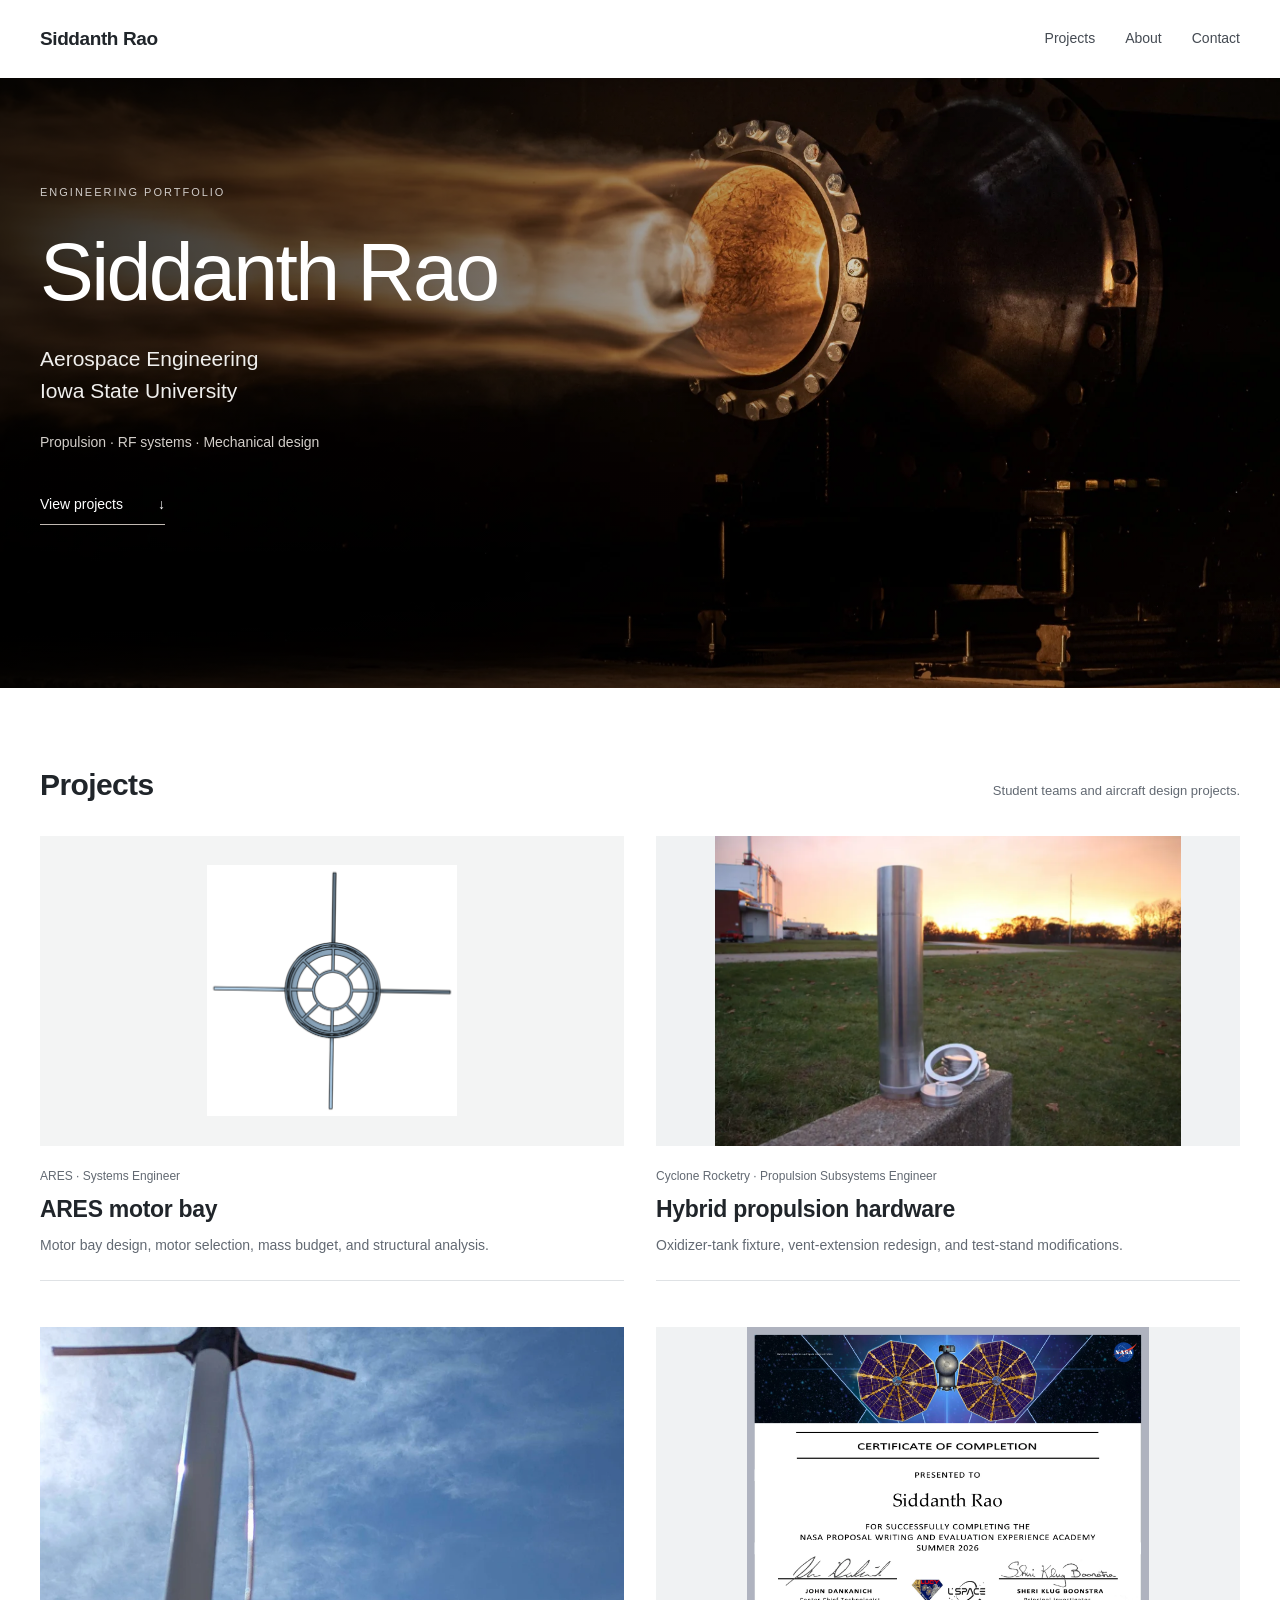
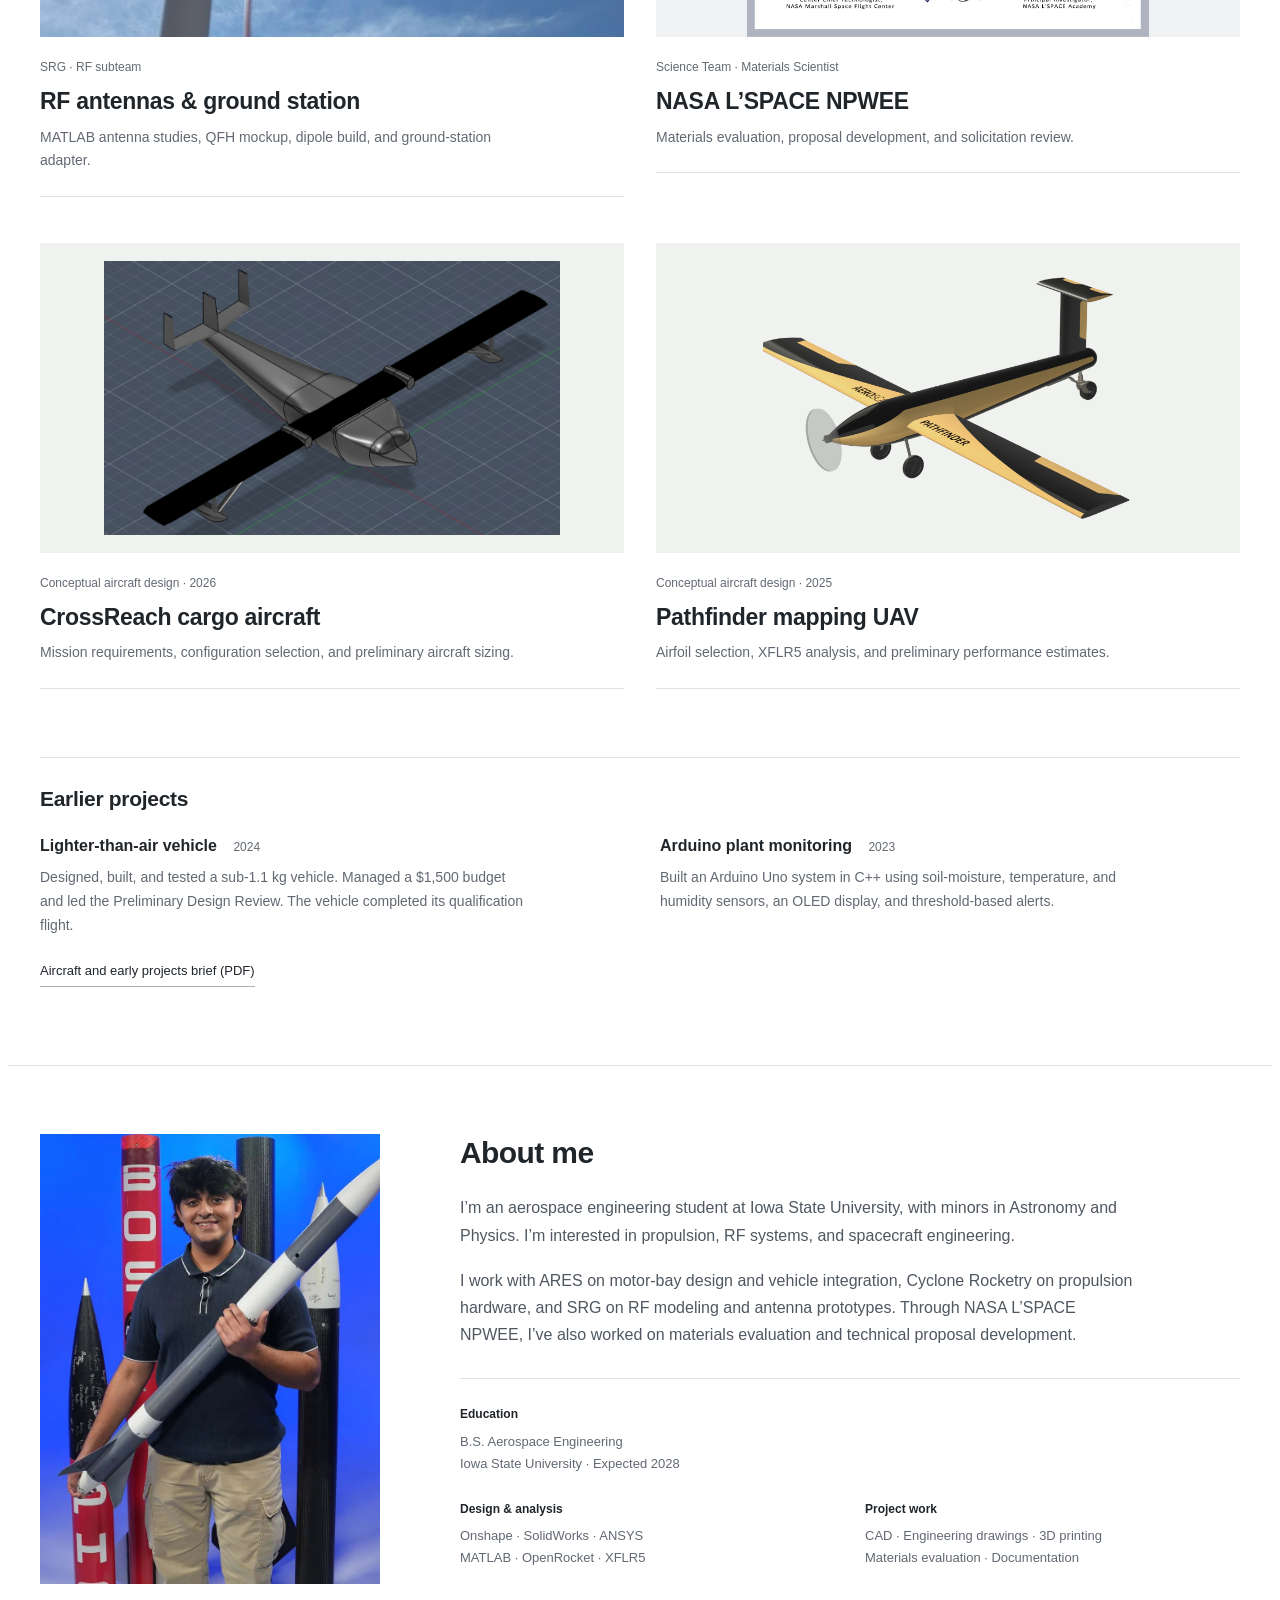
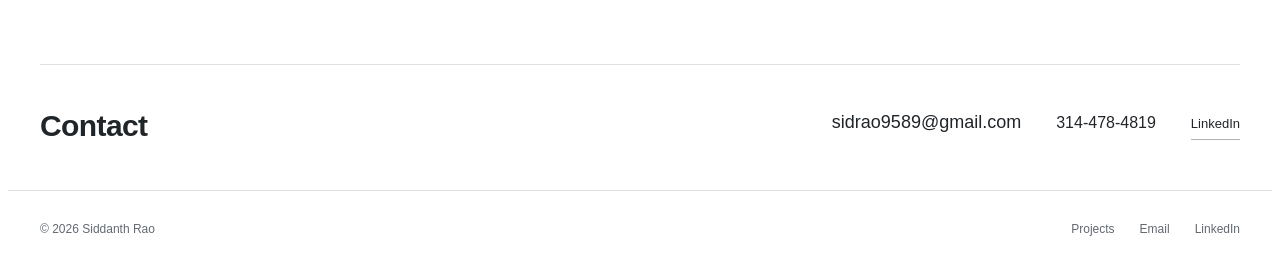
==== commit c164949e: "Add phone contact, expand ARES contributions, and publish L’SPACE completion certificate" ====
--- a/index.html
+++ b/index.html
@@ -1,4 +1,4 @@
 <!doctype html><html lang="en"><head><meta charset="utf-8"><meta name="viewport" content="width=device-width,initial-scale=1"><meta name="description" content="Siddanth Rao — aerospace engineering student at Iowa State University. Projects in propulsion, RF systems, mechanical design, and aircraft design."><meta name="theme-color" content="#ffffff"><title>Siddanth Rao | Engineering Portfolio</title><link rel="stylesheet" href="style.css"></head><body class="home-page"><a class="skip" href="#main">Skip to content</a><header class="site-header"><a class="brand" href="index.html">Siddanth Rao</a><nav aria-label="Main navigation"><a href="index.html#work">Projects</a><a href="index.html#about">About</a><a href="index.html#contact">Contact</a></nav></header><main id="main"><section id="top" class="hero"><img class="hero-background" src="assets/rocket-test-background.webp" alt="" width="2048" height="1365" fetchpriority="high"><div class="hero-shade"></div><div class="hero-content"><p class="hero-label">ENGINEERING PORTFOLIO</p><h1>Siddanth Rao</h1><p class="hero-study">Aerospace Engineering<br>Iowa State University</p><p class="hero-interests">Propulsion · RF systems · Mechanical design</p><a class="hero-link" href="#work">View projects <span aria-hidden="true">↓</span></a></div></section>
-<section id="work" class="projects-section"><div class="section-heading"><h2>Projects</h2><p>Student teams and aircraft design projects.</p></div><div class="project-grid"><article class="project-card" id="ares"><a class="card-link" href="ares.html"><div class="home-cad"><div class="cad-crop crop-aft"><img src="assets/ares-aft-view.png" alt="ARES motor bay viewed from the aft end" loading="lazy"></div></div><div class="card-copy"><p class="card-meta">ARES · Systems Engineer</p><h3>ARES motor bay</h3><p>Motor bay CAD, component interfaces, mass budget, and structural analysis.</p></div></a></article><article class="project-card" id="cyclone"><a class="card-link" href="cyclone.html"><div class="card-media"><img src="assets/cyclone-hardware.webp" alt="Cyclone Rocketry machined propulsion hardware" loading="lazy"></div><div class="card-copy"><p class="card-meta">Cyclone Rocketry · Propulsion Subsystems Engineer</p><h3>Hybrid propulsion hardware</h3><p>Oxidizer-tank fixture, vent-extension redesign, and test-stand modifications.</p></div></a></article><article class="project-card" id="srg"><a class="card-link" href="srg.html"><div class="card-media rf-thumb"><img src="assets/srg-dipole-field-test.webp" alt="Dipole antenna during the SRG outdoor testing day" loading="lazy"></div><div class="card-copy"><p class="card-meta">SRG · RF subteam</p><h3>RF antennas & ground station</h3><p>MATLAB antenna studies, QFH mockup, dipole build, and ground-station adapter.</p></div></a></article><article class="project-card" id="lspace"><a class="card-link" href="lspace.html"><div class="document-cover"><span class="cover-note">NASA L’SPACE / NPWEE</span><div><span class="document-line"></span><p>Materials evaluation<br>& proposal development</p></div><span class="cover-note">SCIENCE TEAM</span></div><div class="card-copy"><p class="card-meta">Science Team · Materials Scientist</p><h3>NASA L’SPACE NPWEE</h3><p>Materials evaluation, proposal development, and solicitation review.</p></div></a></article><article class="project-card" id="crossreach"><a class="card-link" href="crossreach.html"><div class="card-media render"><img src="assets/project-0.png" alt="CrossReach conceptual cargo aircraft CAD render" loading="lazy"></div><div class="card-copy"><p class="card-meta">Conceptual aircraft design · 2026</p><h3>CrossReach cargo aircraft</h3><p>Mission requirements, configuration selection, and preliminary aircraft sizing.</p></div></a></article><article class="project-card" id="pathfinder"><a class="card-link" href="pathfinder.html"><div class="card-media render"><img src="assets/project-1.png" alt="Pathfinder fixed-wing mapping UAV render" loading="lazy"></div><div class="card-copy"><p class="card-meta">Conceptual aircraft design · 2025</p><h3>Pathfinder mapping UAV</h3><p>Airfoil selection, XFLR5 analysis, and preliminary performance estimates.</p></div></a></article></div><div class="early-projects"><h3>Earlier projects</h3><div class="early-grid"><div><h4>Lighter-than-air vehicle <span>2024</span></h4><p>Designed, built, and tested a sub-1.1 kg vehicle. Managed a $1,500 budget and led the Preliminary Design Review. The vehicle completed its qualification flight.</p></div><div><h4>Arduino plant monitoring <span>2023</span></h4><p>Built an Arduino Uno system in C++ using soil-moisture, temperature, and humidity sensors, an OLED display, and threshold-based alerts.</p></div></div><a class="text-link" href="assets/aircraft-project-brief.pdf" target="_blank" rel="noopener">Aircraft and early projects brief (PDF)</a></div></section>
+<section id="work" class="projects-section"><div class="section-heading"><h2>Projects</h2><p>Student teams and aircraft design projects.</p></div><div class="project-grid"><article class="project-card" id="ares"><a class="card-link" href="ares.html"><div class="home-cad"><div class="cad-crop crop-aft"><img src="assets/ares-aft-view.png" alt="ARES motor bay viewed from the aft end" loading="lazy"></div></div><div class="card-copy"><p class="card-meta">ARES · Systems Engineer</p><h3>ARES motor bay</h3><p>Motor bay design, motor selection, mass budget, and structural analysis.</p></div></a></article><article class="project-card" id="cyclone"><a class="card-link" href="cyclone.html"><div class="card-media"><img src="assets/cyclone-hardware.webp" alt="Cyclone Rocketry machined propulsion hardware" loading="lazy"></div><div class="card-copy"><p class="card-meta">Cyclone Rocketry · Propulsion Subsystems Engineer</p><h3>Hybrid propulsion hardware</h3><p>Oxidizer-tank fixture, vent-extension redesign, and test-stand modifications.</p></div></a></article><article class="project-card" id="srg"><a class="card-link" href="srg.html"><div class="card-media rf-thumb"><img src="assets/srg-dipole-field-test.webp" alt="Dipole antenna during the SRG outdoor testing day" loading="lazy"></div><div class="card-copy"><p class="card-meta">SRG · RF subteam</p><h3>RF antennas & ground station</h3><p>MATLAB antenna studies, QFH mockup, dipole build, and ground-station adapter.</p></div></a></article><article class="project-card" id="lspace"><a class="card-link" href="lspace.html"><div class="card-media"><img src="assets/lspace-certificate.webp" alt="Siddanth Rao’s NASA L’SPACE NPWEE Summer 2026 certificate of completion" loading="lazy"></div><div class="card-copy"><p class="card-meta">Science Team · Materials Scientist</p><h3>NASA L’SPACE NPWEE</h3><p>Materials evaluation, proposal development, and solicitation review.</p></div></a></article><article class="project-card" id="crossreach"><a class="card-link" href="crossreach.html"><div class="card-media render"><img src="assets/project-0.png" alt="CrossReach conceptual cargo aircraft CAD render" loading="lazy"></div><div class="card-copy"><p class="card-meta">Conceptual aircraft design · 2026</p><h3>CrossReach cargo aircraft</h3><p>Mission requirements, configuration selection, and preliminary aircraft sizing.</p></div></a></article><article class="project-card" id="pathfinder"><a class="card-link" href="pathfinder.html"><div class="card-media render"><img src="assets/project-1.png" alt="Pathfinder fixed-wing mapping UAV render" loading="lazy"></div><div class="card-copy"><p class="card-meta">Conceptual aircraft design · 2025</p><h3>Pathfinder mapping UAV</h3><p>Airfoil selection, XFLR5 analysis, and preliminary performance estimates.</p></div></a></article></div><div class="early-projects"><h3>Earlier projects</h3><div class="early-grid"><div><h4>Lighter-than-air vehicle <span>2024</span></h4><p>Designed, built, and tested a sub-1.1 kg vehicle. Managed a $1,500 budget and led the Preliminary Design Review. The vehicle completed its qualification flight.</p></div><div><h4>Arduino plant monitoring <span>2023</span></h4><p>Built an Arduino Uno system in C++ using soil-moisture, temperature, and humidity sensors, an OLED display, and threshold-based alerts.</p></div></div><a class="text-link" href="assets/aircraft-project-brief.pdf" target="_blank" rel="noopener">Aircraft and early projects brief (PDF)</a></div></section>
 <section id="about" class="about-section"><div class="about-photo"><img src="assets/siddanth-ares.webp" alt="Siddanth Rao holding a rocket with the ARES team’s rockets behind him" loading="lazy" width="998" height="1100"></div><div class="about-copy"><h2>About me</h2><p>I’m an aerospace engineering student at Iowa State University, with minors in Astronomy and Physics. I’m interested in propulsion, RF systems, and spacecraft engineering.</p><p>I work with ARES on motor-bay design and vehicle integration, Cyclone Rocketry on propulsion hardware, and SRG on RF modeling and antenna prototypes. Through NASA L’SPACE NPWEE, I’ve also worked on materials evaluation and technical proposal development.</p><dl class="about-facts"><div><dt>Education</dt><dd>B.S. Aerospace Engineering<br>Iowa State University · Expected 2028</dd></div><div><dt>Design & analysis</dt><dd>Onshape · SolidWorks · ANSYS<br>MATLAB · OpenRocket · XFLR5</dd></div><div><dt>Project work</dt><dd>CAD · Engineering drawings · 3D printing<br>Materials evaluation · Documentation</dd></div></dl></div></section>
-<section id="contact" class="contact-section"><h2>Contact</h2><div><a class="contact-email" href="mailto:sidrao9589@gmail.com">sidrao9589@gmail.com</a><a class="text-link" href="https://www.linkedin.com/in/siddanth-rao-95852024b" target="_blank" rel="noopener">LinkedIn</a></div></section></main><footer><span>© 2026 Siddanth Rao</span><a href="index.html#work">Projects</a><a href="mailto:sidrao9589@gmail.com">Email</a><a href="https://www.linkedin.com/in/siddanth-rao-95852024b" target="_blank" rel="noopener">LinkedIn</a></footer></body></html>+<section id="contact" class="contact-section"><h2>Contact</h2><div><a class="contact-email" href="mailto:sidrao9589@gmail.com">sidrao9589@gmail.com</a><a class="contact-phone" href="tel:+13144784819">314-478-4819</a><a class="text-link" href="https://www.linkedin.com/in/siddanth-rao-95852024b" target="_blank" rel="noopener">LinkedIn</a></div></section></main><footer><span>© 2026 Siddanth Rao</span><a href="index.html#work">Projects</a><a href="mailto:sidrao9589@gmail.com">Email</a><a href="https://www.linkedin.com/in/siddanth-rao-95852024b" target="_blank" rel="noopener">LinkedIn</a></footer></body></html>
--- a/style.css
+++ b/style.css
@@ -8,3 +8,6 @@
 @media(max-width:700px){.site-header{padding:19px 22px;min-height:70px;gap:14px}.brand{font-size:17px}.site-header nav{gap:19px;font-size:13px}.hero{height:540px;min-height:0}.hero-content{padding:84px 24px 60px}.hero h1{font-size:57px;letter-spacing:-2px}.hero-background{object-position:64% center}.hero-shade{background:linear-gradient(90deg,rgba(0,0,0,.84),rgba(0,0,0,.38)),linear-gradient(0deg,rgba(0,0,0,.2),transparent)}.hero-study{font-size:19px}.hero-interests{font-size:12px}.hero-label{font-size:10px}.projects-section{padding:48px 24px}.section-heading{display:block;margin-bottom:25px}.section-heading h2{font-size:27px;margin-bottom:10px}.section-heading>p{font-size:13px}.project-grid{grid-template-columns:1fr;gap:33px}.card-media,.home-cad,.document-cover{height:auto;aspect-ratio:1.65}.card-media img{height:100%}.home-cad .crop-aft{width:min(75%,170px)}.document-cover{padding:24px}.document-cover p{font-size:23px;margin-top:9px}.document-cover .cover-note{font-size:9px}.card-copy{padding-top:17px}.card-copy h3{font-size:22px}.card-meta{font-size:11px}.early-projects{margin-top:45px}.early-grid{grid-template-columns:1fr;gap:10px}.about-section{padding:42px 24px 48px;grid-template-columns:1fr;gap:30px}.about-photo{max-width:370px}.about-photo img{height:auto;aspect-ratio:.9;object-fit:cover}.about-copy h2{font-size:27px}.about-copy>p{font-size:15px}.about-facts{grid-template-columns:1fr}.about-facts>div:first-child{grid-column:auto}.contact-section{margin:0 24px;padding:34px 0;display:block}.contact-section h2{font-size:27px;margin-bottom:18px}.contact-section>div{display:block}.contact-email{font-size:17px;display:block;margin-bottom:14px}footer{padding:24px;gap:18px;flex-wrap:wrap;font-size:11px}footer>span{width:100%;margin-bottom:5px}.case-intro{padding:25px 24px 30px}.back-link{margin-bottom:30px}.case-intro h1{font-size:38px;letter-spacing:-1px}.case-lead{font-size:16px}.case-meta{gap:20px}.case-meta dd{font-size:11px}.case-meta dt{font-size:9px}.case-narrative{grid-template-columns:1fr;gap:20px;padding:34px 24px}.case-narrative h2{font-size:26px}.case-narrative>div>p{font-size:14px}.vehicle-banner{margin:0 24px;padding:18px}.vehicle-banner .eyebrow{font-size:9px}.vehicle-banner .cad-crop{margin:20px 0}.vehicle-banner figcaption{font-size:11px}.cad-gallery{padding:10px 24px 25px}.cad-gallery-grid,.document-grid{grid-template-columns:1fr;gap:25px}.gallery-image{height:370px}.documents-section{padding:10px 24px 30px}.documents-section .section-heading h2{font-size:26px}.document-preview{height:280px}.team-section{padding:10px 24px 20px}.team-section h2{font-size:26px}.project-end{padding:25px 24px 45px}.project-overview-image{margin:0 24px 25px}.project-overview-image>img{height:260px;padding:12px}.project-overview-image.photo>img{height:280px}.project-text{padding:0 24px 20px}.project-text h2{font-size:23px}.project-text p{font-size:15px}.rf-intro{padding-top:8px}.rf-section{padding:22px 24px 35px}.rf-section-lead{font-size:14px}.rf-model-grid,.rf-build-grid,.rf-decisions,.rf-mockup{grid-template-columns:1fr}.rf-image-panel{height:310px;padding:12px}.rf-mockup{gap:22px}.rf-mockup .rf-image-panel{height:380px}.rf-photo-panel{height:auto;max-height:none;padding:0 10px}.rf-photo-panel img{height:auto;max-height:560px}.rf-figure figcaption b{font-size:11px}.rf-figure figcaption span{font-size:12px}.rf-decisions{gap:20px}.rf-mockup h3{font-size:23px}.rf-page .case-intro h1{font-size:38px}}
 @media(max-width:380px){.site-header nav{gap:13px;font-size:12px}.brand{font-size:16px}.hero h1{font-size:48px}.hero-interests{font-size:11px}.case-intro h1,.rf-page .case-intro h1{font-size:34px}.document-cover p{font-size:20px}}
 @media(prefers-reduced-motion:reduce){html{scroll-behavior:auto}}
+
+/* Contact details and program certificate. */
+.contact-section>div{flex-wrap:wrap;row-gap:12px}.contact-phone{font-size:16px;white-space:nowrap}.certificate-preview{margin:22px 0 0}.certificate-preview img{display:block;width:100%;height:auto}.certificate-preview figcaption{font-size:12px;color:var(--muted);margin-top:10px}@media(max-width:700px){.contact-phone{display:block;margin-bottom:14px}}
